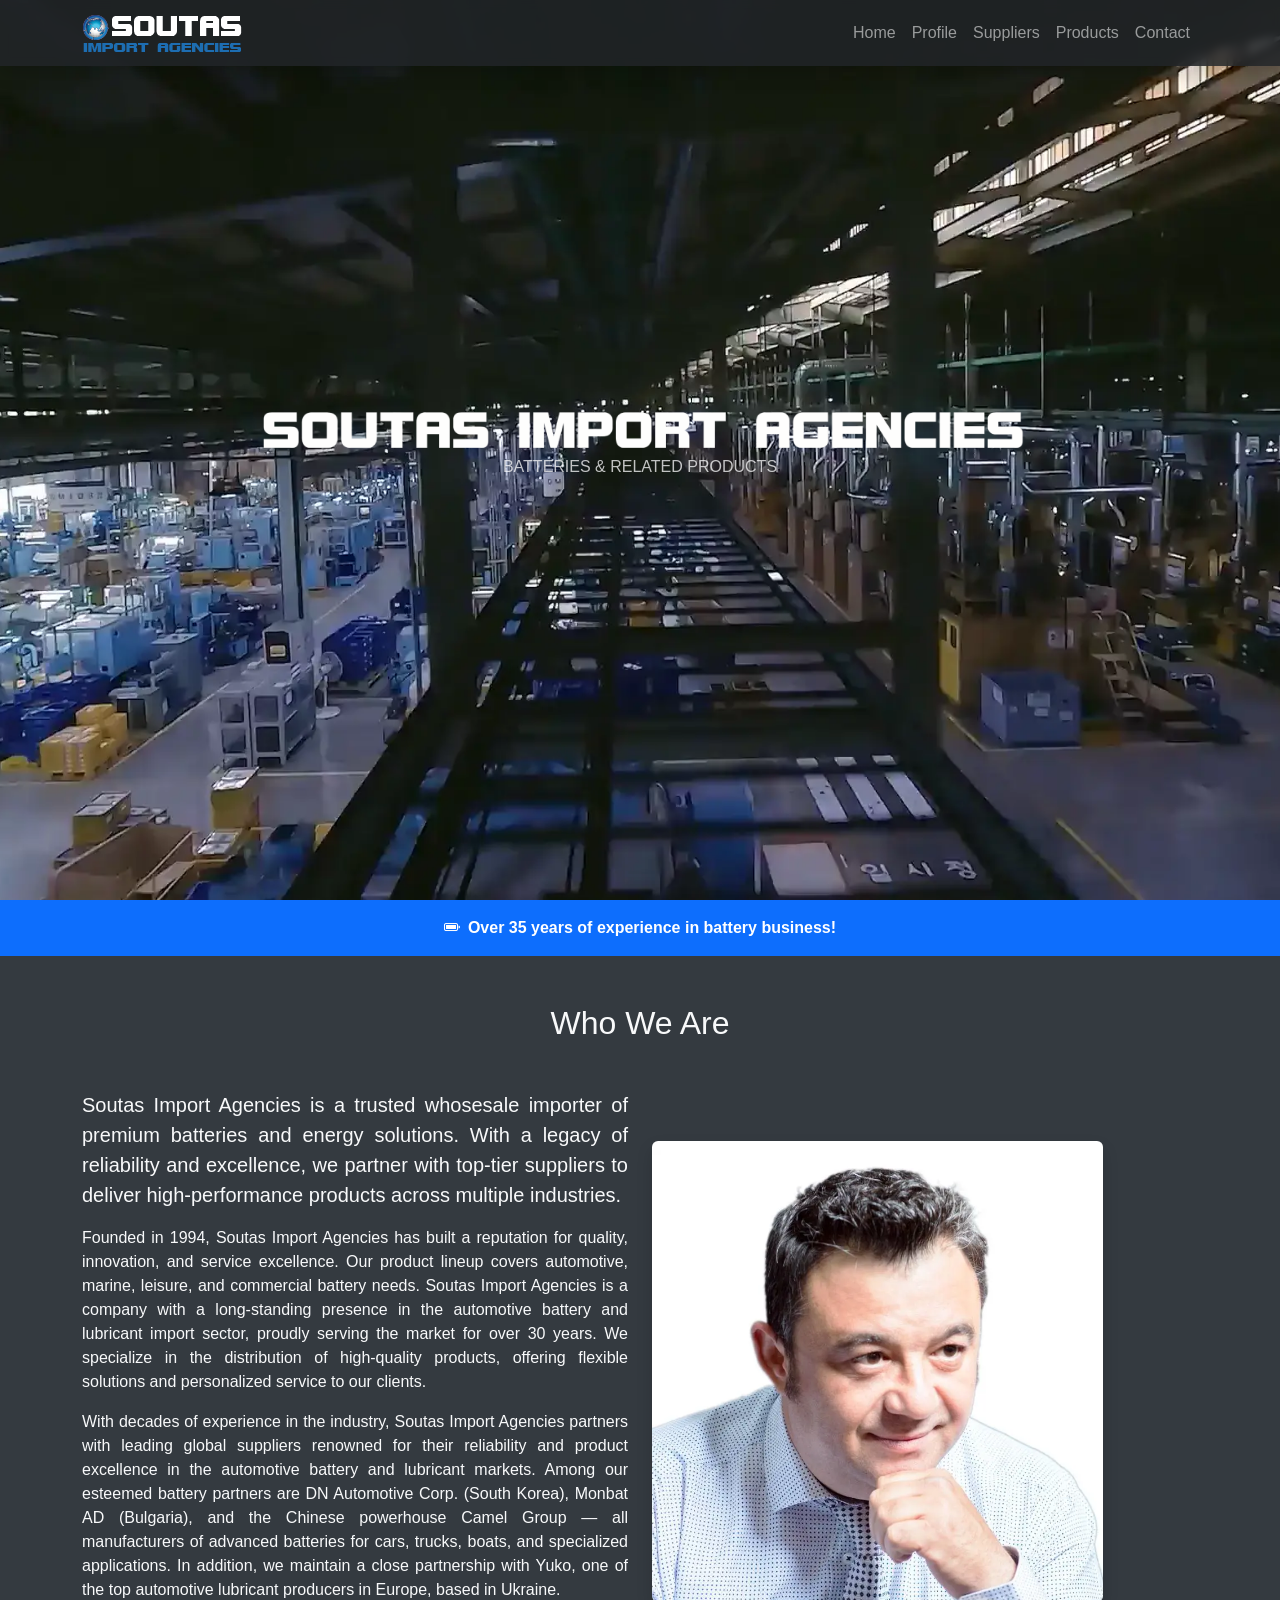
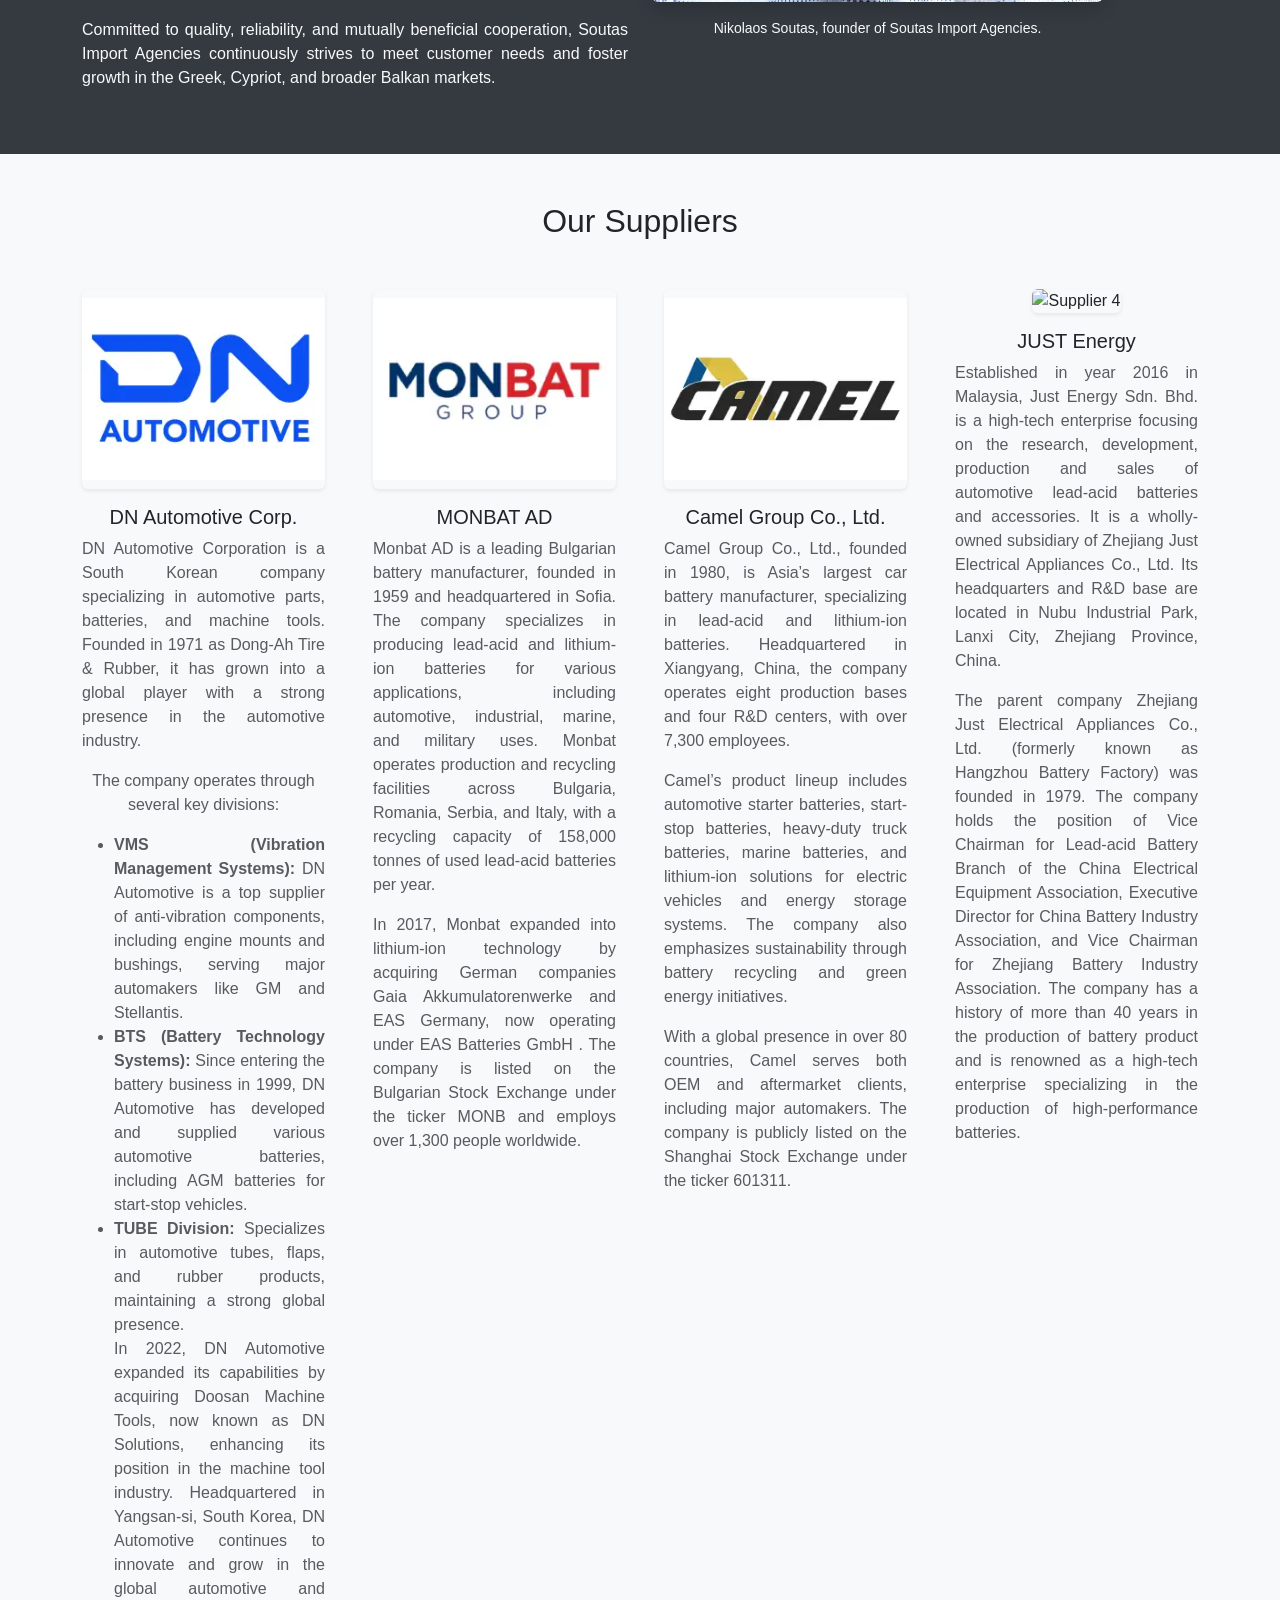
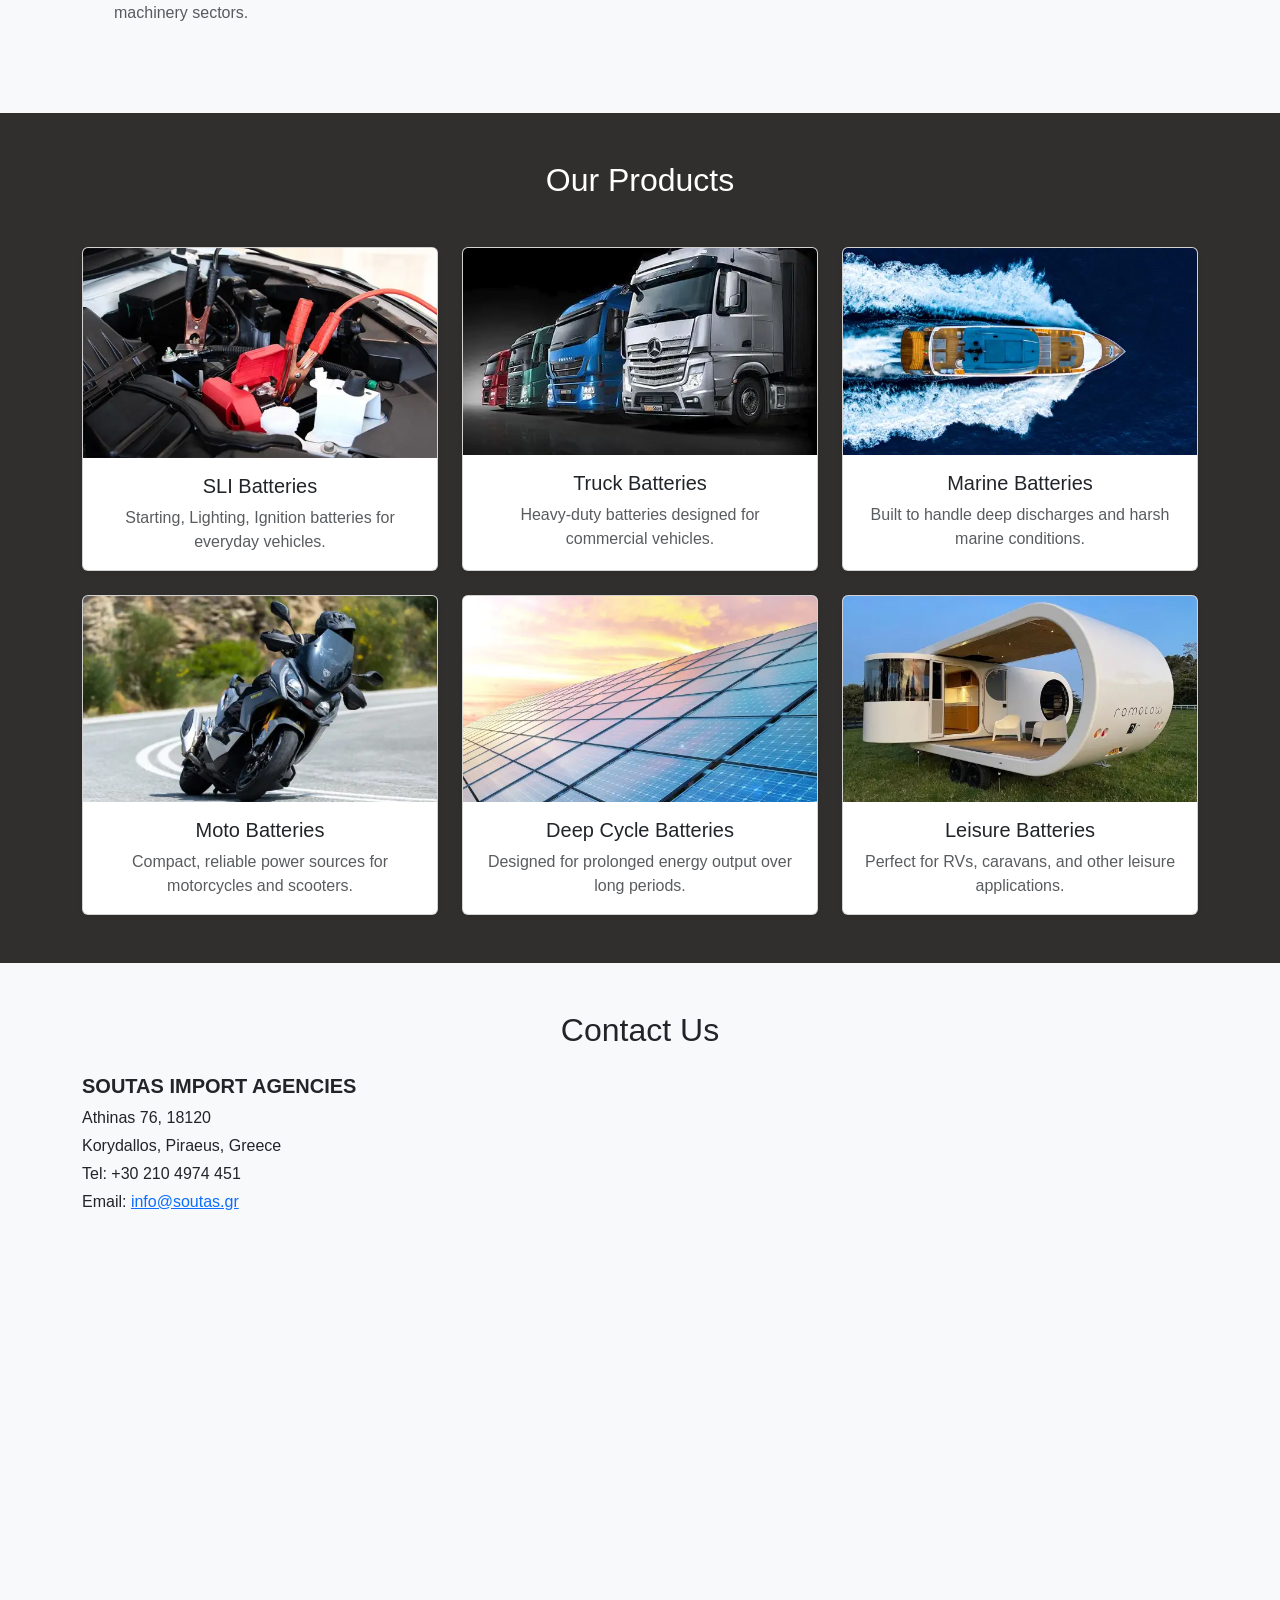
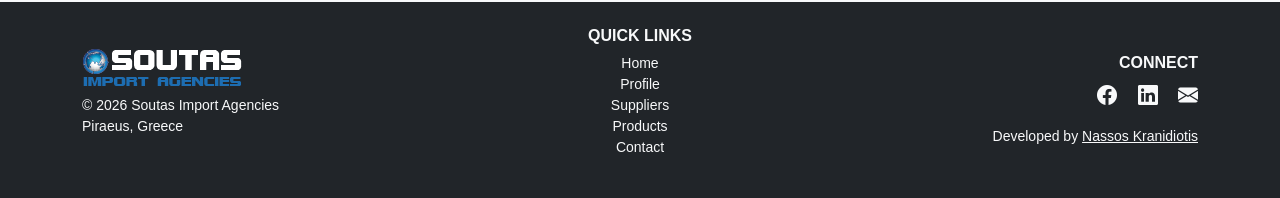
==== index.html @ 76783c4d "Just Energy added in suppliers" ====
<!DOCTYPE html>
<html lang="en">
<head>
  <meta charset="UTF-8" />
  <meta name="viewport" content="width=device-width, initial-scale=1.0" />
  <title>Soutas Import Agencies</title>
  <meta name="title" content="Soutas Import Agencies – Batteries & Lubricants Importer">
  <meta name="description" content="Soutas Import Agencies imports and distributes high-quality batteries and lubricants from leading global suppliers across Greece, Cyprus, and the Balkans.">

  <!-- Keywords (optional but not critical today) -->
  <meta name="keywords" content="batteries, lubricants, automotive, truck batteries, marine batteries, import, Greece, Cyprus, Balkans">

  <!-- Author -->
  <meta name="author" content="Soutas Import Agencies">

  <!-- Favicon -->
  <link rel="icon" href="assets/favicon.ico" type="image/x-icon">

  <!-- Bootstrap CSS -->
  <link
    href="https://cdn.jsdelivr.net/npm/bootstrap@5.3.3/dist/css/bootstrap.min.css"
    rel="stylesheet"
  />

  <!-- Custom CSS -->
  <link rel="stylesheet" href="style.css" />

  <!-- Font Awesome Icons -->
  <link rel="stylesheet" href="https://cdn.jsdelivr.net/npm/bootstrap-icons@1.10.5/font/bootstrap-icons.css">


  <!-- AOS (Animate On Scroll) CSS -->
  <link href="https://cdn.jsdelivr.net/npm/aos@2.3.4/dist/aos.css" rel="stylesheet">

</head>
<body>

  <!-- Video Background -->
  <video class="video-background" autoplay muted loop playsinline poster="assets/video-poster.webp" preload="auto">
    <source src="assets/vb1.mp4" type="video/mp4" />
    Your browser does not support HTML5 video.
  </video>

  <!-- Navbar -->
  <nav class="navbar navbar-expand-lg navbar-dark fixed-top shadow custom-navbar">
    <div class="container">
        <a class="navbar-brand d-flex align-items-center gap-2" href="#">
          <img src="assets/logo.png" alt="Soutas Logo" height="40">
        </a>      
        <button
        class="navbar-toggler"
        type="button"
        data-bs-toggle="collapse"
        data-bs-target="#navbarNav"
        aria-controls="navbarNav"
        aria-expanded="false"
        aria-label="Toggle navigation"
      >
        <span class="navbar-toggler-icon"></span>
      </button>

      <div class="collapse navbar-collapse justify-content-end" id="navbarNav">
        <ul class="navbar-nav">
          <li class="nav-item">
            <a class="nav-link" href="#home">Home</a>
          </li>
          <li class="nav-item">
            <a class="nav-link" href="#profile">Profile</a>
          </li>
          <li class="nav-item">
            <a class="nav-link" href="#suppliers">Suppliers</a>
          </li>
          <li class="nav-item">
            <a class="nav-link" href="#products">Products</a>
          </li>
          <li class="nav-item">
            <a class="nav-link" href="#contact">Contact</a>
          </li>
        </ul>
      </div>
    </div>
  </nav>


  <!-- SPA Sections -->
  <section id="home" class="min-vh-100 py-5 d-flex align-items-center justify-content-center text-white">
    <div class="text-center">
      <img src="assets/companyname.png" alt="Soutas Logo" class="img-fluid" style="max-height: 50px;">
      <p class="lead" style="color: #f8f9fac2; font-size: 16px;">BATTERIES & RELATED PRODUCTS</p>
    </div>
  </section>


  <div class="bg-primary text-white text-center py-3" data-aos="fade-up">
    <p class="mb-0 fw-semibold">
      <i class="bi bi-battery-full me-2"></i>Over 35 years of experience in battery business!
    </p>
  </div>


  <section id="profile" class="py-5" data-aos="fade-up">
    <div class="container">
      <h2 class="mb-5 text-center">Who We Are</h2>
      <div class="row align-items-center">
        
        <!-- Text Column -->
        <div class="col-md-6 text-justify">
          <p class="lead">
            Soutas Import Agencies is a trusted whosesale importer of premium batteries and energy solutions.
            With a legacy of reliability and excellence, we partner with top-tier suppliers to deliver high-performance products across multiple industries.
          </p>
          <p>
            Founded in 1994, Soutas Import Agencies has built a reputation for quality, innovation, and service excellence.
            Our product lineup covers automotive, marine, leisure, and commercial battery needs.

            Soutas Import Agencies is a company with a long-standing presence in the automotive battery and lubricant import sector, proudly serving the market for over 30 years. We specialize in the distribution of high-quality products, offering flexible solutions and personalized service to our clients.
           </p>
          <p>
            With decades of experience in the industry, Soutas Import Agencies partners with leading global suppliers renowned for their reliability and product excellence in the automotive battery and lubricant markets. Among our esteemed battery partners are DN Automotive Corp. (South Korea), Monbat AD (Bulgaria), and the Chinese powerhouse Camel Group — all manufacturers of advanced batteries for cars, trucks, boats, and specialized applications. In addition, we maintain a close partnership with Yuko, one of the top automotive lubricant producers in Europe, based in Ukraine.
          </p>
          <p>
            Committed to quality, reliability, and mutually beneficial cooperation, Soutas Import Agencies continuously strives to meet customer needs and foster growth in the Greek, Cypriot, and broader Balkan markets.            
          </p>
        </div>

        <!-- Image Column -->
        <div class="col-md-5 text-center">
          <img src="assets/founder.webp" alt="Company Building or Team" class="img-fluid rounded shadow">
          <p class="small mt-3">Nikolaos Soutas, founder of Soutas Import Agencies.</p>
        </div>

      </div>
    </div>
  </section>


  <section id="suppliers" class="py-5 bg-light">
    <div class="container">
      <h2 class="mb-5 text-center">Our Suppliers</h2>
      <div class="row gx-5 text-center justify-content-center">
        
        <!-- Supplier 1 -->
        <div class="col-md-3 mb-4" data-aos="zoom-in" data-aos-delay="100">
          <img src="assets/dn.webp" alt="Supplier 1" class="img-fluid rounded shadow-sm mb-3" style="height: 200px; object-fit: contain;">
          <h5>DN Automotive Corp.</h5>
          <p class="text-muted text-justify">DN Automotive Corporation is a South Korean company specializing in automotive parts, batteries, and machine tools. Founded in 1971 as Dong-Ah Tire & Rubber, it has grown into a global player with a strong presence in the automotive industry.</p>
          <p class="text-muted">The company operates through several key divisions:</p>
          <ul class="text-muted text-justify">
            <li><strong>VMS (Vibration Management Systems):</strong> DN Automotive is a top supplier of anti-vibration components, including engine mounts and bushings, serving major automakers like GM and Stellantis.</li>
            <li><strong>BTS (Battery Technology Systems):</strong> Since entering the battery business in 1999, DN Automotive has developed and supplied various automotive batteries, including AGM batteries for start-stop vehicles.</li>
            <li><strong>TUBE Division:</strong> Specializes in automotive tubes, flaps, and rubber products, maintaining a strong global presence.</li>
            <p class="text-muted text-justify">In 2022, DN Automotive expanded its capabilities by acquiring Doosan Machine Tools, now known as DN Solutions, enhancing its position in the machine tool industry. Headquartered in Yangsan-si, South Korea, DN Automotive continues to innovate and grow in the global automotive and machinery sectors.</p>

          </ul>
        </div>

        <!-- Supplier 2 -->
        <div class="col-md-3 mb-4" data-aos="zoom-in" data-aos-delay="100">
          <img src="assets/monbat.webp" alt="Supplier 2" class="img-fluid rounded shadow-sm mb-3" style="height: 200px; object-fit: contain;">
          <h5>MONBAT AD</h5>
          <p class="text-muted text-justify">Monbat AD is a leading Bulgarian battery manufacturer, founded in 1959 and headquartered in Sofia. The company specializes in producing lead-acid and lithium-ion batteries for various applications, including automotive, industrial, marine, and military uses. Monbat operates production and recycling facilities across Bulgaria, Romania, Serbia, and Italy, with a recycling capacity of 158,000 tonnes of used lead-acid batteries per year.</p>
          <p class="text-muted text-justify">In 2017, Monbat expanded into lithium-ion technology by acquiring German companies Gaia Akkumulatorenwerke and EAS Germany, now operating under EAS Batteries GmbH . The company is listed on the Bulgarian Stock Exchange under the ticker MONB and employs over 1,300 people worldwide.</p>
        </div>

        <!-- Supplier 3 -->
        <div class="col-md-3 mb-4" data-aos="zoom-in" data-aos-delay="100">
          <img src="assets/camel.webp" alt="Supplier 3" class="img-fluid rounded shadow-sm mb-3" style="height: 200px; object-fit: contain;">
          <h5>Camel Group Co., Ltd.</h5>
          <p class="text-muted text-justify">Camel Group Co., Ltd., founded in 1980, is Asia’s largest car battery manufacturer, specializing in lead-acid and lithium-ion batteries. Headquartered in Xiangyang, China, the company operates eight production bases and four R&D centers, with over 7,300 employees.</p>
          <p class="text-muted text-justify">Camel’s product lineup includes automotive starter batteries, start-stop batteries, heavy-duty truck batteries, marine batteries, and lithium-ion solutions for electric vehicles and energy storage systems. The company also emphasizes sustainability through battery recycling and green energy initiatives.</p>
          <p class="text-muted text-justify">With a global presence in over 80 countries, Camel serves both OEM and aftermarket clients, including major automakers. The company is publicly listed on the Shanghai Stock Exchange under the ticker 601311.</p>
        </div>

        <!-- Supplier 4 -->
        <div class="col-md-3 mb-4" data-aos="zoom-in" data-aos-delay="100">
          <img src="https://img.website.xin/contents/sitefiles3608/18042911/images/9744048.png" alt="Supplier 4" class="img-fluid rounded shadow-sm mb-3" style="height: 200px; object-fit: contain;">
          <h5>JUST Energy</h5>
          <p class="text-muted text-justify">Established in year 2016 in Malaysia, Just Energy Sdn. Bhd. is a high-tech enterprise focusing on the research, development, production and sales of automotive lead-acid batteries and accessories. It is a wholly-owned subsidiary of Zhejiang Just Electrical Appliances Co., Ltd. Its headquarters and R&D base are located in Nubu Industrial Park, Lanxi City, Zhejiang Province, China.</p>
          <p class="text-muted text-justify">The parent company Zhejiang Just Electrical Appliances Co., Ltd. (formerly known as Hangzhou Battery Factory) was founded in 1979. The company holds the position of Vice Chairman for Lead-acid Battery Branch of the China Electrical Equipment Association, Executive Director for China Battery Industry Association, and Vice Chairman for Zhejiang Battery Industry Association. The company has a history of more than 40 years in the production of battery product and is renowned as a high-tech enterprise specializing in the production of high-performance batteries.</p>
        </div>

      </div>
    </div>
  </section>


  <section id="products" class="py-5">
    <div class="container">
      <h2 class="mb-5 text-center text-white">Our Products</h2>
      <div class="row g-4">

        <!-- SLI Batteries -->
        <div class="col-sm-6 col-lg-4">
          <div class="card h-100 shadow-sm" data-aos="fade-up" data-aos-delay="100">
            <img src="assets/sli.webp" class="card-img-top" alt="SLI Batteries">
            <div class="card-body text-center">
              <h5 class="card-title">SLI Batteries</h5>
              <p class="card-text text-muted">Starting, Lighting, Ignition batteries for everyday vehicles.</p>
            </div>
          </div>
        </div>

        <!-- Truck Batteries -->
        <div class="col-sm-6 col-lg-4">
          <div class="card h-100 shadow-sm" data-aos="fade-up" data-aos-delay="100">
            <img src="assets/truck.webp" class="card-img-top" alt="Truck Batteries">
            <div class="card-body text-center">
              <h5 class="card-title">Truck Batteries</h5>
              <p class="card-text text-muted">Heavy-duty batteries designed for commercial vehicles.</p>
            </div>
          </div>
        </div>

        <!-- Marine Batteries -->
        <div class="col-sm-6 col-lg-4">
          <div class="card h-100 shadow-sm" data-aos="fade-up" data-aos-delay="100">
            <img src="assets/marine.webp" class="card-img-top" alt="Marine Batteries">
            <div class="card-body text-center">
              <h5 class="card-title">Marine Batteries</h5>
              <p class="card-text text-muted">Built to handle deep discharges and harsh marine conditions.</p>
            </div>
          </div>
        </div>

        <!-- Moto Batteries -->
        <div class="col-sm-6 col-lg-4">
          <div class="card h-100 shadow-sm" data-aos="fade-up" data-aos-delay="100">
            <img src="assets/moto.webp" class="card-img-top" alt="Moto Batteries">
            <div class="card-body text-center">
              <h5 class="card-title">Moto Batteries</h5>
              <p class="card-text text-muted">Compact, reliable power sources for motorcycles and scooters.</p>
            </div>
          </div>
        </div>

        <!-- Deep Cycle Batteries -->
        <div class="col-sm-6 col-lg-4">
          <div class="card h-100 shadow-sm" data-aos="fade-up" data-aos-delay="100">
            <img src="assets/deep-cycle.webp" class="card-img-top" alt="Deep Cycle Batteries">
            <div class="card-body text-center">
              <h5 class="card-title">Deep Cycle Batteries</h5>
              <p class="card-text text-muted">Designed for prolonged energy output over long periods.</p>
            </div>
          </div>
        </div>

        <!-- Leisure Batteries -->
        <div class="col-sm-6 col-lg-4">
          <div class="card h-100 shadow-sm" data-aos="fade-up" data-aos-delay="100">
            <img src="assets/leisure.webp" class="card-img-top" alt="Leisure Batteries">
            <div class="card-body text-center">
              <h5 class="card-title">Leisure Batteries</h5>
              <p class="card-text text-muted">Perfect for RVs, caravans, and other leisure applications.</p>
            </div>
          </div>
        </div>

      </div>
    </div>
  </section>


  <section id="contact" class="py-5 bg-light">
    <div class="container">
      <h2 class="mb-4 text-center">Contact Us</h2>
      <div class="row justify-content-center">
        
        <!-- Contact Info -->
        <div class="col-md-5 mb-4">
          <h5 class="fw-bold">SOUTAS IMPORT AGENCIES</h5>
          <p class="mb-1">Athinas 76, 18120</p>
          <p class="mb-1">Korydallos, Piraeus, Greece</p>
          <p class="mb-1">Tel: +30 210 4974 451</p>
          <p>Email: <a href="mailto:info@soutas.gr">info@soutas.gr</a></p>
        </div>

        <!-- Embedded Google Map -->
        <div class="col-md-7">
          <div class="ratio ratio-4x3">
            <iframe src="https://www.google.com/maps/embed?pb=!1m18!1m12!1m3!1d3145.0224067247746!2d23.64868987648002!3d37.976606400507094!2m3!1f0!2f0!3f0!3m2!1i1024!2i768!4f13.1!3m3!1m2!1s0x14a1bb716eb73775%3A0xb2956a443594f9bd!2sAthinas%2076%2C%20Koridallos%20181%2020!5e0!3m2!1sen!2sgr!4v1747737452513!5m2!1sen!2sgr" width="600" height="450" style="border:0;" allowfullscreen="" loading="lazy" referrerpolicy="no-referrer-when-downgrade">
            </iframe>          
          </div>
        </div>

      </div>
    </div>
  </section>


  <footer class="bg-dark text-light py-4">
    <div class="container text-center text-md-start">
      <div class="row align-items-center">

        <!-- Logo -->
        <div class="col-md-4 mb-3 mb-md-0 text-center text-md-start">
          <img src="assets/logo.png" alt="Soutas Logo" height="40" class="mb-2">
          <p class="small mb-0">&copy; 2026 Soutas Import Agencies</p>
          <p class="small">Piraeus, Greece</p>
        </div>

        <!-- Quick Links -->
        <div class="col-md-4 mb-3 mb-md-0 text-center">
          <h6 class="text-uppercase fw-bold">Quick Links</h6>
          <ul class="list-unstyled small">
            <li><a href="#home" class="text-light text-decoration-none">Home</a></li>
            <li><a href="#profile" class="text-light text-decoration-none">Profile</a></li>
            <li><a href="#suppliers" class="text-light text-decoration-none">Suppliers</a></li>
            <li><a href="#products" class="text-light text-decoration-none">Products</a></li>
            <li><a href="#contact" class="text-light text-decoration-none">Contact</a></li>
          </ul>
        </div>

        <!-- Social Media -->
        <div class="col-md-4 text-center text-md-end">
          <h6 class="text-uppercase fw-bold">Connect</h6>
          <a href="https://facebook.com" class="text-light me-3 fs-5" aria-label="Facebook"><i class="bi bi-facebook"></i></a>
          <a href="https://linkedin.com" class="text-light me-3 fs-5" aria-label="Linkedin"><i class="bi bi-linkedin"></i></a>
          <a href="mailto:info@soutas.gr" class="text-light fs-5"><i class="bi bi-envelope-fill"></i></a>
          <p class="small mt-3 mb-0">
                    Developed by <a href="https://nassoskranidiotis.com" class="text-light text-decoration-underline" target="_blank">Nassos Kranidiotis</a>
          </p>          
        </div>

      </div>
    </div>
  </footer>

  <button id="backToTop" class="btn btn-dark position-fixed" style="bottom: 20px; right: 20px; display: none; z-index: 999;">
  <i class="bi bi-arrow-up"></i>
  </button>


  <!-- Bootstrap JS (for navbar toggle) -->
  <script
    src="https://cdn.jsdelivr.net/npm/bootstrap@5.3.3/dist/js/bootstrap.bundle.min.js"
  ></script>

  <!-- AOS JS -->
  <script src="https://cdn.jsdelivr.net/npm/aos@2.3.4/dist/aos.js"></script>
  <script>
    AOS.init({
      duration: 800,
      once: true
    });
  </script>

  <!-- Custom JS -->
  <script src="script.js"></script>

</body>
</html>
---- style.css ----
html, body {
  height: 100%;
  font-family: sans-serif;
}

html {
  scroll-behavior: smooth;
}

.video-background {
  position: fixed;
  top: 0; left: 0;
  width: 100%; height: 100%;
  object-fit: cover;
  z-index: -1;
}

section {
  scroll-margin-top: 66px;
}

.text-justify {
  text-align: justify;
}

h1 {
  font-size: 3em;
}

.custom-navbar {
  background-color: rgba(33, 37, 41, 0.85); /* dark gray with 85% opacity */
  backdrop-filter: blur(5px); /* optional: adds a blur for glassy effect */
}

#profile {
  background-color: #343a40; /* Bootstrap dark gray */
  color: #f8f9fa; /* Light text */
}

#products {
  background: url('assets/products-bg.jpg') no-repeat center center;
  background-size: cover;
  background-attachment: fixed;
  padding: 5rem 0; /* optional: top & bottom padding */
  position: relative;
  z-index: 1;
}

#products::before {
  content: "";
  position: absolute;
  top: 0; left: 0;
  width: 100%;
  height: 100%;
  background: rgba(27, 24, 24, 0.9); /* dark overlay */
  z-index: 0;
}

#products > * {
  position: relative;
  z-index: 1;
}
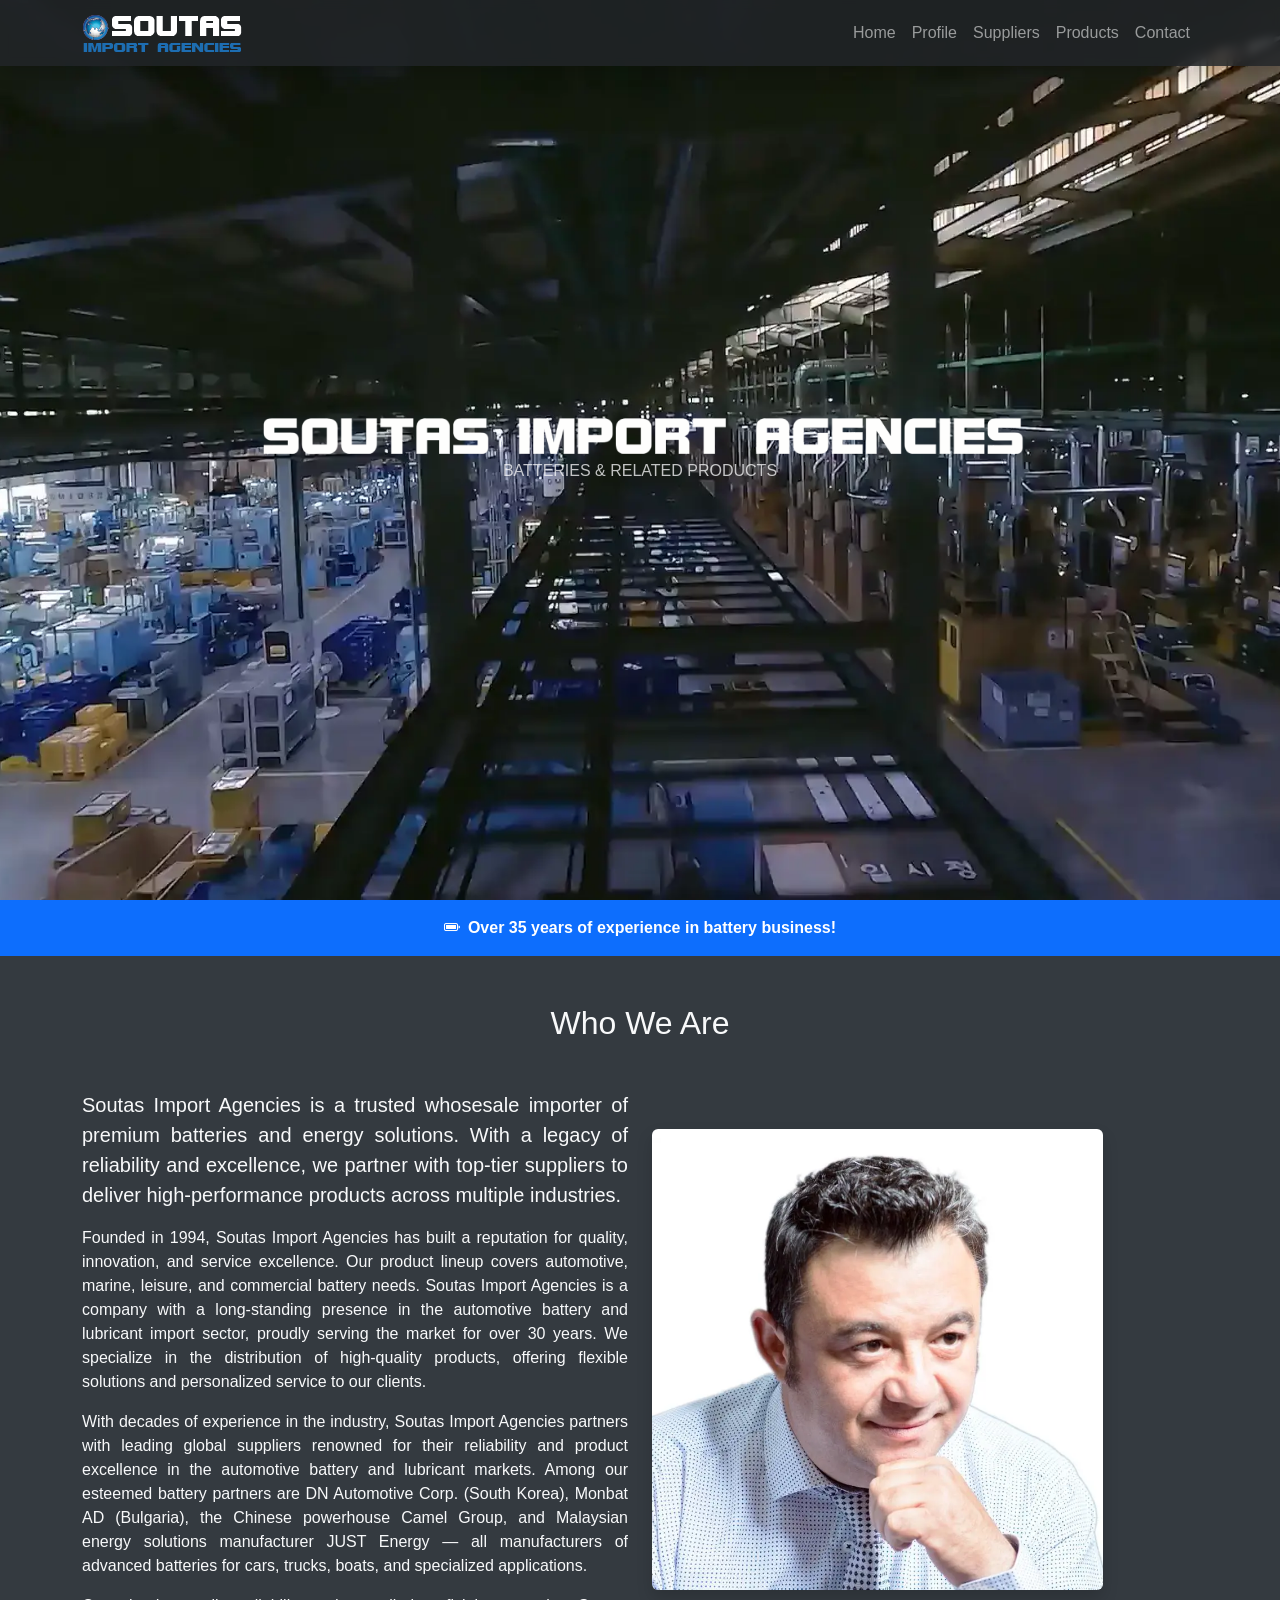
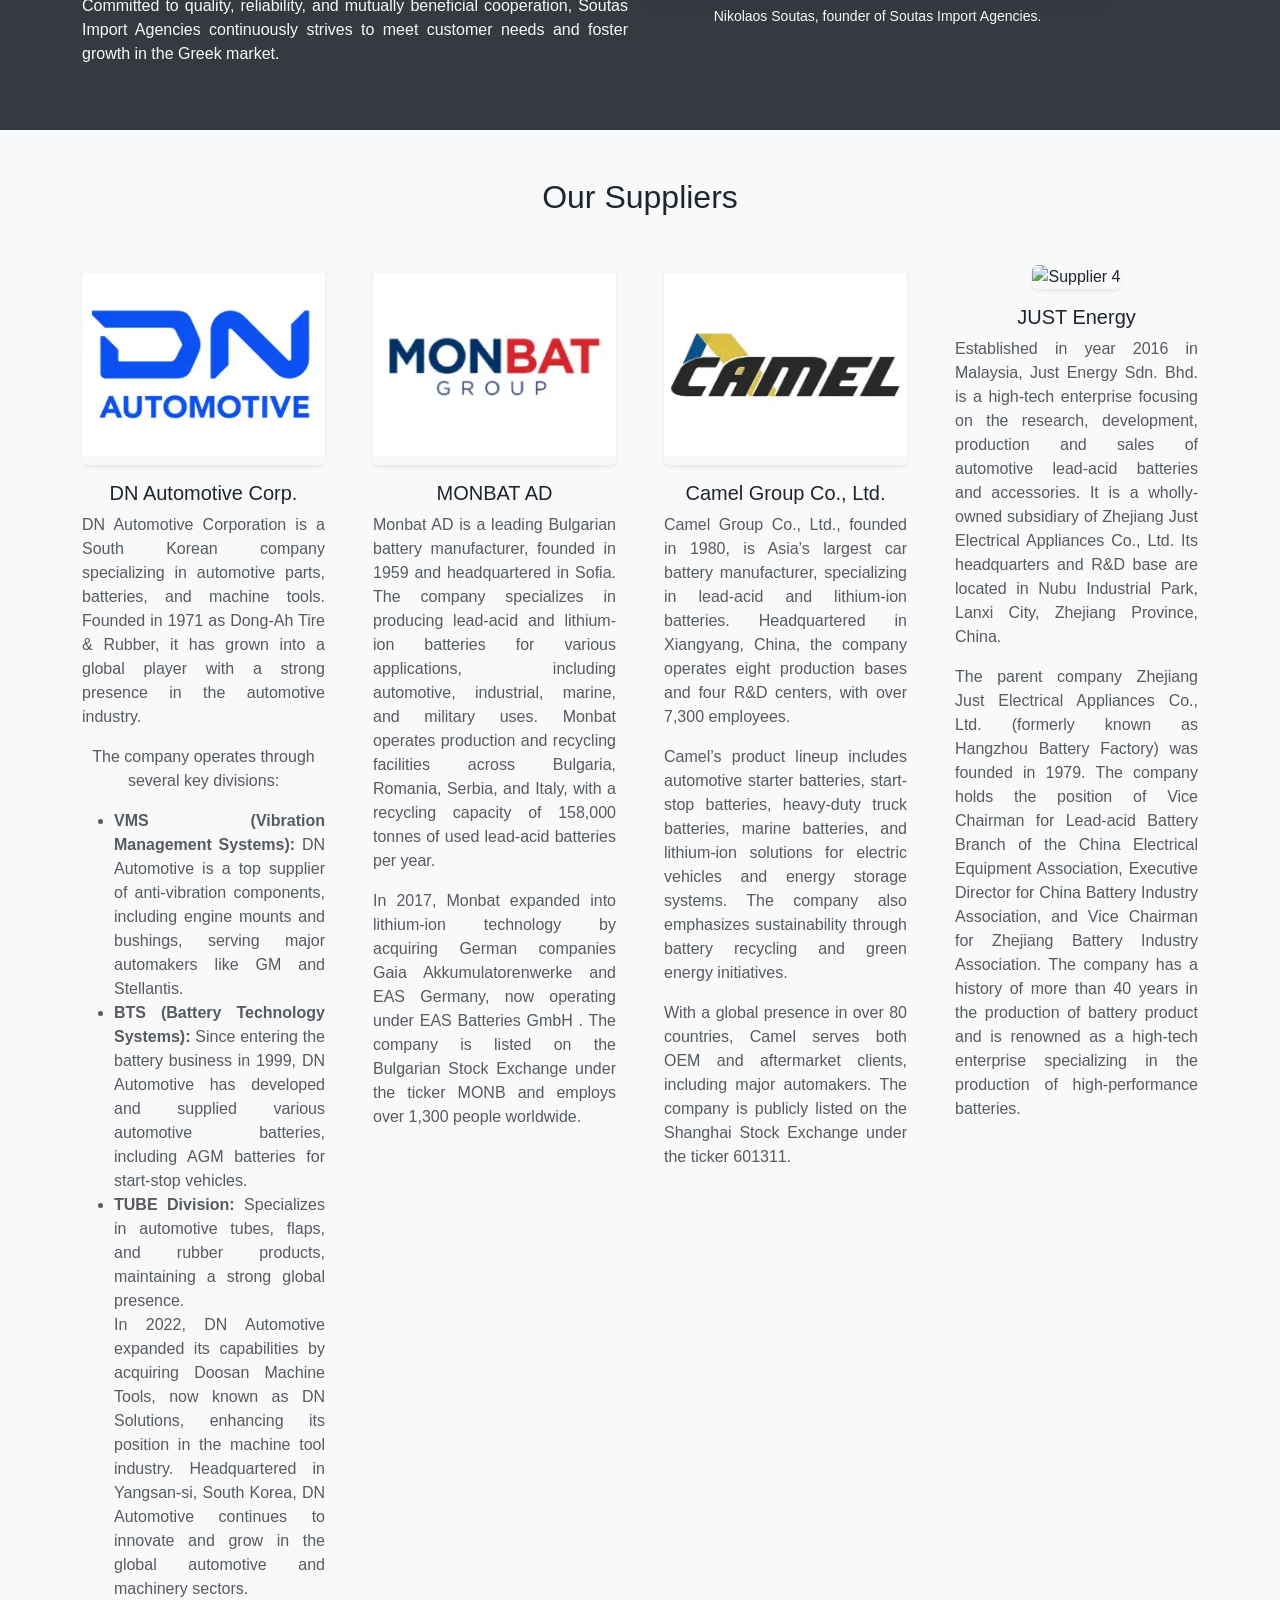
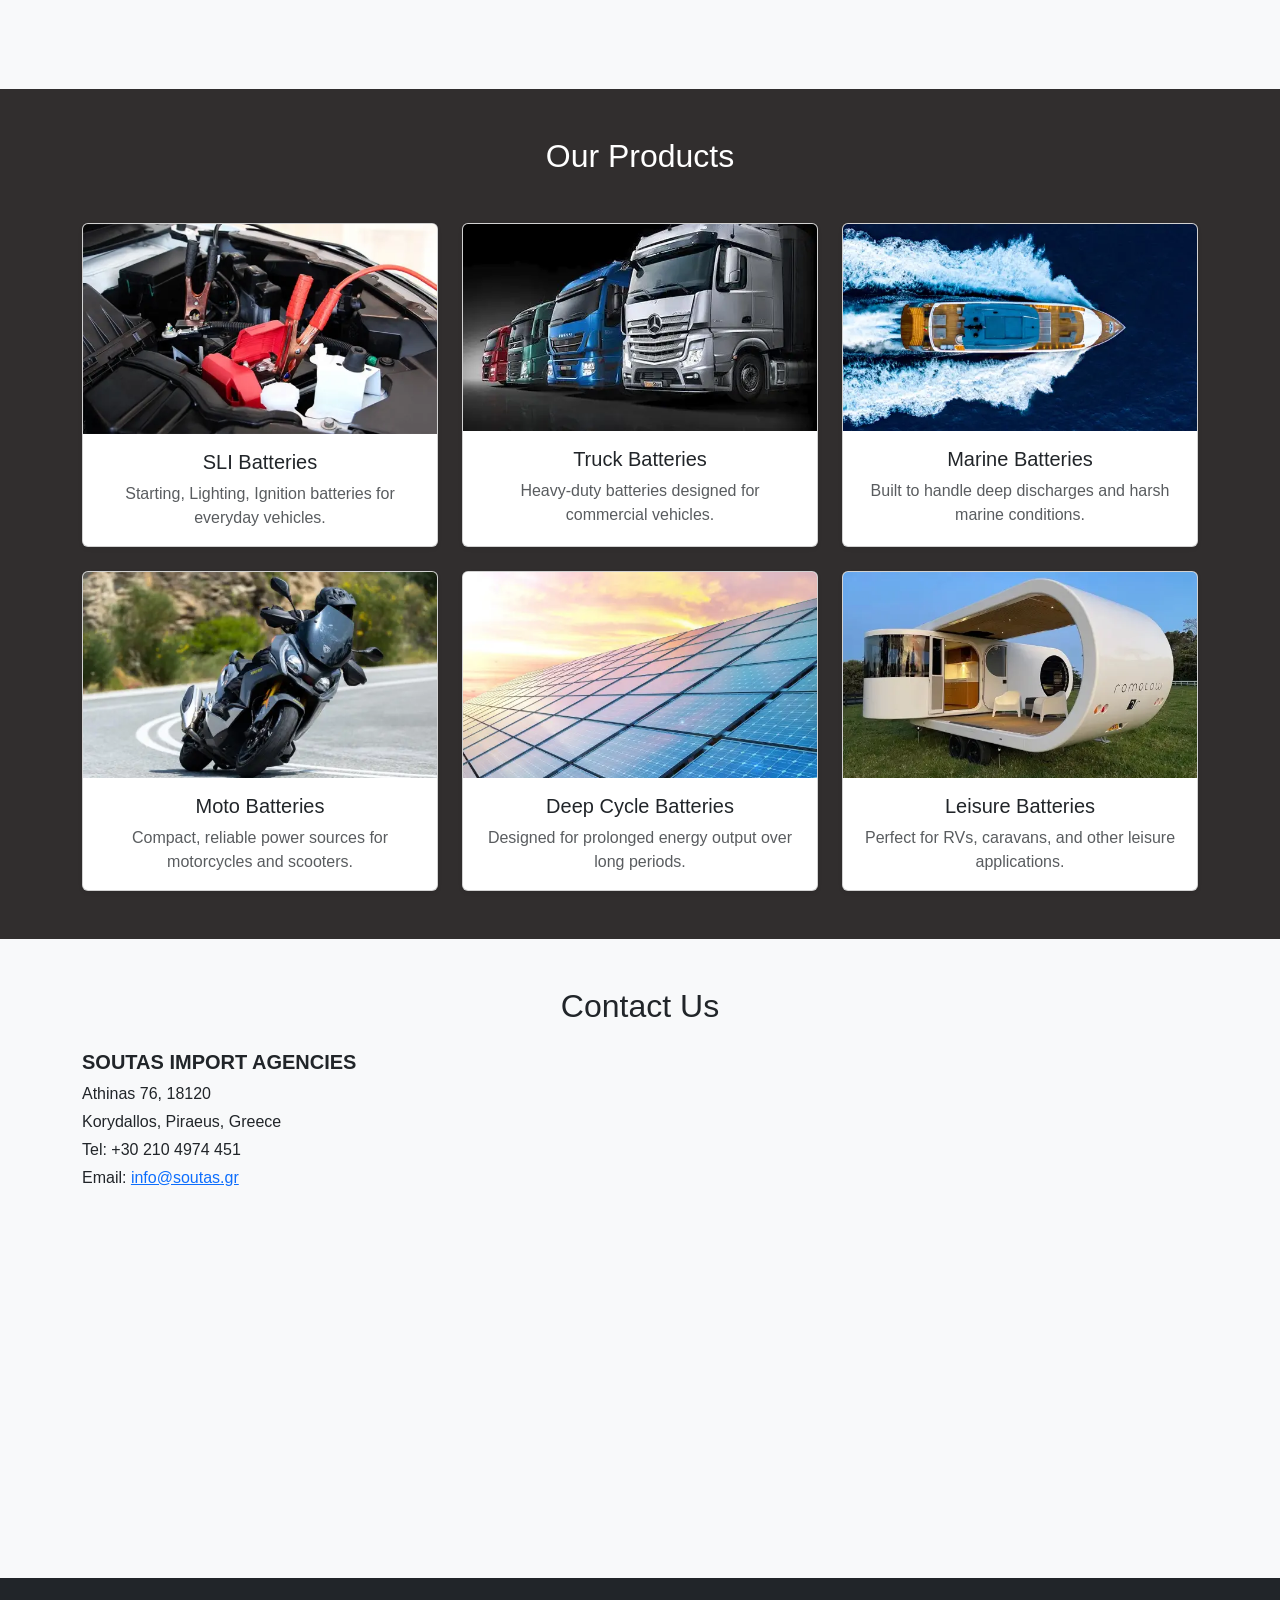
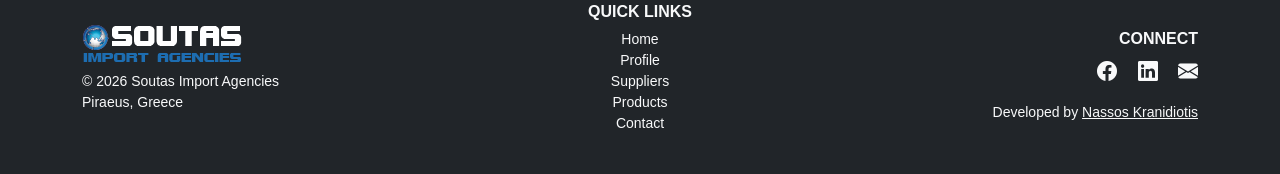
==== commit 76372a3b: "Enhancements applied" ====
--- a/index.html
+++ b/index.html
@@ -86,7 +86,7 @@
   <section id="home" class="min-vh-100 py-5 d-flex align-items-center justify-content-center text-white">
     <div class="text-center">
       <img src="assets/companyname.png" alt="Soutas Logo" class="img-fluid" style="max-height: 50px;">
-      <p class="lead" style="color: #f8f9fac2; font-size: 16px;">BATTERIES & RELATED PRODUCTS</p>
+      <h1 class="lead" style="color: #f8f9fac2; font-size: 16px;">BATTERIES & RELATED PRODUCTS</h1>
     </div>
   </section>
 
@@ -116,16 +116,16 @@
             Soutas Import Agencies is a company with a long-standing presence in the automotive battery and lubricant import sector, proudly serving the market for over 30 years. We specialize in the distribution of high-quality products, offering flexible solutions and personalized service to our clients.
            </p>
           <p>
-            With decades of experience in the industry, Soutas Import Agencies partners with leading global suppliers renowned for their reliability and product excellence in the automotive battery and lubricant markets. Among our esteemed battery partners are DN Automotive Corp. (South Korea), Monbat AD (Bulgaria), and the Chinese powerhouse Camel Group — all manufacturers of advanced batteries for cars, trucks, boats, and specialized applications. In addition, we maintain a close partnership with Yuko, one of the top automotive lubricant producers in Europe, based in Ukraine.
+            With decades of experience in the industry, Soutas Import Agencies partners with leading global suppliers renowned for their reliability and product excellence in the automotive battery and lubricant markets. Among our esteemed battery partners are DN Automotive Corp. (South Korea), Monbat AD (Bulgaria), the Chinese powerhouse Camel Group, and Malaysian energy solutions manufacturer JUST Energy — all manufacturers of advanced batteries for cars, trucks, boats, and specialized applications.
           </p>
           <p>
-            Committed to quality, reliability, and mutually beneficial cooperation, Soutas Import Agencies continuously strives to meet customer needs and foster growth in the Greek, Cypriot, and broader Balkan markets.            
+            Committed to quality, reliability, and mutually beneficial cooperation, Soutas Import Agencies continuously strives to meet customer needs and foster growth in the Greek market.            
           </p>
         </div>
 
         <!-- Image Column -->
         <div class="col-md-5 text-center">
-          <img src="assets/founder.webp" alt="Company Building or Team" class="img-fluid rounded shadow">
+          <img src="assets/founder.webp" alt="Nikolaos Soutas, founder of Soutas Import Agencies" class="img-fluid rounded shadow">
           <p class="small mt-3">Nikolaos Soutas, founder of Soutas Import Agencies.</p>
         </div>
 
@@ -225,7 +225,7 @@
         <!-- Moto Batteries -->
         <div class="col-sm-6 col-lg-4">
           <div class="card h-100 shadow-sm" data-aos="fade-up" data-aos-delay="100">
-            <img src="assets/moto.webp" class="card-img-top" alt="Moto Batteries">
+            <img src="assets/moto.webp" class="card-img-top" alt="Motorcycle Batteries">
             <div class="card-body text-center">
               <h5 class="card-title">Moto Batteries</h5>
               <p class="card-text text-muted">Compact, reliable power sources for motorcycles and scooters.</p>
@@ -313,8 +313,8 @@
         <!-- Social Media -->
         <div class="col-md-4 text-center text-md-end">
           <h6 class="text-uppercase fw-bold">Connect</h6>
-          <a href="https://facebook.com" class="text-light me-3 fs-5" aria-label="Facebook"><i class="bi bi-facebook"></i></a>
-          <a href="https://linkedin.com" class="text-light me-3 fs-5" aria-label="Linkedin"><i class="bi bi-linkedin"></i></a>
+          <a href="#" class="text-light me-3 fs-5" aria-label="Facebook"><i class="bi bi-facebook"></i></a>
+          <a href="#" class="text-light me-3 fs-5" aria-label="Linkedin"><i class="bi bi-linkedin"></i></a>
           <a href="mailto:info@soutas.gr" class="text-light fs-5"><i class="bi bi-envelope-fill"></i></a>
           <p class="small mt-3 mb-0">
                     Developed by <a href="https://nassoskranidiotis.com" class="text-light text-decoration-underline" target="_blank">Nassos Kranidiotis</a>
@@ -337,12 +337,6 @@
 
   <!-- AOS JS -->
   <script src="https://cdn.jsdelivr.net/npm/aos@2.3.4/dist/aos.js"></script>
-  <script>
-    AOS.init({
-      duration: 800,
-      once: true
-    });
-  </script>
 
   <!-- Custom JS -->
   <script src="script.js"></script>
--- a/style.css
+++ b/style.css
@@ -61,5 +61,14 @@
   z-index: 1;
 }
 
+#products .card {
+  transition: transform 0.3s ease, box-shadow 0.3s ease;
+}
+
+#products .card:hover {
+  transform: translateY(-10px);
+  box-shadow: 0 8px 15px rgba(0,0,0,0.1);
+}
 
 
+
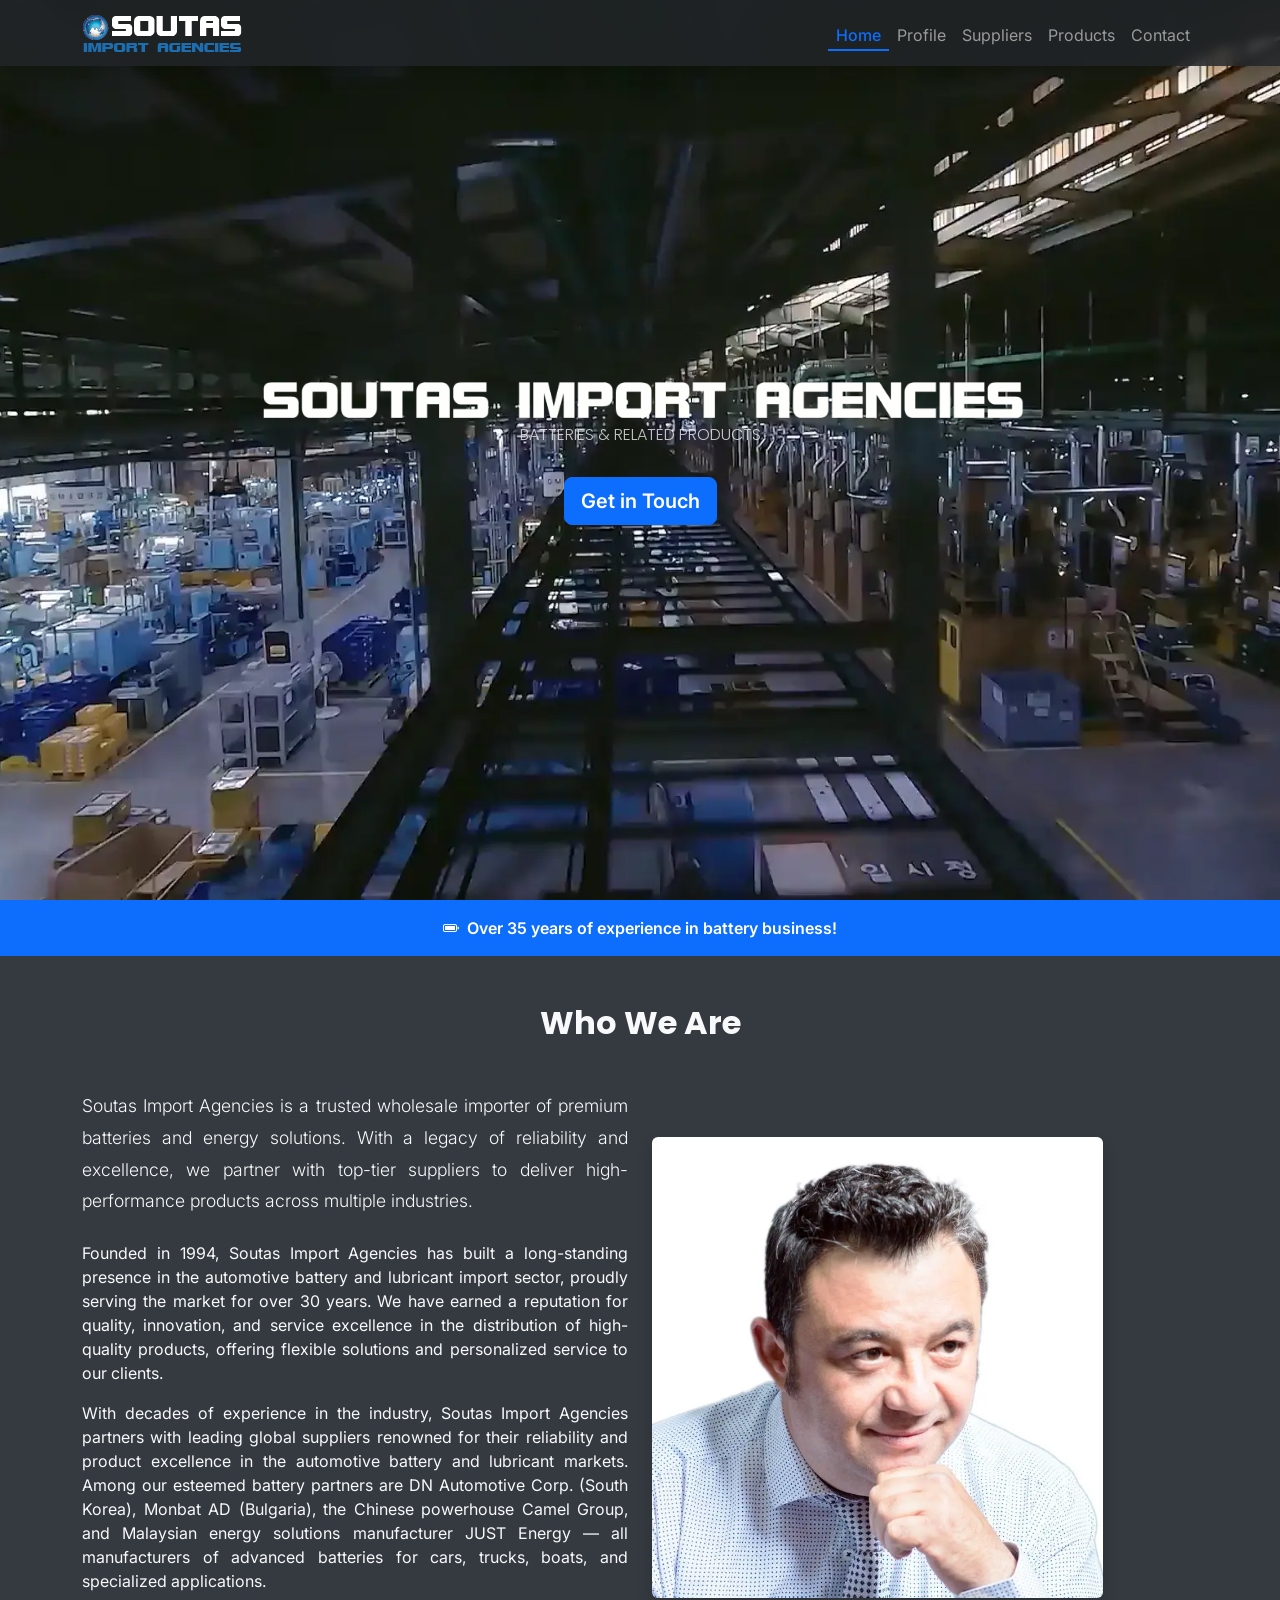
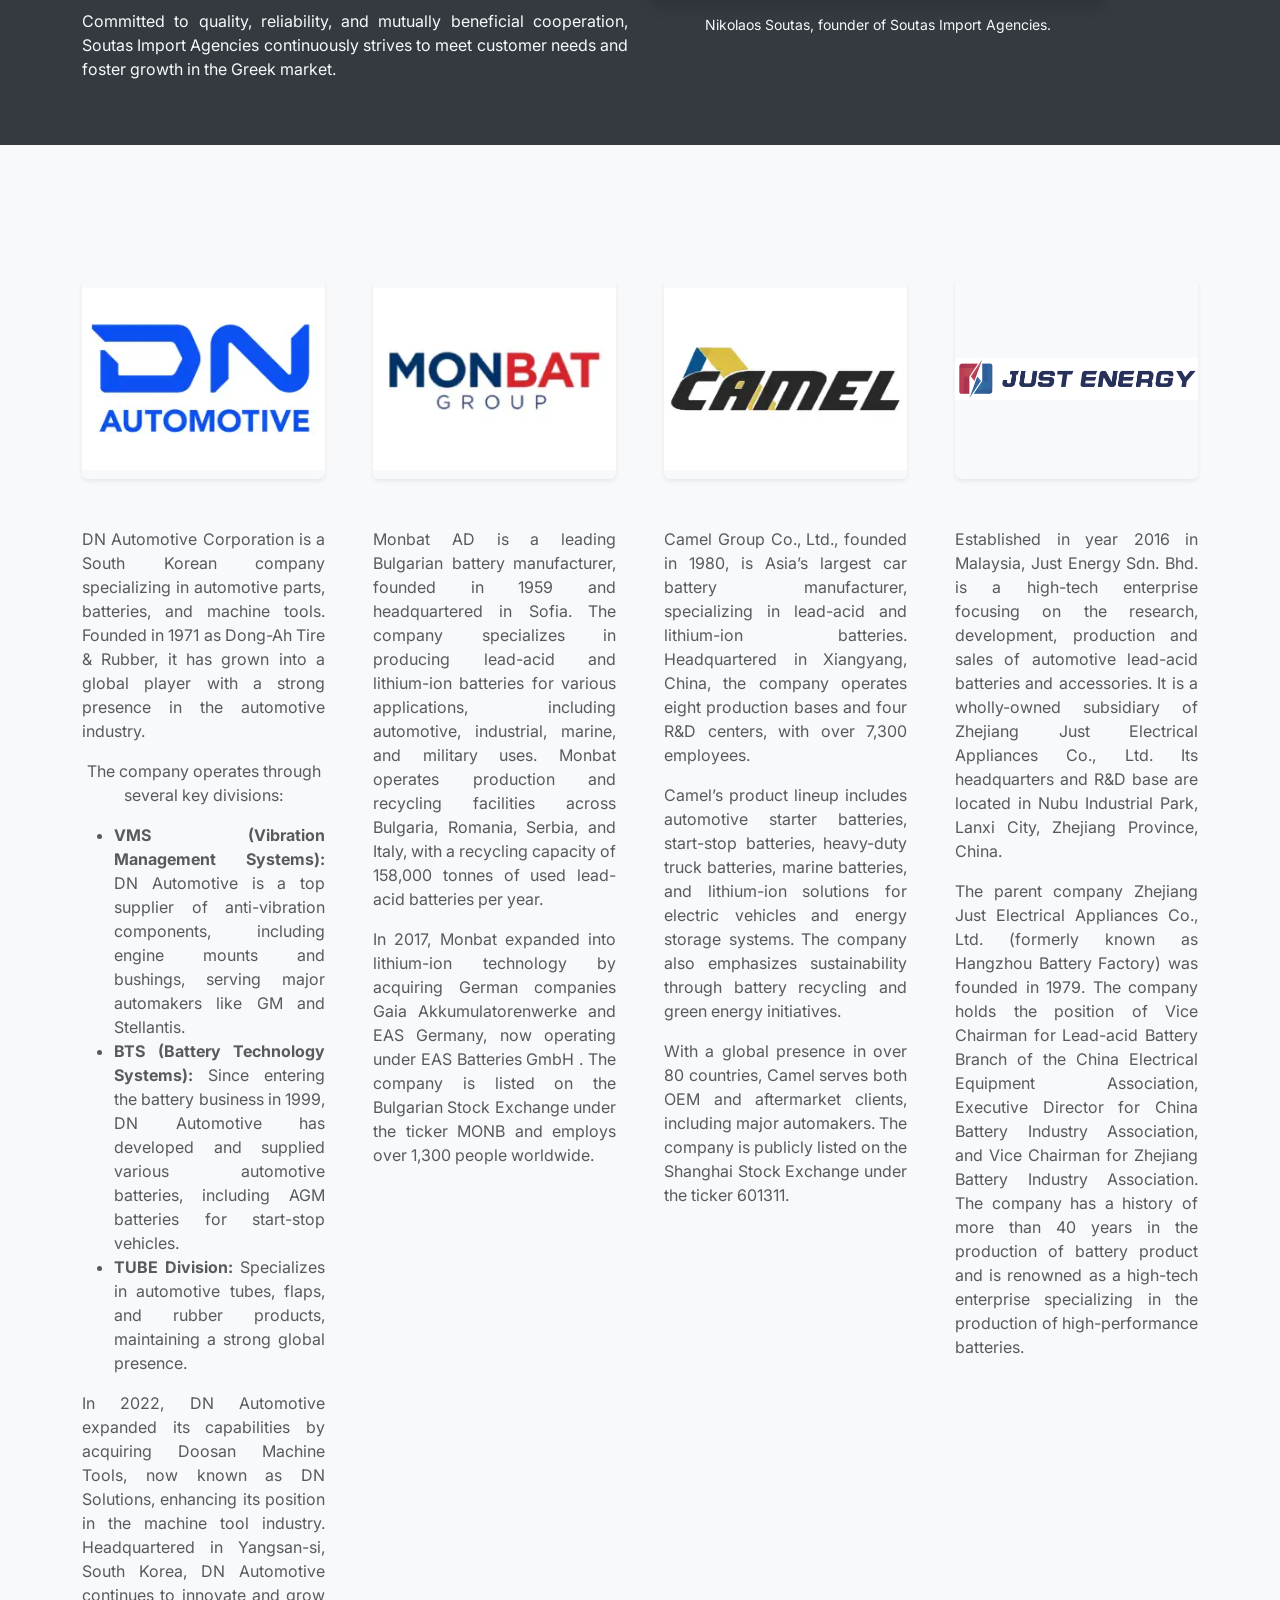
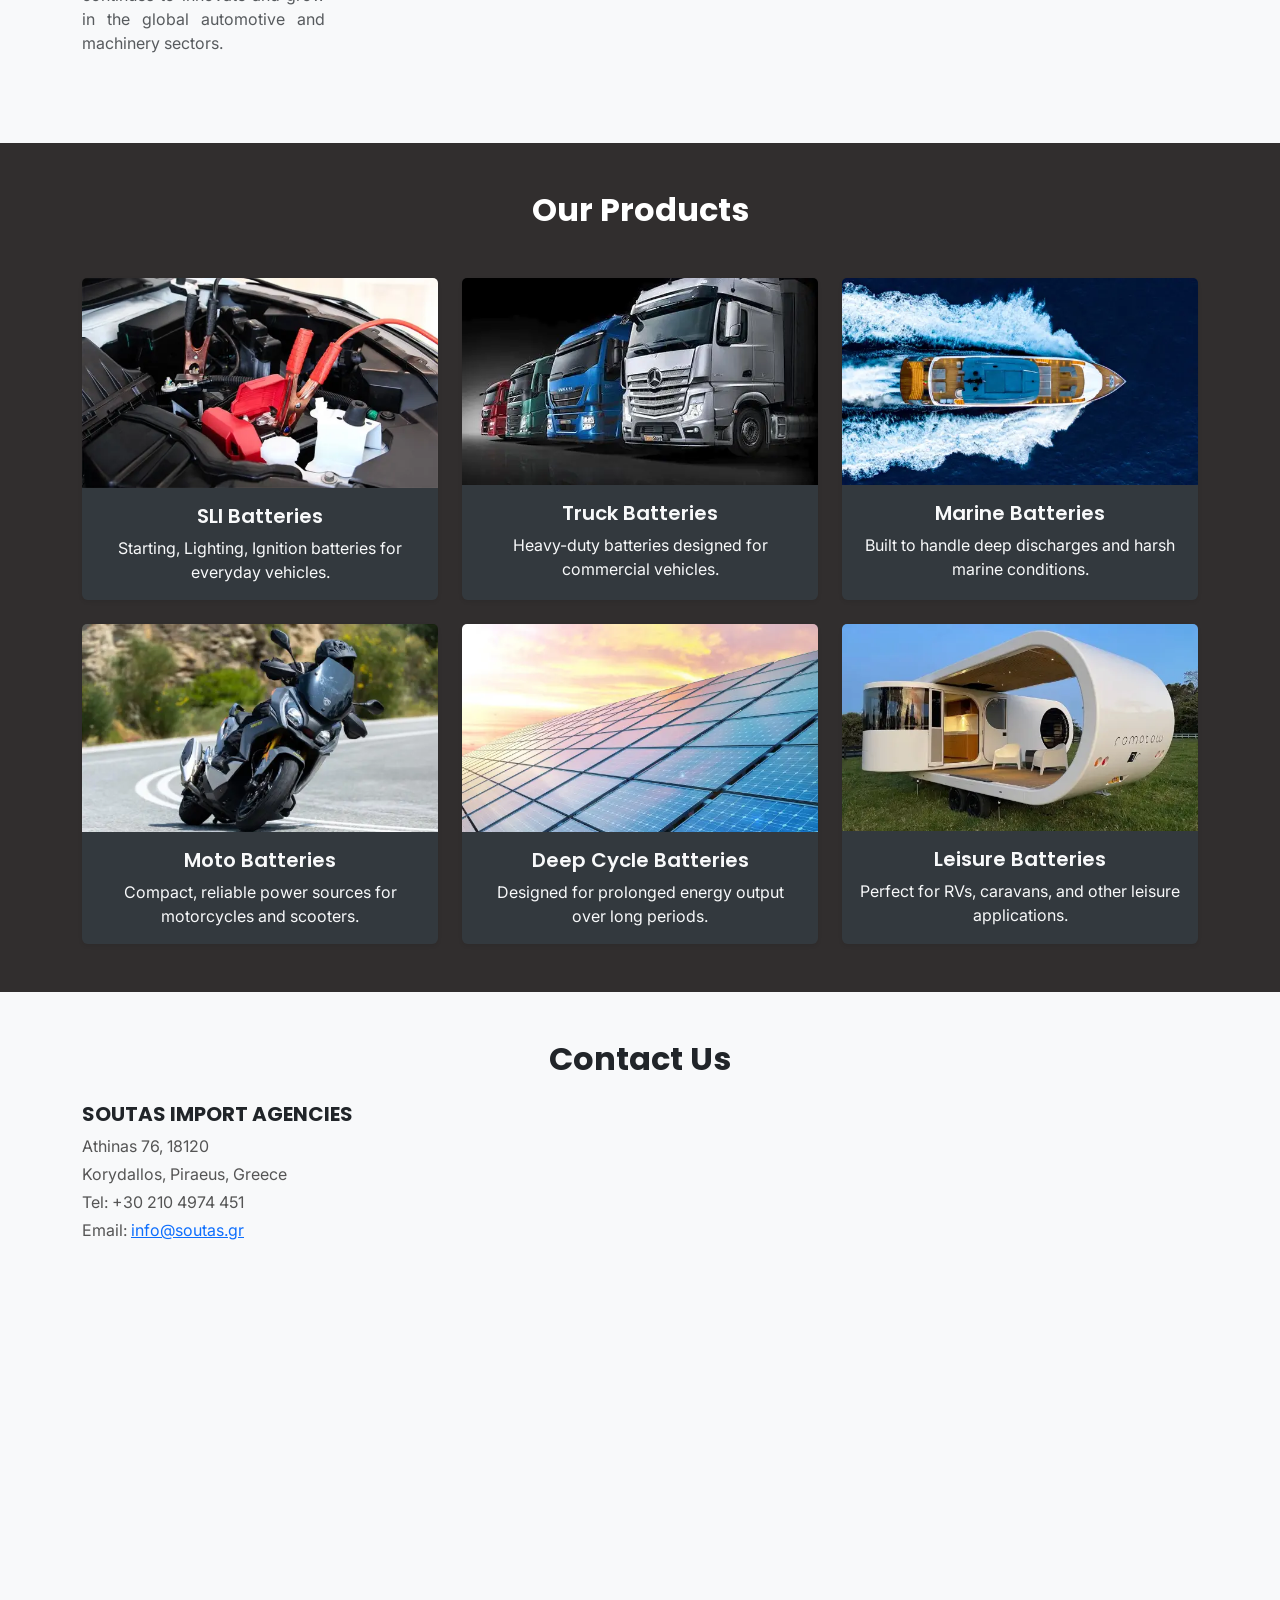
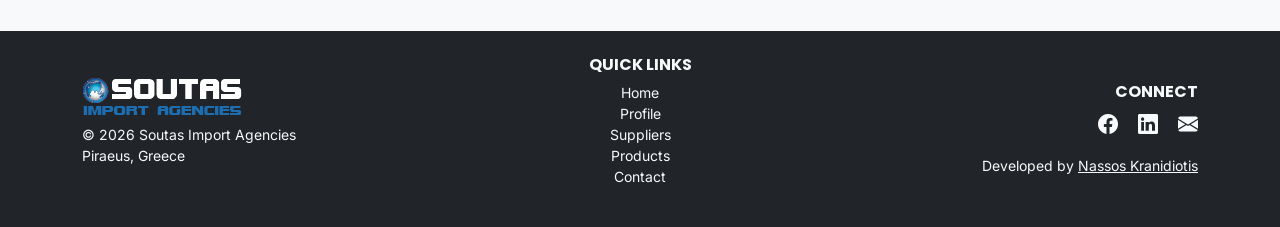
==== commit 3944f83b: "Add optimized video file vb1-optimized.webm to assets" ====
--- a/index.html
+++ b/index.html
@@ -13,6 +13,12 @@
   <!-- Author -->
   <meta name="author" content="Soutas Import Agencies">
 
+  <!-- Open Graph Meta Tags -->
+  <meta property="og:title" content="Soutas Import Agencies – Batteries & Lubricants Importer">
+  <meta property="og:description" content="Over 35 years of experience importing and distributing premium batteries and lubricants. Partners with DN, Monbat, Camel, and JUST Energy.">
+  <meta property="og:type" content="business.business">
+  <meta property="og:locale" content="en_US">
+
   <!-- Favicon -->
   <link rel="icon" href="assets/favicon.ico" type="image/x-icon">
 
@@ -22,6 +28,9 @@
     rel="stylesheet"
   />
 
+  <!-- Google Fonts -->
+  <link href="https://fonts.googleapis.com/css2?family=Inter:wght@400;500;600;700&family=Poppins:wght@600;700&display=swap" rel="stylesheet">
+
   <!-- Custom CSS -->
   <link rel="stylesheet" href="style.css" />
 
@@ -32,11 +41,40 @@
   <!-- AOS (Animate On Scroll) CSS -->
   <link href="https://cdn.jsdelivr.net/npm/aos@2.3.4/dist/aos.css" rel="stylesheet">
 
+  <!-- Structured Data (JSON-LD) -->
+  <script type="application/ld+json">
+  {
+    "@context": "https://schema.org",
+    "@type": "LocalBusiness",
+    "name": "Soutas Import Agencies",
+    "image": "https://soutas.gr/assets/logo.png",
+    "description": "Trusted importer and distributor of premium batteries and lubricants with over 35 years of experience.",
+    "address": {
+      "@type": "PostalAddress",
+      "streetAddress": "Athinas 76",
+      "addressLocality": "Korydallos, Piraeus",
+      "postalCode": "18120",
+      "addressCountry": "GR"
+    },
+    "telephone": "+30 210 4974 451",
+    "email": "info@soutas.gr",
+    "url": "https://soutas.gr",
+    "sameAs": [
+      "https://www.facebook.com/soutas.import",
+      "https://www.linkedin.com/company/soutas-import-agencies"
+    ],
+    "priceRange": "$$",
+    "areaServed": ["GR", "CY", "BG", "RS", "RO"],
+    "foundingDate": "1994"
+  }
+  </script>
+
 </head>
 <body>
 
   <!-- Video Background -->
-  <video class="video-background" autoplay muted loop playsinline poster="assets/video-poster.webp" preload="auto">
+  <video class="video-background" autoplay muted loop playsinline poster="assets/video-poster.webp" preload="auto" aria-label="Background video of battery products">
+    <source src="assets/vb1-optimized.webm" type="video/webm" />
     <source src="assets/vb1.mp4" type="video/mp4" />
     Your browser does not support HTML5 video.
   </video>
@@ -44,8 +82,8 @@
   <!-- Navbar -->
   <nav class="navbar navbar-expand-lg navbar-dark fixed-top shadow custom-navbar">
     <div class="container">
-        <a class="navbar-brand d-flex align-items-center gap-2" href="#">
-          <img src="assets/logo.png" alt="Soutas Logo" height="40">
+        <a class="navbar-brand d-flex align-items-center gap-2" href="#home">
+          <img src="assets/logo.png" alt="Soutas Logo" height="40" loading="lazy">
         </a>      
         <button
         class="navbar-toggler"
@@ -85,8 +123,9 @@
   <!-- SPA Sections -->
   <section id="home" class="min-vh-100 py-5 d-flex align-items-center justify-content-center text-white">
     <div class="text-center">
-      <img src="assets/companyname.png" alt="Soutas Logo" class="img-fluid" style="max-height: 50px;">
+      <img src="assets/companyname.png" alt="Soutas Import Agencies" class="img-fluid" style="max-height: 50px;" loading="lazy">
       <h1 class="lead" style="color: #f8f9fac2; font-size: 16px;">BATTERIES & RELATED PRODUCTS</h1>
+      <a href="#contact" class="btn btn-primary btn-lg mt-4">Get in Touch</a>
     </div>
   </section>
 
@@ -106,14 +145,11 @@
         <!-- Text Column -->
         <div class="col-md-6 text-justify">
           <p class="lead">
-            Soutas Import Agencies is a trusted whosesale importer of premium batteries and energy solutions.
+            Soutas Import Agencies is a trusted wholesale importer of premium batteries and energy solutions.
             With a legacy of reliability and excellence, we partner with top-tier suppliers to deliver high-performance products across multiple industries.
           </p>
           <p>
-            Founded in 1994, Soutas Import Agencies has built a reputation for quality, innovation, and service excellence.
-            Our product lineup covers automotive, marine, leisure, and commercial battery needs.
-
-            Soutas Import Agencies is a company with a long-standing presence in the automotive battery and lubricant import sector, proudly serving the market for over 30 years. We specialize in the distribution of high-quality products, offering flexible solutions and personalized service to our clients.
+            Founded in 1994, Soutas Import Agencies has built a long-standing presence in the automotive battery and lubricant import sector, proudly serving the market for over 30 years. We have earned a reputation for quality, innovation, and service excellence in the distribution of high-quality products, offering flexible solutions and personalized service to our clients.
            </p>
           <p>
             With decades of experience in the industry, Soutas Import Agencies partners with leading global suppliers renowned for their reliability and product excellence in the automotive battery and lubricant markets. Among our esteemed battery partners are DN Automotive Corp. (South Korea), Monbat AD (Bulgaria), the Chinese powerhouse Camel Group, and Malaysian energy solutions manufacturer JUST Energy — all manufacturers of advanced batteries for cars, trucks, boats, and specialized applications.
@@ -125,7 +161,7 @@
 
         <!-- Image Column -->
         <div class="col-md-5 text-center">
-          <img src="assets/founder.webp" alt="Nikolaos Soutas, founder of Soutas Import Agencies" class="img-fluid rounded shadow">
+          <img src="assets/founder.webp" alt="Nikolaos Soutas, founder of Soutas Import Agencies" class="img-fluid rounded shadow" loading="lazy">
           <p class="small mt-3">Nikolaos Soutas, founder of Soutas Import Agencies.</p>
         </div>
 
@@ -141,7 +177,7 @@
         
         <!-- Supplier 1 -->
         <div class="col-md-3 mb-4" data-aos="zoom-in" data-aos-delay="100">
-          <img src="assets/dn.webp" alt="Supplier 1" class="img-fluid rounded shadow-sm mb-3" style="height: 200px; object-fit: contain;">
+          <img src="assets/dn.webp" alt="DN Automotive Corp." class="img-fluid rounded shadow-sm mb-3" style="height: 200px; object-fit: contain;" loading="lazy">
           <h5>DN Automotive Corp.</h5>
           <p class="text-muted text-justify">DN Automotive Corporation is a South Korean company specializing in automotive parts, batteries, and machine tools. Founded in 1971 as Dong-Ah Tire & Rubber, it has grown into a global player with a strong presence in the automotive industry.</p>
           <p class="text-muted">The company operates through several key divisions:</p>
@@ -149,14 +185,13 @@
             <li><strong>VMS (Vibration Management Systems):</strong> DN Automotive is a top supplier of anti-vibration components, including engine mounts and bushings, serving major automakers like GM and Stellantis.</li>
             <li><strong>BTS (Battery Technology Systems):</strong> Since entering the battery business in 1999, DN Automotive has developed and supplied various automotive batteries, including AGM batteries for start-stop vehicles.</li>
             <li><strong>TUBE Division:</strong> Specializes in automotive tubes, flaps, and rubber products, maintaining a strong global presence.</li>
-            <p class="text-muted text-justify">In 2022, DN Automotive expanded its capabilities by acquiring Doosan Machine Tools, now known as DN Solutions, enhancing its position in the machine tool industry. Headquartered in Yangsan-si, South Korea, DN Automotive continues to innovate and grow in the global automotive and machinery sectors.</p>
-
           </ul>
+          <p class="text-muted text-justify">In 2022, DN Automotive expanded its capabilities by acquiring Doosan Machine Tools, now known as DN Solutions, enhancing its position in the machine tool industry. Headquartered in Yangsan-si, South Korea, DN Automotive continues to innovate and grow in the global automotive and machinery sectors.</p>
         </div>
 
         <!-- Supplier 2 -->
         <div class="col-md-3 mb-4" data-aos="zoom-in" data-aos-delay="100">
-          <img src="assets/monbat.webp" alt="Supplier 2" class="img-fluid rounded shadow-sm mb-3" style="height: 200px; object-fit: contain;">
+          <img src="assets/monbat.webp" alt="MONBAT AD" class="img-fluid rounded shadow-sm mb-3" style="height: 200px; object-fit: contain;" loading="lazy">
           <h5>MONBAT AD</h5>
           <p class="text-muted text-justify">Monbat AD is a leading Bulgarian battery manufacturer, founded in 1959 and headquartered in Sofia. The company specializes in producing lead-acid and lithium-ion batteries for various applications, including automotive, industrial, marine, and military uses. Monbat operates production and recycling facilities across Bulgaria, Romania, Serbia, and Italy, with a recycling capacity of 158,000 tonnes of used lead-acid batteries per year.</p>
           <p class="text-muted text-justify">In 2017, Monbat expanded into lithium-ion technology by acquiring German companies Gaia Akkumulatorenwerke and EAS Germany, now operating under EAS Batteries GmbH . The company is listed on the Bulgarian Stock Exchange under the ticker MONB and employs over 1,300 people worldwide.</p>
@@ -164,7 +199,7 @@
 
         <!-- Supplier 3 -->
         <div class="col-md-3 mb-4" data-aos="zoom-in" data-aos-delay="100">
-          <img src="assets/camel.webp" alt="Supplier 3" class="img-fluid rounded shadow-sm mb-3" style="height: 200px; object-fit: contain;">
+          <img src="assets/camel.webp" alt="Camel Group Co., Ltd." class="img-fluid rounded shadow-sm mb-3" style="height: 200px; object-fit: contain;" loading="lazy">
           <h5>Camel Group Co., Ltd.</h5>
           <p class="text-muted text-justify">Camel Group Co., Ltd., founded in 1980, is Asia’s largest car battery manufacturer, specializing in lead-acid and lithium-ion batteries. Headquartered in Xiangyang, China, the company operates eight production bases and four R&D centers, with over 7,300 employees.</p>
           <p class="text-muted text-justify">Camel’s product lineup includes automotive starter batteries, start-stop batteries, heavy-duty truck batteries, marine batteries, and lithium-ion solutions for electric vehicles and energy storage systems. The company also emphasizes sustainability through battery recycling and green energy initiatives.</p>
@@ -173,7 +208,7 @@
 
         <!-- Supplier 4 -->
         <div class="col-md-3 mb-4" data-aos="zoom-in" data-aos-delay="100">
-          <img src="https://img.website.xin/contents/sitefiles3608/18042911/images/9744048.png" alt="Supplier 4" class="img-fluid rounded shadow-sm mb-3" style="height: 200px; object-fit: contain;">
+          <img src="assets/just-energy.png" alt="JUST Energy" class="img-fluid rounded shadow-sm mb-3" style="height: 200px; object-fit: contain;" loading="lazy">
           <h5>JUST Energy</h5>
           <p class="text-muted text-justify">Established in year 2016 in Malaysia, Just Energy Sdn. Bhd. is a high-tech enterprise focusing on the research, development, production and sales of automotive lead-acid batteries and accessories. It is a wholly-owned subsidiary of Zhejiang Just Electrical Appliances Co., Ltd. Its headquarters and R&D base are located in Nubu Industrial Park, Lanxi City, Zhejiang Province, China.</p>
           <p class="text-muted text-justify">The parent company Zhejiang Just Electrical Appliances Co., Ltd. (formerly known as Hangzhou Battery Factory) was founded in 1979. The company holds the position of Vice Chairman for Lead-acid Battery Branch of the China Electrical Equipment Association, Executive Director for China Battery Industry Association, and Vice Chairman for Zhejiang Battery Industry Association. The company has a history of more than 40 years in the production of battery product and is renowned as a high-tech enterprise specializing in the production of high-performance batteries.</p>
@@ -192,7 +227,7 @@
         <!-- SLI Batteries -->
         <div class="col-sm-6 col-lg-4">
           <div class="card h-100 shadow-sm" data-aos="fade-up" data-aos-delay="100">
-            <img src="assets/sli.webp" class="card-img-top" alt="SLI Batteries">
+            <img src="assets/sli.webp" class="card-img-top" alt="SLI Batteries" loading="lazy">
             <div class="card-body text-center">
               <h5 class="card-title">SLI Batteries</h5>
               <p class="card-text text-muted">Starting, Lighting, Ignition batteries for everyday vehicles.</p>
@@ -203,7 +238,7 @@
         <!-- Truck Batteries -->
         <div class="col-sm-6 col-lg-4">
           <div class="card h-100 shadow-sm" data-aos="fade-up" data-aos-delay="100">
-            <img src="assets/truck.webp" class="card-img-top" alt="Truck Batteries">
+            <img src="assets/truck.webp" class="card-img-top" alt="Truck Batteries" loading="lazy">
             <div class="card-body text-center">
               <h5 class="card-title">Truck Batteries</h5>
               <p class="card-text text-muted">Heavy-duty batteries designed for commercial vehicles.</p>
@@ -214,7 +249,7 @@
         <!-- Marine Batteries -->
         <div class="col-sm-6 col-lg-4">
           <div class="card h-100 shadow-sm" data-aos="fade-up" data-aos-delay="100">
-            <img src="assets/marine.webp" class="card-img-top" alt="Marine Batteries">
+            <img src="assets/marine.webp" class="card-img-top" alt="Marine Batteries" loading="lazy">
             <div class="card-body text-center">
               <h5 class="card-title">Marine Batteries</h5>
               <p class="card-text text-muted">Built to handle deep discharges and harsh marine conditions.</p>
@@ -225,7 +260,7 @@
         <!-- Moto Batteries -->
         <div class="col-sm-6 col-lg-4">
           <div class="card h-100 shadow-sm" data-aos="fade-up" data-aos-delay="100">
-            <img src="assets/moto.webp" class="card-img-top" alt="Motorcycle Batteries">
+            <img src="assets/moto.webp" class="card-img-top" alt="Motorcycle Batteries" loading="lazy">
             <div class="card-body text-center">
               <h5 class="card-title">Moto Batteries</h5>
               <p class="card-text text-muted">Compact, reliable power sources for motorcycles and scooters.</p>
@@ -236,7 +271,7 @@
         <!-- Deep Cycle Batteries -->
         <div class="col-sm-6 col-lg-4">
           <div class="card h-100 shadow-sm" data-aos="fade-up" data-aos-delay="100">
-            <img src="assets/deep-cycle.webp" class="card-img-top" alt="Deep Cycle Batteries">
+            <img src="assets/deep-cycle.webp" class="card-img-top" alt="Deep Cycle Batteries" loading="lazy">
             <div class="card-body text-center">
               <h5 class="card-title">Deep Cycle Batteries</h5>
               <p class="card-text text-muted">Designed for prolonged energy output over long periods.</p>
@@ -247,7 +282,7 @@
         <!-- Leisure Batteries -->
         <div class="col-sm-6 col-lg-4">
           <div class="card h-100 shadow-sm" data-aos="fade-up" data-aos-delay="100">
-            <img src="assets/leisure.webp" class="card-img-top" alt="Leisure Batteries">
+            <img src="assets/leisure.webp" class="card-img-top" alt="Leisure Batteries" loading="lazy">
             <div class="card-body text-center">
               <h5 class="card-title">Leisure Batteries</h5>
               <p class="card-text text-muted">Perfect for RVs, caravans, and other leisure applications.</p>
@@ -293,8 +328,8 @@
 
         <!-- Logo -->
         <div class="col-md-4 mb-3 mb-md-0 text-center text-md-start">
-          <img src="assets/logo.png" alt="Soutas Logo" height="40" class="mb-2">
-          <p class="small mb-0">&copy; 2026 Soutas Import Agencies</p>
+          <img src="assets/logo.png" alt="Soutas Logo" height="40" class="mb-2" loading="lazy">
+          <p class="small mb-0">&copy; <span id="year"></span> Soutas Import Agencies</p>
           <p class="small">Piraeus, Greece</p>
         </div>
 
@@ -313,9 +348,9 @@
         <!-- Social Media -->
         <div class="col-md-4 text-center text-md-end">
           <h6 class="text-uppercase fw-bold">Connect</h6>
-          <a href="#" class="text-light me-3 fs-5" aria-label="Facebook"><i class="bi bi-facebook"></i></a>
-          <a href="#" class="text-light me-3 fs-5" aria-label="Linkedin"><i class="bi bi-linkedin"></i></a>
-          <a href="mailto:info@soutas.gr" class="text-light fs-5"><i class="bi bi-envelope-fill"></i></a>
+          <a href="https://www.facebook.com/soutas.import" class="text-light me-3 fs-5" aria-label="Facebook" target="_blank" rel="noopener noreferrer"><i class="bi bi-facebook"></i></a>
+          <a href="https://www.linkedin.com/company/soutas-import-agencies" class="text-light me-3 fs-5" aria-label="Linkedin" target="_blank" rel="noopener noreferrer"><i class="bi bi-linkedin"></i></a>
+          <a href="mailto:info@soutas.gr" class="text-light fs-5" aria-label="Email"><i class="bi bi-envelope-fill"></i></a>
           <p class="small mt-3 mb-0">
                     Developed by <a href="https://nassoskranidiotis.com" class="text-light text-decoration-underline" target="_blank">Nassos Kranidiotis</a>
           </p>          
@@ -325,8 +360,9 @@
     </div>
   </footer>
 
-  <button id="backToTop" class="btn btn-dark position-fixed" style="bottom: 20px; right: 20px; display: none; z-index: 999;">
-  <i class="bi bi-arrow-up"></i>
+  <!-- Back to Top Button -->
+  <button id="backToTop" class="btn btn-primary position-fixed" style="bottom: 20px; right: 20px; display: none; z-index: 999;">
+    <i class="bi bi-arrow-up"></i>
   </button>
 
 
--- a/style.css
+++ b/style.css
@@ -1,6 +1,15 @@
+:root {
+  --primary-color: #0d6efd;
+  --dark-bg: #343a40;
+  --light-text: #f8f9fa;
+  --transition-speed: 0.3s ease;
+  --overlay-dark: rgba(27, 24, 24, 0.9);
+}
+
 html, body {
   height: 100%;
-  font-family: sans-serif;
+  font-family: 'Inter', -apple-system, BlinkMacSystemFont, 'Segoe UI', sans-serif;
+  color: var(--light-text);
 }
 
 html {
@@ -23,18 +32,86 @@
   text-align: justify;
 }
 
+h1, h2, h5, h6 {
+  font-family: 'Poppins', sans-serif;
+  font-weight: 700;
+}
+
 h1 {
   font-size: 3em;
 }
 
 .custom-navbar {
-  background-color: rgba(33, 37, 41, 0.85); /* dark gray with 85% opacity */
-  backdrop-filter: blur(5px); /* optional: adds a blur for glassy effect */
+  background-color: rgba(33, 37, 41, 0.85);
+  backdrop-filter: blur(5px);
+  transition: box-shadow var(--transition-speed);
+}
+
+.custom-navbar:hover {
+  box-shadow: 0 4px 12px rgba(0, 0, 0, 0.3);
+}
+
+.navbar-brand img {
+  transition: transform var(--transition-speed);
+}
+
+.navbar-brand:hover img {
+  transform: scale(1.05);
+}
+
+.nav-link {
+  transition: color var(--transition-speed);
+  position: relative;
+  padding-bottom: 4px;
+}
+
+.nav-link:focus {
+  outline: none;
+  box-shadow: none;
+}
+
+.nav-link::after {
+  content: '';
+  position: absolute;
+  bottom: 0;
+  left: 0;
+  width: 0;
+  height: 2px;
+  background-color: var(--primary-color);
+  transition: width var(--transition-speed);
+}
+
+.nav-link:hover::after {
+  width: 100%;
+}
+
+.nav-link.active {
+  color: var(--primary-color) !important;
+  font-weight: 500;
+}
+
+.nav-link.active::after {
+  width: 100%;
 }
 
 #profile {
-  background-color: #343a40; /* Bootstrap dark gray */
-  color: #f8f9fa; /* Light text */
+  background-color: var(--dark-bg);
+  color: var(--light-text);
+}
+
+#profile .lead {
+  font-size: 1.1rem;
+  line-height: 1.8;
+  margin-bottom: 1.5rem;
+}
+
+#profile img {
+  transition: transform var(--transition-speed), box-shadow var(--transition-speed);
+}
+
+#profile img:hover {
+  transform: scale(1.02);
+  box-shadow: 0 10px 30px rgba(0, 0, 0, 0.3);
 }
 
 #products {
@@ -62,13 +139,102 @@
 }
 
 #products .card {
-  transition: transform 0.3s ease, box-shadow 0.3s ease;
+  transition: transform var(--transition-speed), box-shadow var(--transition-speed);
+  background-color: rgba(52, 58, 64, 0.95);
+  border: none;
+  color: var(--light-text);
+}
+
+#products .text-muted {
+  color: var(--light-text) !important;
 }
 
 #products .card:hover {
   transform: translateY(-10px);
-  box-shadow: 0 8px 15px rgba(0,0,0,0.1);
-}
-
-
-
+  box-shadow: 0 12px 25px rgba(13, 110, 253, 0.3);
+}
+
+#products .card-title {
+  color: var(--light-text);
+  font-weight: 600;
+}
+
+#products .card-text {
+  color: var(--light-text);
+}
+
+.btn-primary {
+  background-color: var(--primary-color);
+  border-color: var(--primary-color);
+  font-weight: 600;
+  transition: all var(--transition-speed);
+}
+
+.btn-primary:hover {
+  background-color: #0b5ed7;
+  border-color: #0b5ed7;
+  transform: translateY(-2px);
+  box-shadow: 0 8px 15px rgba(13, 110, 253, 0.4);
+}
+
+#backToTop {
+  transition: all var(--transition-speed);
+  background-color: var(--primary-color) !important;
+  border: none;
+}
+
+#backToTop:hover {
+  background-color: #0b5ed7 !important;
+  transform: translateY(-3px);
+  box-shadow: 0 8px 15px rgba(13, 110, 253, 0.4);
+}
+
+#contact {
+  color: #333;
+}
+
+#contact h2 {
+  color: #212529;
+}
+
+#contact h5 {
+  color: #212529;
+}
+
+#contact p {
+  color: #555;
+}
+
+#contact a {
+  color: var(--primary-color);
+}
+
+#contact a:hover {
+  color: #0b5ed7;
+}
+
+/* Accessibility improvements */
+@media (prefers-reduced-motion: reduce) {
+  * {
+    animation-duration: 0.01ms !important;
+    animation-iteration-count: 1 !important;
+    transition-duration: 0.01ms !important;
+  }
+}
+
+/* Better contrast for focus states */
+a:focus,
+button:focus {
+  outline: 2px solid var(--primary-color);
+  outline-offset: 2px;
+}
+
+/* Dark mode support */
+@media (prefers-color-scheme: dark) {
+  .card {
+    background-color: rgba(52, 58, 64, 0.95);
+  }
+}
+
+
+
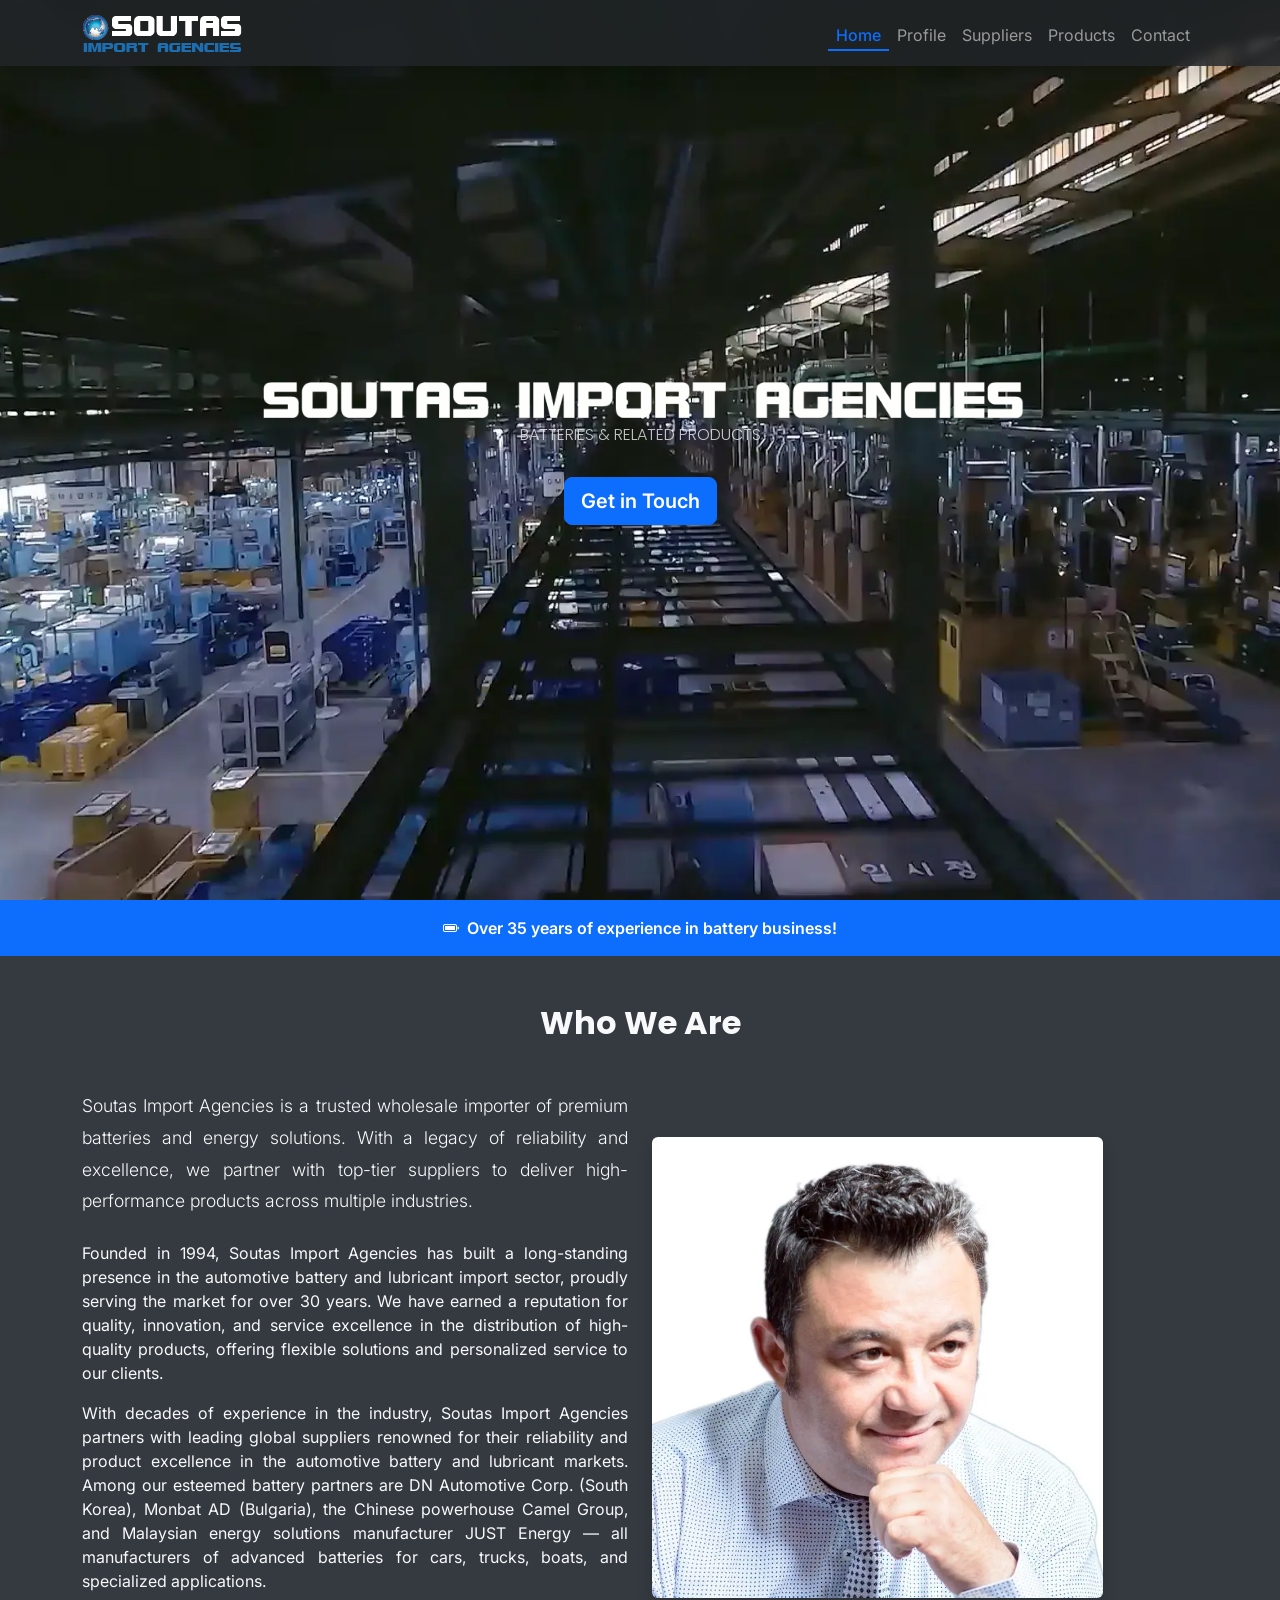
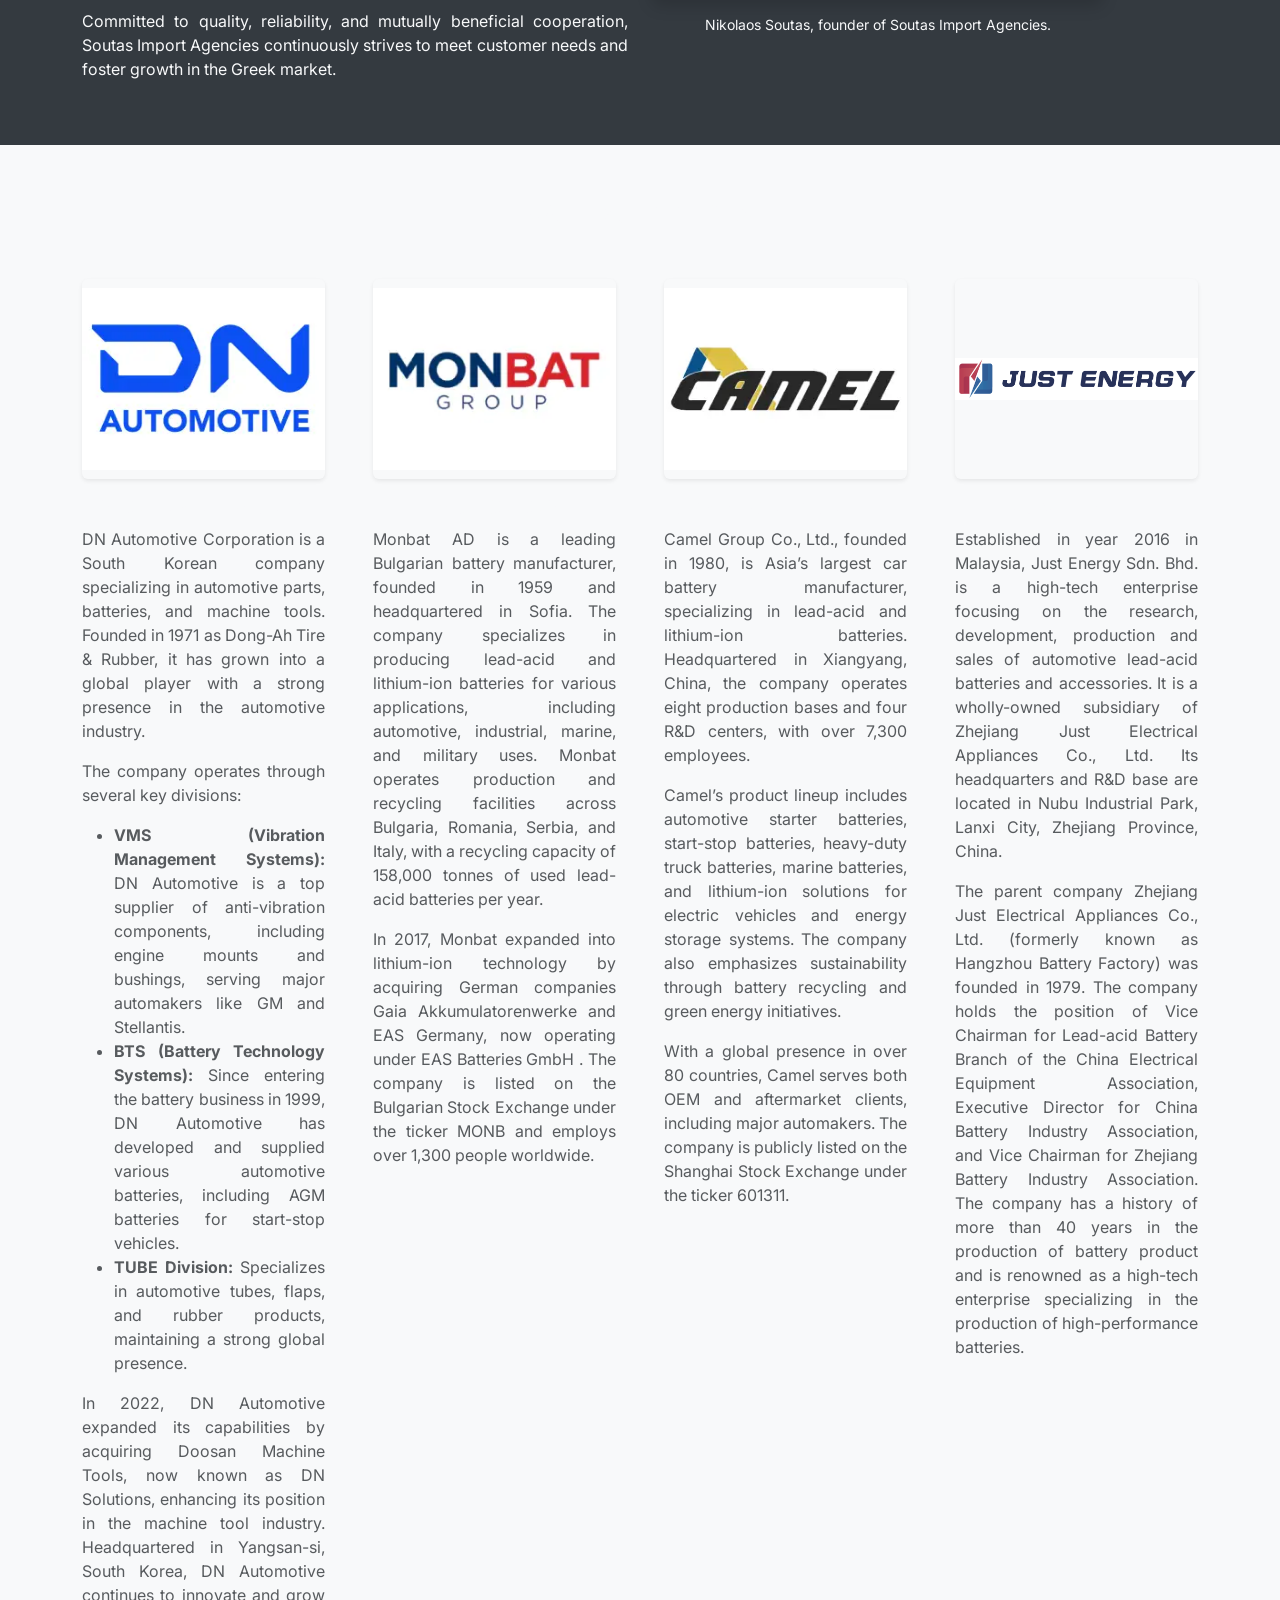
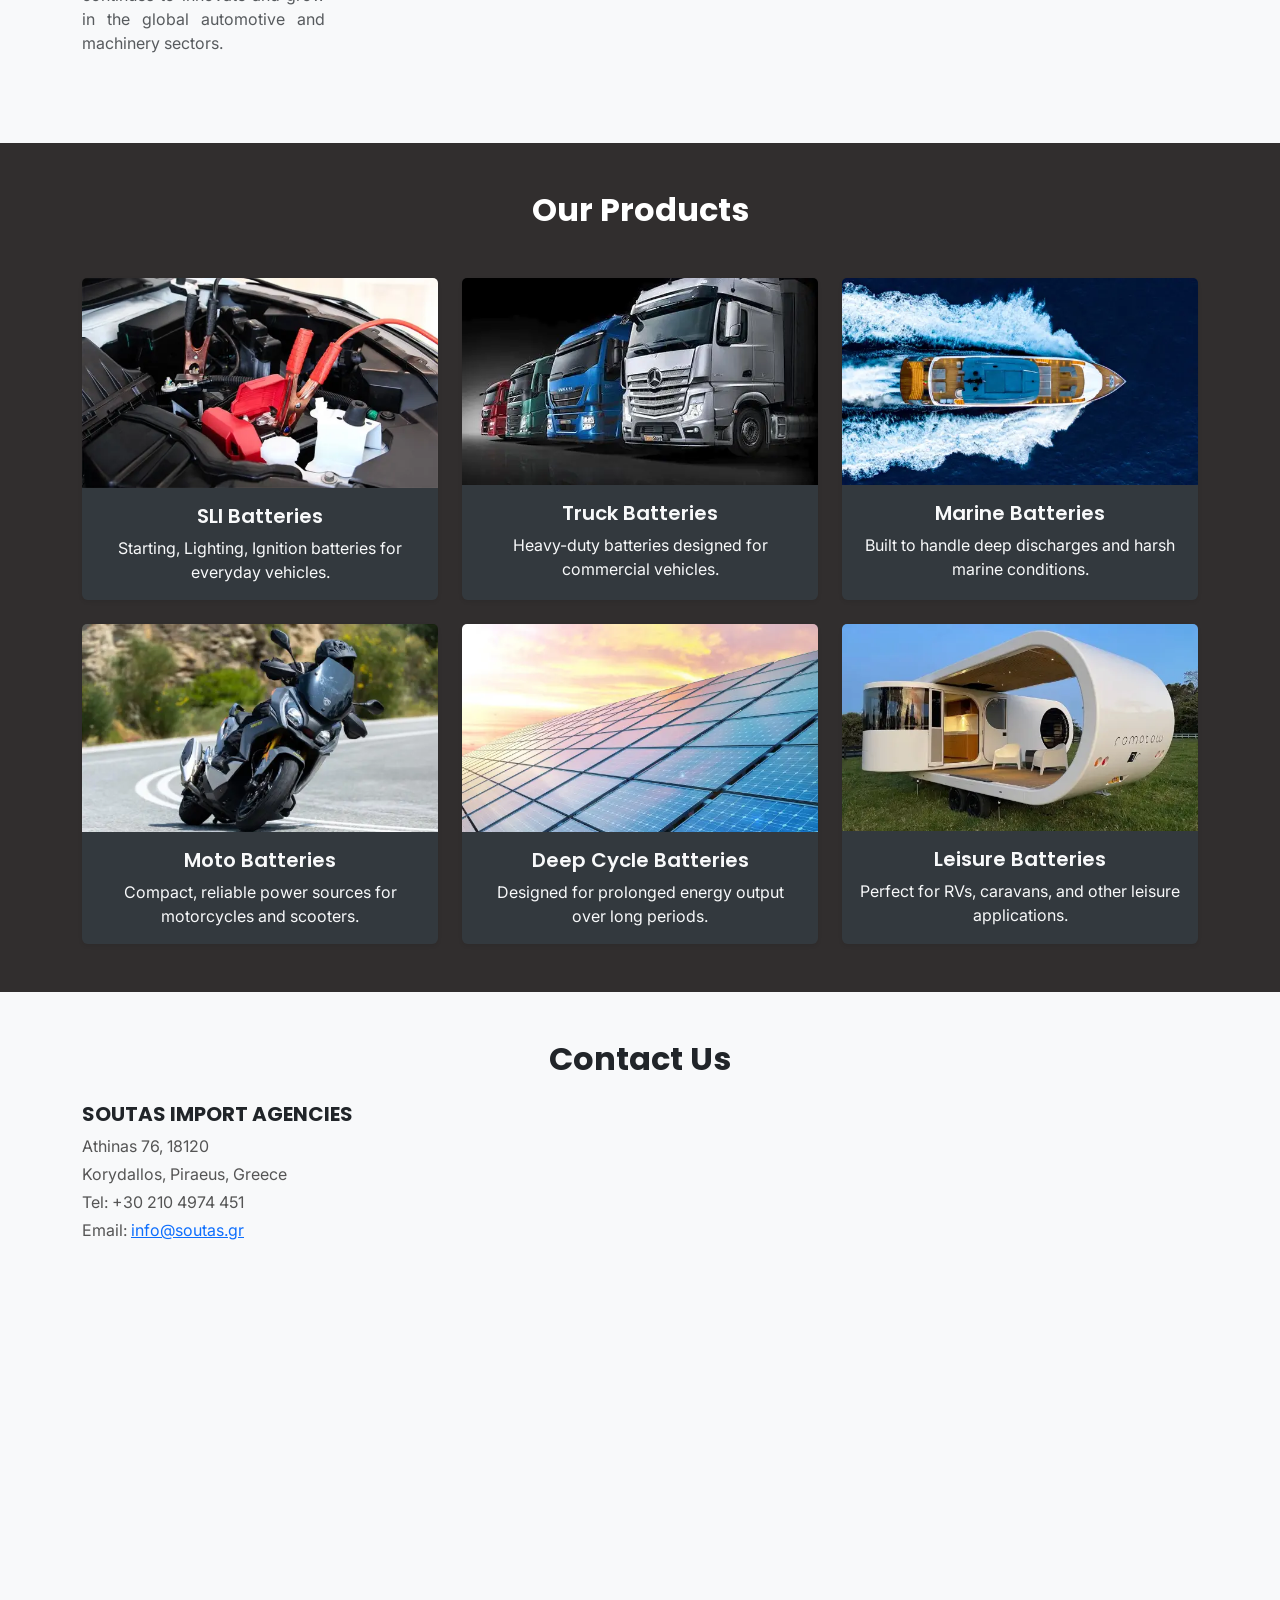
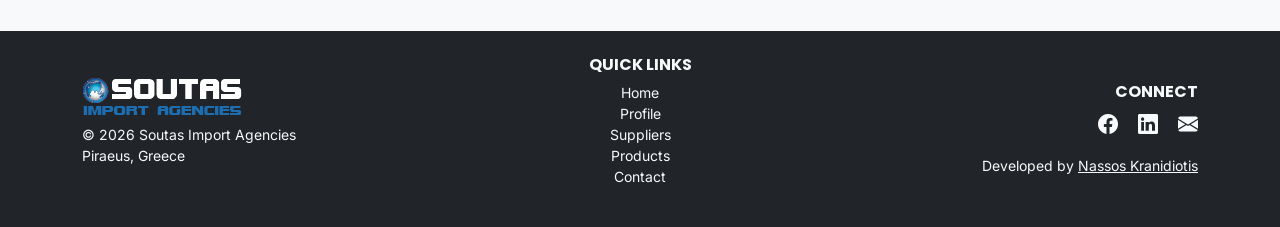
==== commit d3f2a0cc: "Update weight display in QR app to include tolerance" ====
--- a/index.html
+++ b/index.html
@@ -180,7 +180,7 @@
           <img src="assets/dn.webp" alt="DN Automotive Corp." class="img-fluid rounded shadow-sm mb-3" style="height: 200px; object-fit: contain;" loading="lazy">
           <h5>DN Automotive Corp.</h5>
           <p class="text-muted text-justify">DN Automotive Corporation is a South Korean company specializing in automotive parts, batteries, and machine tools. Founded in 1971 as Dong-Ah Tire & Rubber, it has grown into a global player with a strong presence in the automotive industry.</p>
-          <p class="text-muted">The company operates through several key divisions:</p>
+          <p class="text-muted text-justify">The company operates through several key divisions:</p>
           <ul class="text-muted text-justify">
             <li><strong>VMS (Vibration Management Systems):</strong> DN Automotive is a top supplier of anti-vibration components, including engine mounts and bushings, serving major automakers like GM and Stellantis.</li>
             <li><strong>BTS (Battery Technology Systems):</strong> Since entering the battery business in 1999, DN Automotive has developed and supplied various automotive batteries, including AGM batteries for start-stop vehicles.</li>
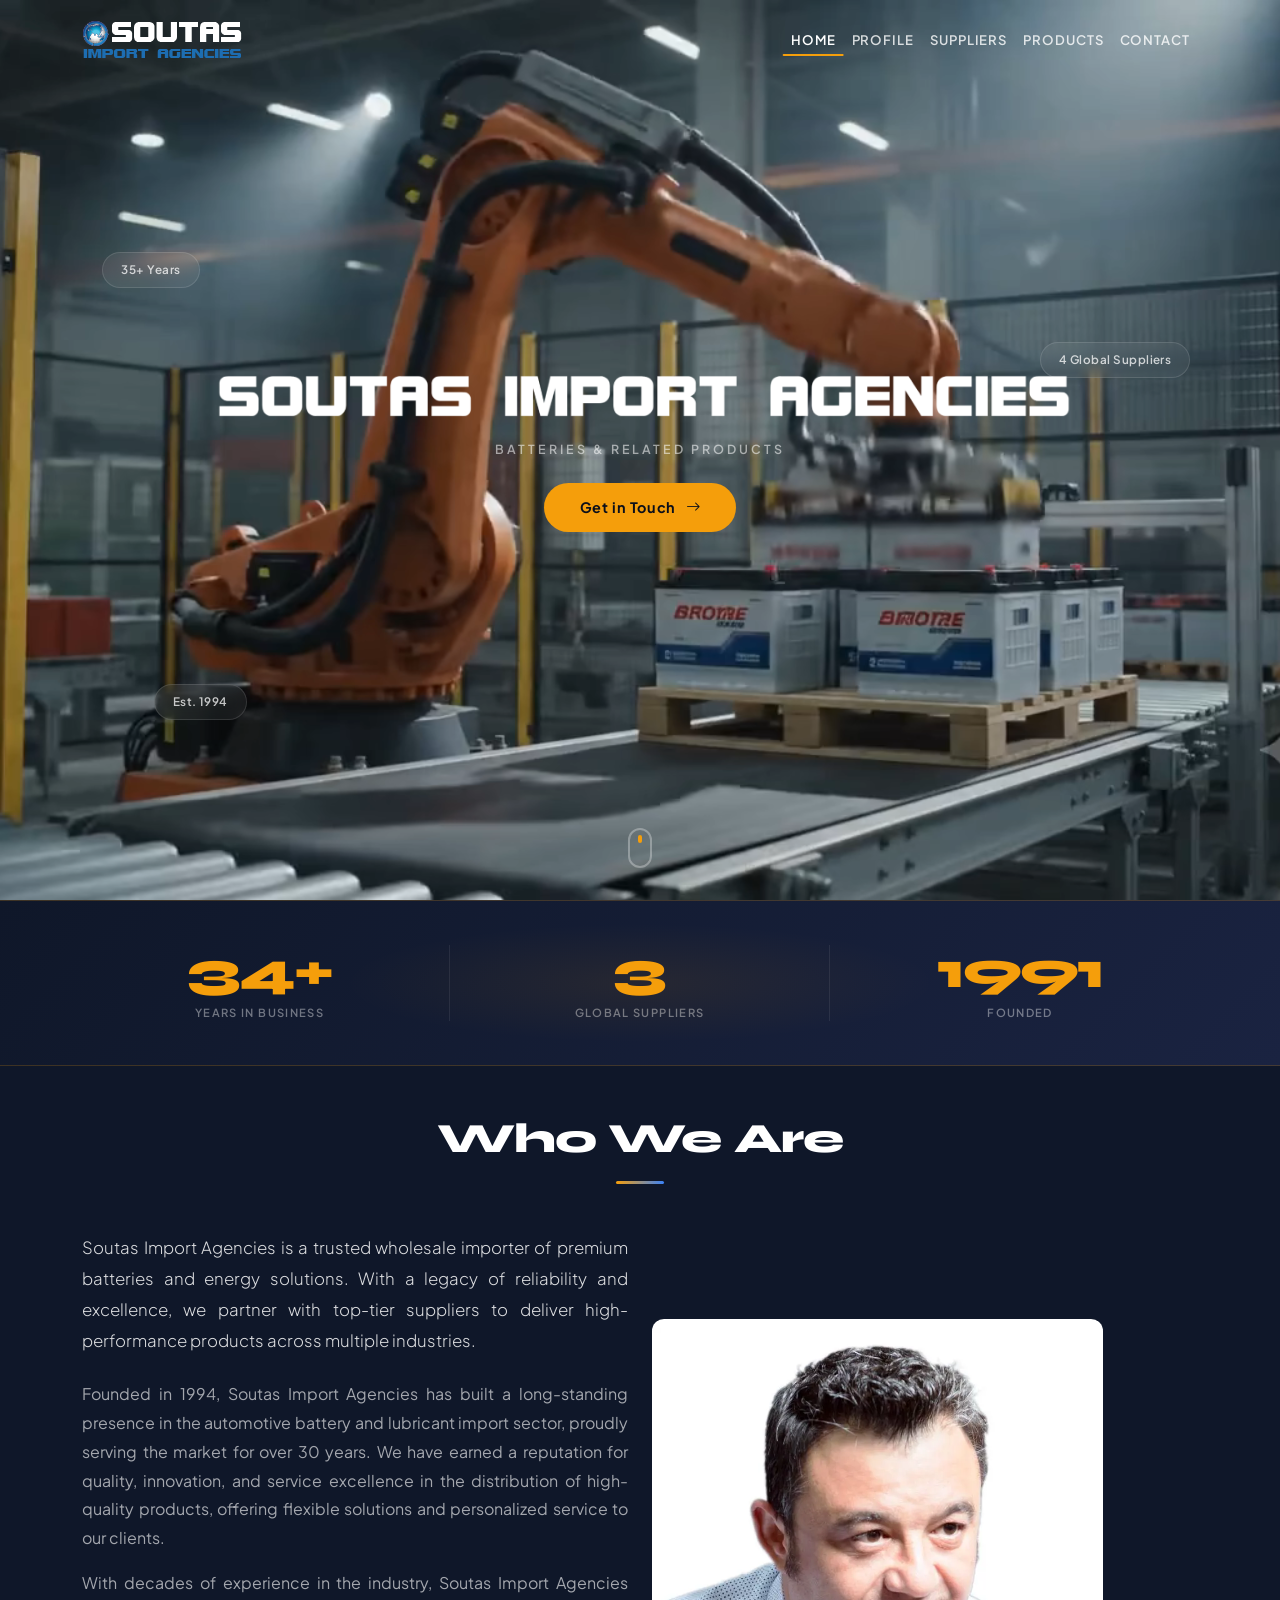
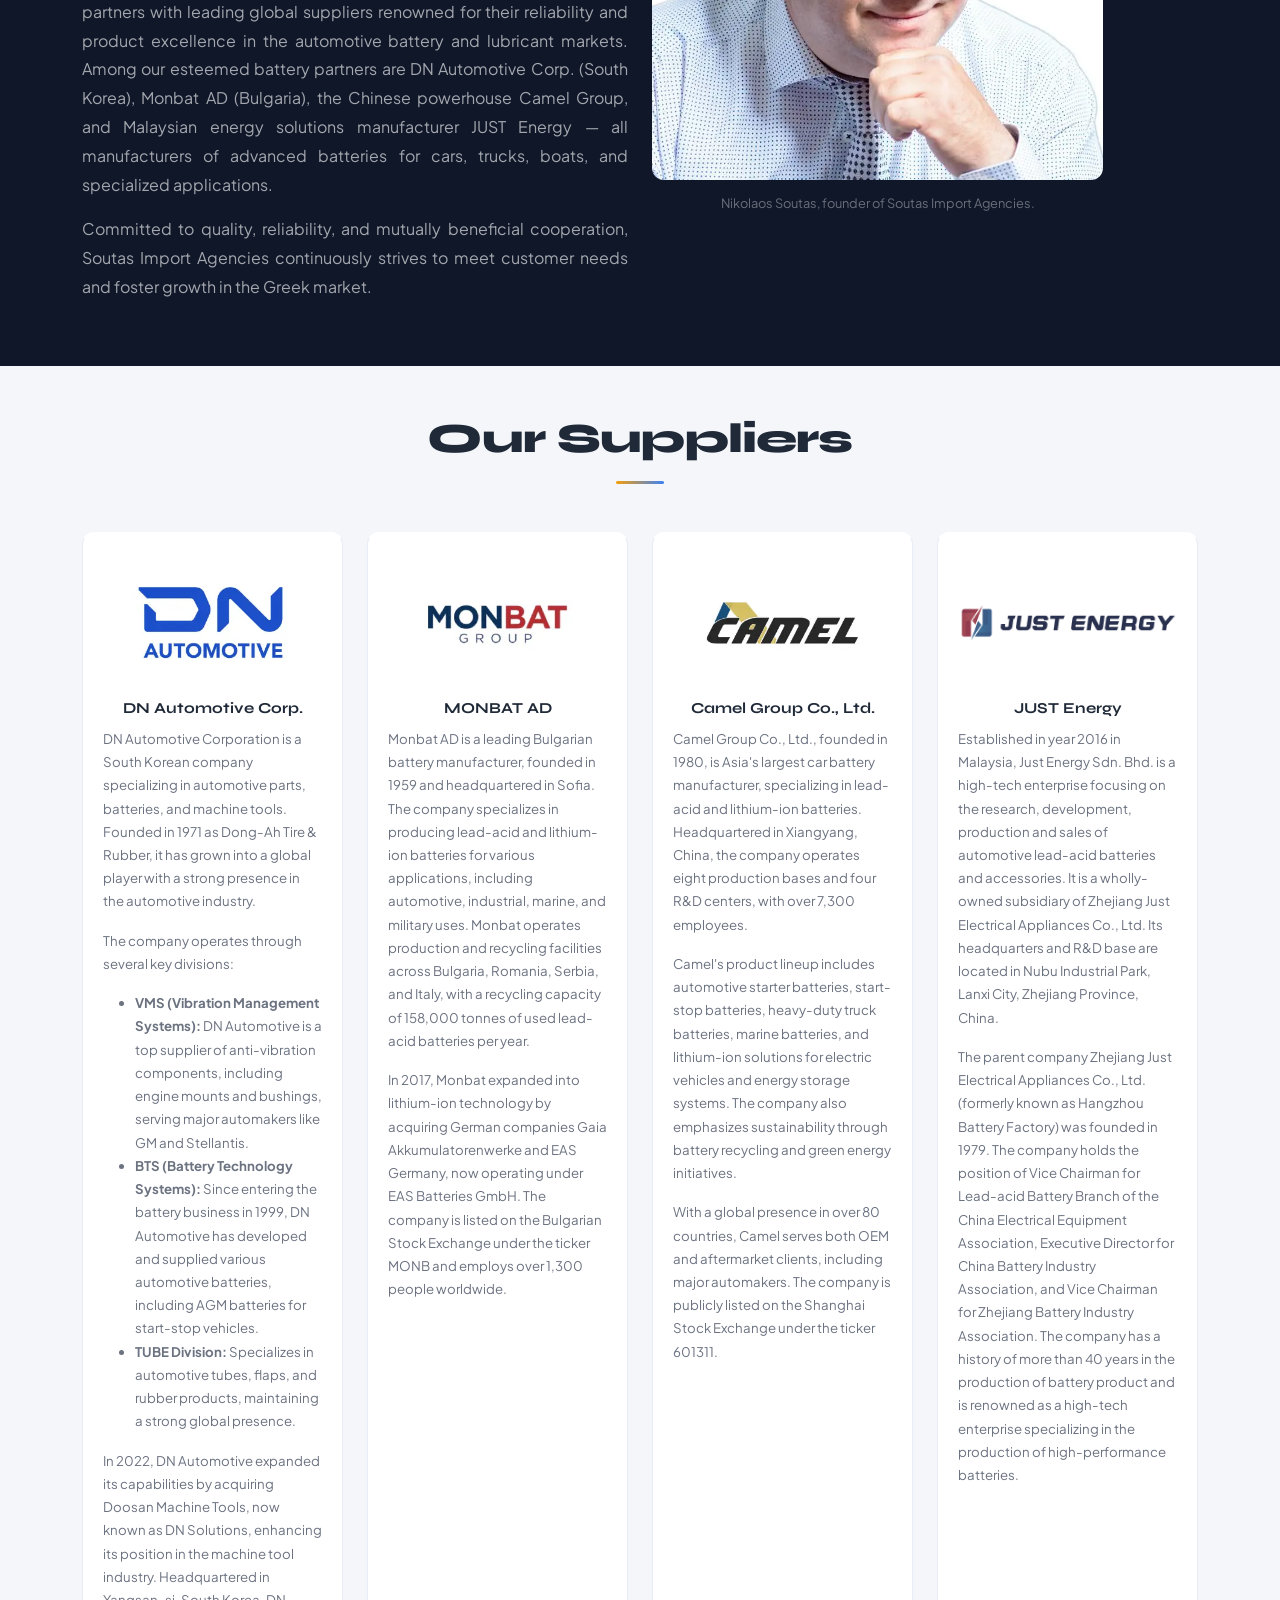
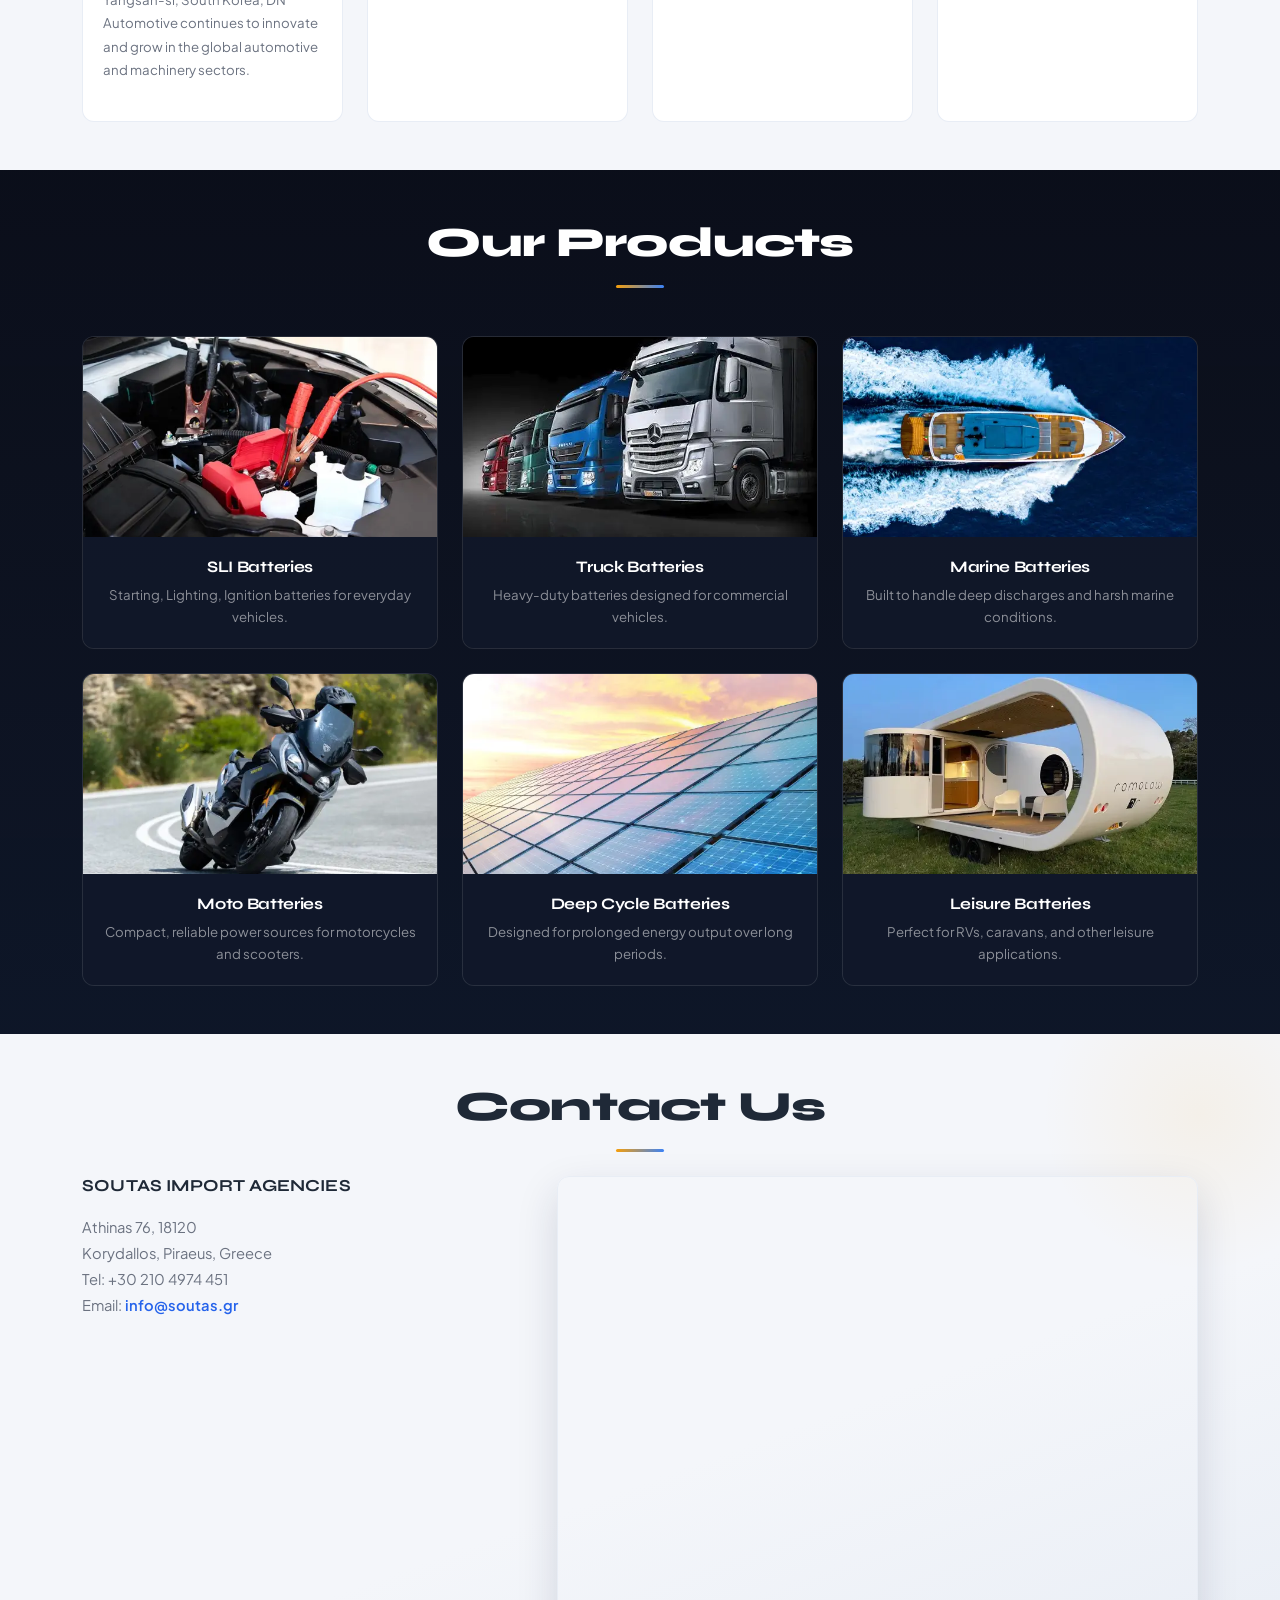
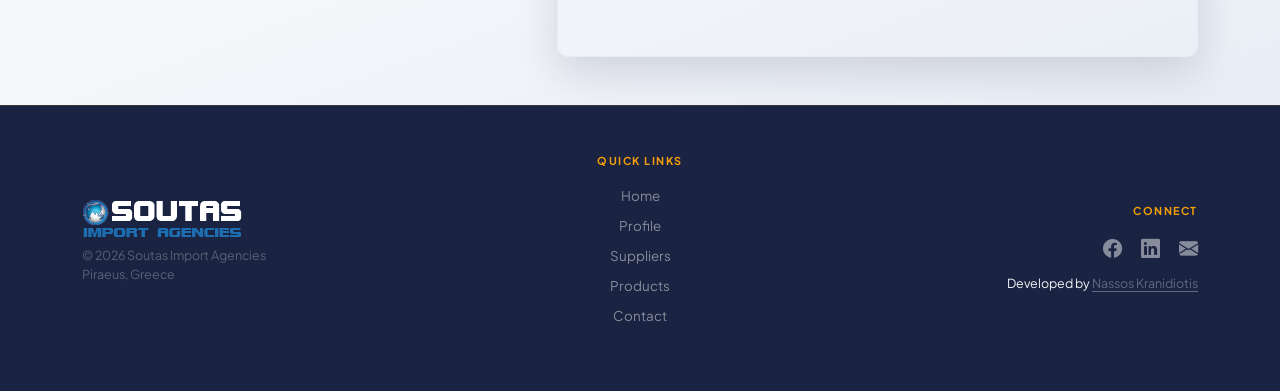
==== commit 9afff7ad: "feat: Enhance website interactivity and aesthetics - Updated back-to-top button display style for im" ====
--- a/index.html
+++ b/index.html
@@ -7,10 +7,7 @@
   <meta name="title" content="Soutas Import Agencies – Batteries & Lubricants Importer">
   <meta name="description" content="Soutas Import Agencies imports and distributes high-quality batteries and lubricants from leading global suppliers across Greece, Cyprus, and the Balkans.">
 
-  <!-- Keywords (optional but not critical today) -->
   <meta name="keywords" content="batteries, lubricants, automotive, truck batteries, marine batteries, import, Greece, Cyprus, Balkans">
-
-  <!-- Author -->
   <meta name="author" content="Soutas Import Agencies">
 
   <!-- Open Graph Meta Tags -->
@@ -29,14 +26,15 @@
   />
 
   <!-- Google Fonts -->
-  <link href="https://fonts.googleapis.com/css2?family=Inter:wght@400;500;600;700&family=Poppins:wght@600;700&display=swap" rel="stylesheet">
+  <link rel="preconnect" href="https://fonts.googleapis.com">
+  <link rel="preconnect" href="https://fonts.gstatic.com" crossorigin>
+  <link href="https://fonts.googleapis.com/css2?family=Syne:wght@600;700;800&family=Plus+Jakarta+Sans:wght@400;500;600;700&display=swap" rel="stylesheet">
 
   <!-- Custom CSS -->
   <link rel="stylesheet" href="style.css" />
 
-  <!-- Font Awesome Icons -->
+  <!-- Bootstrap Icons -->
   <link rel="stylesheet" href="https://cdn.jsdelivr.net/npm/bootstrap-icons@1.10.5/font/bootstrap-icons.css">
-
 
   <!-- AOS (Animate On Scroll) CSS -->
   <link href="https://cdn.jsdelivr.net/npm/aos@2.3.4/dist/aos.css" rel="stylesheet">
@@ -72,20 +70,23 @@
 </head>
 <body>
 
+  <!-- Scroll Progress Bar -->
+  <div id="scroll-progress"></div>
+
   <!-- Video Background -->
   <video class="video-background" autoplay muted loop playsinline poster="assets/video-poster.webp" preload="auto" aria-label="Background video of battery products">
-    <source src="assets/vb1-optimized.webm" type="video/webm" />
-    <source src="assets/vb1.mp4" type="video/mp4" />
+    <source src="assets/hero.webm" type="video/webm" />
+    <source src="assets/hero.mp4" type="video/mp4" />
     Your browser does not support HTML5 video.
   </video>
 
   <!-- Navbar -->
-  <nav class="navbar navbar-expand-lg navbar-dark fixed-top shadow custom-navbar">
-    <div class="container">
-        <a class="navbar-brand d-flex align-items-center gap-2" href="#home">
-          <img src="assets/logo.png" alt="Soutas Logo" height="40" loading="lazy">
-        </a>      
-        <button
+  <nav class="navbar navbar-expand-lg navbar-dark fixed-top custom-navbar">
+    <div class="container">
+      <a class="navbar-brand d-flex align-items-center gap-2" href="#home">
+        <img src="assets/logo.png" alt="Soutas Logo" height="40" loading="lazy">
+      </a>
+      <button
         class="navbar-toggler"
         type="button"
         data-bs-toggle="collapse"
@@ -120,28 +121,53 @@
   </nav>
 
 
-  <!-- SPA Sections -->
-  <section id="home" class="min-vh-100 py-5 d-flex align-items-center justify-content-center text-white">
-    <div class="text-center">
-      <img src="assets/companyname.png" alt="Soutas Import Agencies" class="img-fluid" style="max-height: 50px;" loading="lazy">
-      <h1 class="lead" style="color: #f8f9fac2; font-size: 16px;">BATTERIES & RELATED PRODUCTS</h1>
-      <a href="#contact" class="btn btn-primary btn-lg mt-4">Get in Touch</a>
+  <!-- Hero Section -->
+  <section id="home" class="hero-section min-vh-100 d-flex align-items-center justify-content-center text-white">
+    <div class="hero-content text-center">
+      <img src="assets/companyname.png" alt="Soutas Import Agencies" class="hero-logo img-fluid" loading="lazy">
+      <p class="hero-tagline">BATTERIES &amp; RELATED PRODUCTS</p>
+      <a href="#contact" class="btn btn-hero mt-4">Get in Touch <i class="bi bi-arrow-right ms-1"></i></a>
+    </div>
+    <!-- Floating stat chips -->
+    <div class="hero-chips" aria-hidden="true">
+      <div class="hero-chip">35+ Years</div>
+      <div class="hero-chip">4 Global Suppliers</div>
+      <div class="hero-chip">Est. 1994</div>
+    </div>
+    <!-- Scroll indicator -->
+    <div class="scroll-indicator" aria-hidden="true">
+      <span></span>
     </div>
   </section>
 
 
-  <div class="bg-primary text-white text-center py-3" data-aos="fade-up">
-    <p class="mb-0 fw-semibold">
-      <i class="bi bi-battery-full me-2"></i>Over 35 years of experience in battery business!
-    </p>
+  <!-- Stats Bar -->
+  <div class="stats-bar" data-aos="fade-up">
+    <div class="container">
+      <div class="row text-center">
+        <div class="stat-item col-4">
+          <span class="stat-number" data-target="35" data-suffix="+">0</span>
+          <span class="stat-label">Years in Business</span>
+        </div>
+        <div class="stat-item col-4">
+          <span class="stat-number" data-target="4">0</span>
+          <span class="stat-label">Global Suppliers</span>
+        </div>
+        <div class="stat-item col-4">
+          <span class="stat-number" data-target="1994">0</span>
+          <span class="stat-label">Founded</span>
+        </div>
+      </div>
+    </div>
   </div>
 
 
-  <section id="profile" class="py-5" data-aos="fade-up">
-    <div class="container">
-      <h2 class="mb-5 text-center">Who We Are</h2>
+  <!-- Profile Section -->
+  <section id="profile" class="profile-section py-5" data-aos="fade-up">
+    <div class="container">
+      <h2 class="section-heading mb-5 text-center">Who We Are</h2>
       <div class="row align-items-center">
-        
+
         <!-- Text Column -->
         <div class="col-md-6 text-justify">
           <p class="lead">
@@ -150,19 +176,21 @@
           </p>
           <p>
             Founded in 1994, Soutas Import Agencies has built a long-standing presence in the automotive battery and lubricant import sector, proudly serving the market for over 30 years. We have earned a reputation for quality, innovation, and service excellence in the distribution of high-quality products, offering flexible solutions and personalized service to our clients.
-           </p>
+          </p>
           <p>
             With decades of experience in the industry, Soutas Import Agencies partners with leading global suppliers renowned for their reliability and product excellence in the automotive battery and lubricant markets. Among our esteemed battery partners are DN Automotive Corp. (South Korea), Monbat AD (Bulgaria), the Chinese powerhouse Camel Group, and Malaysian energy solutions manufacturer JUST Energy — all manufacturers of advanced batteries for cars, trucks, boats, and specialized applications.
           </p>
           <p>
-            Committed to quality, reliability, and mutually beneficial cooperation, Soutas Import Agencies continuously strives to meet customer needs and foster growth in the Greek market.            
+            Committed to quality, reliability, and mutually beneficial cooperation, Soutas Import Agencies continuously strives to meet customer needs and foster growth in the Greek market.
           </p>
         </div>
 
         <!-- Image Column -->
         <div class="col-md-5 text-center">
-          <img src="assets/founder.webp" alt="Nikolaos Soutas, founder of Soutas Import Agencies" class="img-fluid rounded shadow" loading="lazy">
-          <p class="small mt-3">Nikolaos Soutas, founder of Soutas Import Agencies.</p>
+          <div class="founder-img-wrap">
+            <img src="assets/founder.webp" alt="Nikolaos Soutas, founder of Soutas Import Agencies" class="img-fluid" loading="lazy">
+            <p class="founder-caption">Nikolaos Soutas, founder of Soutas Import Agencies.</p>
+          </div>
         </div>
 
       </div>
@@ -170,48 +198,57 @@
   </section>
 
 
-  <section id="suppliers" class="py-5 bg-light">
-    <div class="container">
-      <h2 class="mb-5 text-center">Our Suppliers</h2>
-      <div class="row gx-5 text-center justify-content-center">
-        
+  <!-- Suppliers Section -->
+  <section id="suppliers" class="py-5">
+    <div class="container">
+      <h2 class="section-heading mb-5 text-center">Our Suppliers</h2>
+      <div class="row gx-4 gy-4 text-center justify-content-center">
+
         <!-- Supplier 1 -->
-        <div class="col-md-3 mb-4" data-aos="zoom-in" data-aos-delay="100">
-          <img src="assets/dn.webp" alt="DN Automotive Corp." class="img-fluid rounded shadow-sm mb-3" style="height: 200px; object-fit: contain;" loading="lazy">
-          <h5>DN Automotive Corp.</h5>
-          <p class="text-muted text-justify">DN Automotive Corporation is a South Korean company specializing in automotive parts, batteries, and machine tools. Founded in 1971 as Dong-Ah Tire & Rubber, it has grown into a global player with a strong presence in the automotive industry.</p>
-          <p class="text-muted text-justify">The company operates through several key divisions:</p>
-          <ul class="text-muted text-justify">
-            <li><strong>VMS (Vibration Management Systems):</strong> DN Automotive is a top supplier of anti-vibration components, including engine mounts and bushings, serving major automakers like GM and Stellantis.</li>
-            <li><strong>BTS (Battery Technology Systems):</strong> Since entering the battery business in 1999, DN Automotive has developed and supplied various automotive batteries, including AGM batteries for start-stop vehicles.</li>
-            <li><strong>TUBE Division:</strong> Specializes in automotive tubes, flaps, and rubber products, maintaining a strong global presence.</li>
-          </ul>
-          <p class="text-muted text-justify">In 2022, DN Automotive expanded its capabilities by acquiring Doosan Machine Tools, now known as DN Solutions, enhancing its position in the machine tool industry. Headquartered in Yangsan-si, South Korea, DN Automotive continues to innovate and grow in the global automotive and machinery sectors.</p>
+        <div class="col-md-3 supplier-card" data-aos="fade-up" data-aos-delay="0">
+          <div class="card">
+            <img src="assets/dn.webp" alt="DN Automotive Corp." class="img-fluid mb-3" loading="lazy">
+            <h5>DN Automotive Corp.</h5>
+            <p class="text-justify">DN Automotive Corporation is a South Korean company specializing in automotive parts, batteries, and machine tools. Founded in 1971 as Dong-Ah Tire &amp; Rubber, it has grown into a global player with a strong presence in the automotive industry.</p>
+            <p class="text-justify">The company operates through several key divisions:</p>
+            <ul class="text-justify">
+              <li><strong>VMS (Vibration Management Systems):</strong> DN Automotive is a top supplier of anti-vibration components, including engine mounts and bushings, serving major automakers like GM and Stellantis.</li>
+              <li><strong>BTS (Battery Technology Systems):</strong> Since entering the battery business in 1999, DN Automotive has developed and supplied various automotive batteries, including AGM batteries for start-stop vehicles.</li>
+              <li><strong>TUBE Division:</strong> Specializes in automotive tubes, flaps, and rubber products, maintaining a strong global presence.</li>
+            </ul>
+            <p class="text-justify">In 2022, DN Automotive expanded its capabilities by acquiring Doosan Machine Tools, now known as DN Solutions, enhancing its position in the machine tool industry. Headquartered in Yangsan-si, South Korea, DN Automotive continues to innovate and grow in the global automotive and machinery sectors.</p>
+          </div>
         </div>
 
         <!-- Supplier 2 -->
-        <div class="col-md-3 mb-4" data-aos="zoom-in" data-aos-delay="100">
-          <img src="assets/monbat.webp" alt="MONBAT AD" class="img-fluid rounded shadow-sm mb-3" style="height: 200px; object-fit: contain;" loading="lazy">
-          <h5>MONBAT AD</h5>
-          <p class="text-muted text-justify">Monbat AD is a leading Bulgarian battery manufacturer, founded in 1959 and headquartered in Sofia. The company specializes in producing lead-acid and lithium-ion batteries for various applications, including automotive, industrial, marine, and military uses. Monbat operates production and recycling facilities across Bulgaria, Romania, Serbia, and Italy, with a recycling capacity of 158,000 tonnes of used lead-acid batteries per year.</p>
-          <p class="text-muted text-justify">In 2017, Monbat expanded into lithium-ion technology by acquiring German companies Gaia Akkumulatorenwerke and EAS Germany, now operating under EAS Batteries GmbH . The company is listed on the Bulgarian Stock Exchange under the ticker MONB and employs over 1,300 people worldwide.</p>
+        <div class="col-md-3 supplier-card" data-aos="fade-up" data-aos-delay="100">
+          <div class="card">
+            <img src="assets/monbat.webp" alt="MONBAT AD" class="img-fluid mb-3" loading="lazy">
+            <h5>MONBAT AD</h5>
+            <p class="text-justify">Monbat AD is a leading Bulgarian battery manufacturer, founded in 1959 and headquartered in Sofia. The company specializes in producing lead-acid and lithium-ion batteries for various applications, including automotive, industrial, marine, and military uses. Monbat operates production and recycling facilities across Bulgaria, Romania, Serbia, and Italy, with a recycling capacity of 158,000 tonnes of used lead-acid batteries per year.</p>
+            <p class="text-justify">In 2017, Monbat expanded into lithium-ion technology by acquiring German companies Gaia Akkumulatorenwerke and EAS Germany, now operating under EAS Batteries GmbH. The company is listed on the Bulgarian Stock Exchange under the ticker MONB and employs over 1,300 people worldwide.</p>
+          </div>
         </div>
 
         <!-- Supplier 3 -->
-        <div class="col-md-3 mb-4" data-aos="zoom-in" data-aos-delay="100">
-          <img src="assets/camel.webp" alt="Camel Group Co., Ltd." class="img-fluid rounded shadow-sm mb-3" style="height: 200px; object-fit: contain;" loading="lazy">
-          <h5>Camel Group Co., Ltd.</h5>
-          <p class="text-muted text-justify">Camel Group Co., Ltd., founded in 1980, is Asia’s largest car battery manufacturer, specializing in lead-acid and lithium-ion batteries. Headquartered in Xiangyang, China, the company operates eight production bases and four R&D centers, with over 7,300 employees.</p>
-          <p class="text-muted text-justify">Camel’s product lineup includes automotive starter batteries, start-stop batteries, heavy-duty truck batteries, marine batteries, and lithium-ion solutions for electric vehicles and energy storage systems. The company also emphasizes sustainability through battery recycling and green energy initiatives.</p>
-          <p class="text-muted text-justify">With a global presence in over 80 countries, Camel serves both OEM and aftermarket clients, including major automakers. The company is publicly listed on the Shanghai Stock Exchange under the ticker 601311.</p>
+        <div class="col-md-3 supplier-card" data-aos="fade-up" data-aos-delay="200">
+          <div class="card">
+            <img src="assets/camel.webp" alt="Camel Group Co., Ltd." class="img-fluid mb-3" loading="lazy">
+            <h5>Camel Group Co., Ltd.</h5>
+            <p class="text-justify">Camel Group Co., Ltd., founded in 1980, is Asia's largest car battery manufacturer, specializing in lead-acid and lithium-ion batteries. Headquartered in Xiangyang, China, the company operates eight production bases and four R&amp;D centers, with over 7,300 employees.</p>
+            <p class="text-justify">Camel's product lineup includes automotive starter batteries, start-stop batteries, heavy-duty truck batteries, marine batteries, and lithium-ion solutions for electric vehicles and energy storage systems. The company also emphasizes sustainability through battery recycling and green energy initiatives.</p>
+            <p class="text-justify">With a global presence in over 80 countries, Camel serves both OEM and aftermarket clients, including major automakers. The company is publicly listed on the Shanghai Stock Exchange under the ticker 601311.</p>
+          </div>
         </div>
 
         <!-- Supplier 4 -->
-        <div class="col-md-3 mb-4" data-aos="zoom-in" data-aos-delay="100">
-          <img src="assets/just-energy.png" alt="JUST Energy" class="img-fluid rounded shadow-sm mb-3" style="height: 200px; object-fit: contain;" loading="lazy">
-          <h5>JUST Energy</h5>
-          <p class="text-muted text-justify">Established in year 2016 in Malaysia, Just Energy Sdn. Bhd. is a high-tech enterprise focusing on the research, development, production and sales of automotive lead-acid batteries and accessories. It is a wholly-owned subsidiary of Zhejiang Just Electrical Appliances Co., Ltd. Its headquarters and R&D base are located in Nubu Industrial Park, Lanxi City, Zhejiang Province, China.</p>
-          <p class="text-muted text-justify">The parent company Zhejiang Just Electrical Appliances Co., Ltd. (formerly known as Hangzhou Battery Factory) was founded in 1979. The company holds the position of Vice Chairman for Lead-acid Battery Branch of the China Electrical Equipment Association, Executive Director for China Battery Industry Association, and Vice Chairman for Zhejiang Battery Industry Association. The company has a history of more than 40 years in the production of battery product and is renowned as a high-tech enterprise specializing in the production of high-performance batteries.</p>
+        <div class="col-md-3 supplier-card" data-aos="fade-up" data-aos-delay="300">
+          <div class="card">
+            <img src="assets/just-energy.png" alt="JUST Energy" class="img-fluid mb-3" loading="lazy">
+            <h5>JUST Energy</h5>
+            <p class="text-justify">Established in year 2016 in Malaysia, Just Energy Sdn. Bhd. is a high-tech enterprise focusing on the research, development, production and sales of automotive lead-acid batteries and accessories. It is a wholly-owned subsidiary of Zhejiang Just Electrical Appliances Co., Ltd. Its headquarters and R&amp;D base are located in Nubu Industrial Park, Lanxi City, Zhejiang Province, China.</p>
+            <p class="text-justify">The parent company Zhejiang Just Electrical Appliances Co., Ltd. (formerly known as Hangzhou Battery Factory) was founded in 1979. The company holds the position of Vice Chairman for Lead-acid Battery Branch of the China Electrical Equipment Association, Executive Director for China Battery Industry Association, and Vice Chairman for Zhejiang Battery Industry Association. The company has a history of more than 40 years in the production of battery product and is renowned as a high-tech enterprise specializing in the production of high-performance batteries.</p>
+          </div>
         </div>
 
       </div>
@@ -219,73 +256,74 @@
   </section>
 
 
+  <!-- Products Section -->
   <section id="products" class="py-5">
     <div class="container">
-      <h2 class="mb-5 text-center text-white">Our Products</h2>
+      <h2 class="section-heading section-heading--light mb-5 text-center">Our Products</h2>
       <div class="row g-4">
 
         <!-- SLI Batteries -->
         <div class="col-sm-6 col-lg-4">
-          <div class="card h-100 shadow-sm" data-aos="fade-up" data-aos-delay="100">
+          <div class="card product-card h-100" data-aos="fade-up" data-aos-delay="0">
             <img src="assets/sli.webp" class="card-img-top" alt="SLI Batteries" loading="lazy">
             <div class="card-body text-center">
               <h5 class="card-title">SLI Batteries</h5>
-              <p class="card-text text-muted">Starting, Lighting, Ignition batteries for everyday vehicles.</p>
+              <p class="card-text">Starting, Lighting, Ignition batteries for everyday vehicles.</p>
             </div>
           </div>
         </div>
 
         <!-- Truck Batteries -->
         <div class="col-sm-6 col-lg-4">
-          <div class="card h-100 shadow-sm" data-aos="fade-up" data-aos-delay="100">
+          <div class="card product-card h-100" data-aos="fade-up" data-aos-delay="100">
             <img src="assets/truck.webp" class="card-img-top" alt="Truck Batteries" loading="lazy">
             <div class="card-body text-center">
               <h5 class="card-title">Truck Batteries</h5>
-              <p class="card-text text-muted">Heavy-duty batteries designed for commercial vehicles.</p>
+              <p class="card-text">Heavy-duty batteries designed for commercial vehicles.</p>
             </div>
           </div>
         </div>
 
         <!-- Marine Batteries -->
         <div class="col-sm-6 col-lg-4">
-          <div class="card h-100 shadow-sm" data-aos="fade-up" data-aos-delay="100">
+          <div class="card product-card h-100" data-aos="fade-up" data-aos-delay="200">
             <img src="assets/marine.webp" class="card-img-top" alt="Marine Batteries" loading="lazy">
             <div class="card-body text-center">
               <h5 class="card-title">Marine Batteries</h5>
-              <p class="card-text text-muted">Built to handle deep discharges and harsh marine conditions.</p>
+              <p class="card-text">Built to handle deep discharges and harsh marine conditions.</p>
             </div>
           </div>
         </div>
 
         <!-- Moto Batteries -->
         <div class="col-sm-6 col-lg-4">
-          <div class="card h-100 shadow-sm" data-aos="fade-up" data-aos-delay="100">
+          <div class="card product-card h-100" data-aos="fade-up" data-aos-delay="300">
             <img src="assets/moto.webp" class="card-img-top" alt="Motorcycle Batteries" loading="lazy">
             <div class="card-body text-center">
               <h5 class="card-title">Moto Batteries</h5>
-              <p class="card-text text-muted">Compact, reliable power sources for motorcycles and scooters.</p>
+              <p class="card-text">Compact, reliable power sources for motorcycles and scooters.</p>
             </div>
           </div>
         </div>
 
         <!-- Deep Cycle Batteries -->
         <div class="col-sm-6 col-lg-4">
-          <div class="card h-100 shadow-sm" data-aos="fade-up" data-aos-delay="100">
+          <div class="card product-card h-100" data-aos="fade-up" data-aos-delay="400">
             <img src="assets/deep-cycle.webp" class="card-img-top" alt="Deep Cycle Batteries" loading="lazy">
             <div class="card-body text-center">
               <h5 class="card-title">Deep Cycle Batteries</h5>
-              <p class="card-text text-muted">Designed for prolonged energy output over long periods.</p>
+              <p class="card-text">Designed for prolonged energy output over long periods.</p>
             </div>
           </div>
         </div>
 
         <!-- Leisure Batteries -->
         <div class="col-sm-6 col-lg-4">
-          <div class="card h-100 shadow-sm" data-aos="fade-up" data-aos-delay="100">
+          <div class="card product-card h-100" data-aos="fade-up" data-aos-delay="500">
             <img src="assets/leisure.webp" class="card-img-top" alt="Leisure Batteries" loading="lazy">
             <div class="card-body text-center">
               <h5 class="card-title">Leisure Batteries</h5>
-              <p class="card-text text-muted">Perfect for RVs, caravans, and other leisure applications.</p>
+              <p class="card-text">Perfect for RVs, caravans, and other leisure applications.</p>
             </div>
           </div>
         </div>
@@ -295,13 +333,14 @@
   </section>
 
 
-  <section id="contact" class="py-5 bg-light">
-    <div class="container">
-      <h2 class="mb-4 text-center">Contact Us</h2>
-      <div class="row justify-content-center">
-        
+  <!-- Contact Section -->
+  <section id="contact" class="contact-section py-5">
+    <div class="container">
+      <h2 class="section-heading mb-4 text-center">Contact Us</h2>
+      <div class="row justify-content-center" data-aos="fade-up">
+
         <!-- Contact Info -->
-        <div class="col-md-5 mb-4">
+        <div class="col-md-5 mb-4 contact-info-block">
           <h5 class="fw-bold">SOUTAS IMPORT AGENCIES</h5>
           <p class="mb-1">Athinas 76, 18120</p>
           <p class="mb-1">Korydallos, Piraeus, Greece</p>
@@ -313,7 +352,7 @@
         <div class="col-md-7">
           <div class="ratio ratio-4x3">
             <iframe src="https://www.google.com/maps/embed?pb=!1m18!1m12!1m3!1d3145.0224067247746!2d23.64868987648002!3d37.976606400507094!2m3!1f0!2f0!3f0!3m2!1i1024!2i768!4f13.1!3m3!1m2!1s0x14a1bb716eb73775%3A0xb2956a443594f9bd!2sAthinas%2076%2C%20Koridallos%20181%2020!5e0!3m2!1sen!2sgr!4v1747737452513!5m2!1sen!2sgr" width="600" height="450" style="border:0;" allowfullscreen="" loading="lazy" referrerpolicy="no-referrer-when-downgrade">
-            </iframe>          
+            </iframe>
           </div>
         </div>
 
@@ -322,38 +361,38 @@
   </section>
 
 
-  <footer class="bg-dark text-light py-4">
+  <footer class="site-footer text-light py-5">
     <div class="container text-center text-md-start">
       <div class="row align-items-center">
 
         <!-- Logo -->
         <div class="col-md-4 mb-3 mb-md-0 text-center text-md-start">
           <img src="assets/logo.png" alt="Soutas Logo" height="40" class="mb-2" loading="lazy">
-          <p class="small mb-0">&copy; <span id="year"></span> Soutas Import Agencies</p>
-          <p class="small">Piraeus, Greece</p>
+          <p class="copyright mb-0">&copy; <span id="year"></span> Soutas Import Agencies</p>
+          <p class="copyright">Piraeus, Greece</p>
         </div>
 
         <!-- Quick Links -->
         <div class="col-md-4 mb-3 mb-md-0 text-center">
-          <h6 class="text-uppercase fw-bold">Quick Links</h6>
-          <ul class="list-unstyled small">
-            <li><a href="#home" class="text-light text-decoration-none">Home</a></li>
-            <li><a href="#profile" class="text-light text-decoration-none">Profile</a></li>
-            <li><a href="#suppliers" class="text-light text-decoration-none">Suppliers</a></li>
-            <li><a href="#products" class="text-light text-decoration-none">Products</a></li>
-            <li><a href="#contact" class="text-light text-decoration-none">Contact</a></li>
+          <h6>Quick Links</h6>
+          <ul class="list-unstyled">
+            <li><a href="#home">Home</a></li>
+            <li><a href="#profile">Profile</a></li>
+            <li><a href="#suppliers">Suppliers</a></li>
+            <li><a href="#products">Products</a></li>
+            <li><a href="#contact">Contact</a></li>
           </ul>
         </div>
 
         <!-- Social Media -->
         <div class="col-md-4 text-center text-md-end">
-          <h6 class="text-uppercase fw-bold">Connect</h6>
-          <a href="https://www.facebook.com/soutas.import" class="text-light me-3 fs-5" aria-label="Facebook" target="_blank" rel="noopener noreferrer"><i class="bi bi-facebook"></i></a>
-          <a href="https://www.linkedin.com/company/soutas-import-agencies" class="text-light me-3 fs-5" aria-label="Linkedin" target="_blank" rel="noopener noreferrer"><i class="bi bi-linkedin"></i></a>
-          <a href="mailto:info@soutas.gr" class="text-light fs-5" aria-label="Email"><i class="bi bi-envelope-fill"></i></a>
-          <p class="small mt-3 mb-0">
-                    Developed by <a href="https://nassoskranidiotis.com" class="text-light text-decoration-underline" target="_blank">Nassos Kranidiotis</a>
-          </p>          
+          <h6>Connect</h6>
+          <a href="https://www.facebook.com/soutas.import" class="social-link me-3" aria-label="Facebook" target="_blank" rel="noopener noreferrer"><i class="bi bi-facebook"></i></a>
+          <a href="https://www.linkedin.com/company/soutas-import-agencies" class="social-link me-3" aria-label="LinkedIn" target="_blank" rel="noopener noreferrer"><i class="bi bi-linkedin"></i></a>
+          <a href="mailto:info@soutas.gr" class="social-link" aria-label="Email"><i class="bi bi-envelope-fill"></i></a>
+          <p class="dev-credit">
+            Developed by <a href="https://nassoskranidiotis.com" target="_blank">Nassos Kranidiotis</a>
+          </p>
         </div>
 
       </div>
@@ -361,15 +400,13 @@
   </footer>
 
   <!-- Back to Top Button -->
-  <button id="backToTop" class="btn btn-primary position-fixed" style="bottom: 20px; right: 20px; display: none; z-index: 999;">
+  <button id="backToTop" class="btn btn-back-top position-fixed" style="display:none" aria-label="Back to top">
     <i class="bi bi-arrow-up"></i>
   </button>
 
 
-  <!-- Bootstrap JS (for navbar toggle) -->
-  <script
-    src="https://cdn.jsdelivr.net/npm/bootstrap@5.3.3/dist/js/bootstrap.bundle.min.js"
-  ></script>
+  <!-- Bootstrap JS -->
+  <script src="https://cdn.jsdelivr.net/npm/bootstrap@5.3.3/dist/js/bootstrap.bundle.min.js"></script>
 
   <!-- AOS JS -->
   <script src="https://cdn.jsdelivr.net/npm/aos@2.3.4/dist/aos.js"></script>
--- a/style.css
+++ b/style.css
@@ -1,68 +1,174 @@
+/* ============================================================
+   BLOCK 1 — ROOT VARIABLES + BASE RESET
+   ============================================================ */
 :root {
-  --primary-color: #0d6efd;
-  --dark-bg: #343a40;
-  --light-text: #f8f9fa;
-  --transition-speed: 0.3s ease;
-  --overlay-dark: rgba(27, 24, 24, 0.9);
+  /* Dark tones */
+  --color-void:           #0B0F1A;
+  --color-midnight:       #0F1729;
+  --color-navy:           #1A2341;
+  --color-navy-light:     #232E52;
+
+  /* Amber / Gold — primary accent */
+  --color-amber:          #F59E0B;
+  --color-gold:           #FBBF24;
+  --color-amber-dark:     #D97706;
+  --color-amber-tint:     #FEF3C7;
+
+  /* Electric Blue — secondary accent */
+  --color-electric:       #2563EB;
+  --color-electric-light: #3B82F6;
+
+  /* Neutrals */
+  --color-surface:        #F4F6FA;
+  --color-ice:            #E8EDF5;
+  --color-muted:          #6B7280;
+  --color-ink:            #1F2937;
+  --color-white:          #FFFFFF;
+
+  /* Typography */
+  --font-heading: 'Syne', sans-serif;
+  --font-body:    'Plus Jakarta Sans', sans-serif;
+
+  /* Motion */
+  --transition-base:   0.3s ease;
+  --transition-smooth: 0.5s cubic-bezier(0.4, 0, 0.2, 1);
+  --radius-card:       12px;
+  --radius-sm:         6px;
+
+  /* Bootstrap token overrides */
+  --bs-primary:        #F59E0B;
+  --bs-primary-rgb:    245, 158, 11;
+  --bs-dark:           #0F1729;
+  --bs-dark-rgb:       15, 23, 41;
+  --bs-light:          #F4F6FA;
+  --bs-light-rgb:      244, 246, 250;
+}
+
+*, *::before, *::after {
+  box-sizing: border-box;
+}
+
+html {
+  scroll-behavior: smooth;
+  font-size: 16px;
 }
 
 html, body {
   height: 100%;
-  font-family: 'Inter', -apple-system, BlinkMacSystemFont, 'Segoe UI', sans-serif;
-  color: var(--light-text);
-}
-
-html {
-  scroll-behavior: smooth;
-}
-
+}
+
+body {
+  font-family: var(--font-body);
+  color: var(--color-ink);
+  background-color: var(--color-void);
+  overflow-x: hidden;
+}
+
+h1, h2, h3, h4, h5, h6 {
+  font-family: var(--font-heading);
+  font-weight: 700;
+  letter-spacing: -0.02em;
+}
+
+section {
+  scroll-margin-top: 66px;
+}
+
+.text-justify {
+  text-align: justify;
+}
+
+
+/* ============================================================
+   BLOCK 2 — SCROLL PROGRESS BAR
+   ============================================================ */
+#scroll-progress {
+  position: fixed;
+  top: 0;
+  left: 0;
+  height: 3px;
+  width: 0%;
+  background: linear-gradient(90deg, var(--color-amber), var(--color-electric-light));
+  z-index: 9999;
+  transition: width 0.1s linear;
+}
+
+
+/* ============================================================
+   BLOCK 3 — VIDEO BACKGROUND
+   ============================================================ */
 .video-background {
   position: fixed;
-  top: 0; left: 0;
-  width: 100%; height: 100%;
+  top: 0;
+  left: 0;
+  width: 100%;
+  height: 100%;
   object-fit: cover;
   z-index: -1;
 }
 
-section {
-  scroll-margin-top: 66px;
-}
-
-.text-justify {
-  text-align: justify;
-}
-
-h1, h2, h5, h6 {
-  font-family: 'Poppins', sans-serif;
-  font-weight: 700;
-}
-
-h1 {
-  font-size: 3em;
-}
-
+
+/* ============================================================
+   BLOCK 4 — NAVBAR
+   ============================================================ */
 .custom-navbar {
-  background-color: rgba(33, 37, 41, 0.85);
-  backdrop-filter: blur(5px);
-  transition: box-shadow var(--transition-speed);
-}
-
-.custom-navbar:hover {
-  box-shadow: 0 4px 12px rgba(0, 0, 0, 0.3);
+  background-color: transparent;
+  backdrop-filter: none;
+  border-bottom: 1px solid transparent;
+  transition: background-color 0.4s ease, border-color 0.4s ease, backdrop-filter 0.4s ease;
+  padding-top: 14px;
+  padding-bottom: 14px;
+}
+
+.custom-navbar.scrolled {
+  background-color: rgba(15, 23, 41, 0.92);
+  backdrop-filter: blur(12px);
+  -webkit-backdrop-filter: blur(12px);
+  border-bottom-color: rgba(245, 158, 11, 0.15);
+  box-shadow: 0 4px 24px rgba(0, 0, 0, 0.3);
 }
 
 .navbar-brand img {
-  transition: transform var(--transition-speed);
+  transition: transform var(--transition-base);
 }
 
 .navbar-brand:hover img {
-  transform: scale(1.05);
+  transform: scale(1.04);
 }
 
 .nav-link {
-  transition: color var(--transition-speed);
-  position: relative;
-  padding-bottom: 4px;
+  font-family: var(--font-body);
+  font-weight: 600;
+  font-size: 0.82rem;
+  letter-spacing: 0.07em;
+  text-transform: uppercase;
+  color: rgba(255, 255, 255, 0.8) !important;
+  position: relative;
+  padding-bottom: 6px;
+  transition: color var(--transition-base);
+}
+
+.nav-link::after {
+  content: '';
+  position: absolute;
+  bottom: 0;
+  left: 50%;
+  transform: translateX(-50%);
+  width: 0;
+  height: 2px;
+  background: var(--color-amber);
+  border-radius: 2px;
+  transition: width var(--transition-smooth);
+}
+
+.nav-link:hover,
+.nav-link.active {
+  color: var(--color-white) !important;
+}
+
+.nav-link:hover::after,
+.nav-link.active::after {
+  width: 100%;
 }
 
 .nav-link:focus {
@@ -70,66 +176,410 @@
   box-shadow: none;
 }
 
-.nav-link::after {
+
+/* ============================================================
+   BLOCK 5 — SECTION HEADINGS
+   ============================================================ */
+.section-heading {
+  font-family: var(--font-heading);
+  font-weight: 800;
+  font-size: clamp(1.8rem, 4vw, 2.6rem);
+  color: var(--color-ink);
+  display: block;
+  position: relative;
+  padding-bottom: 20px;
+}
+
+.section-heading::after {
   content: '';
   position: absolute;
   bottom: 0;
-  left: 0;
-  width: 0;
-  height: 2px;
-  background-color: var(--primary-color);
-  transition: width var(--transition-speed);
-}
-
-.nav-link:hover::after {
+  left: 50%;
+  transform: translateX(-50%);
+  width: 48px;
+  height: 3px;
+  background: linear-gradient(90deg, var(--color-amber), var(--color-electric-light));
+  border-radius: 2px;
+}
+
+.section-heading--light {
+  color: var(--color-white);
+}
+
+
+/* ============================================================
+   BLOCK 6 — HERO SECTION
+   ============================================================ */
+.hero-section {
+  position: relative;
+  min-height: 100vh;
+  overflow: hidden;
+}
+
+.hero-content {
+  animation: heroReveal 1.2s cubic-bezier(0.16, 1, 0.3, 1) 0.3s both;
+  position: relative;
+  z-index: 2;
+}
+
+@keyframes heroReveal {
+  from {
+    opacity: 0;
+    clip-path: inset(0 0 100% 0);
+    transform: translateY(20px);
+  }
+  to {
+    opacity: 1;
+    clip-path: inset(0 0 0% 0);
+    transform: translateY(0);
+  }
+}
+
+.hero-logo {
+  max-height: 56px;
+  filter: brightness(1.1);
+  margin-bottom: 16px;
+}
+
+.hero-tagline {
+  font-family: var(--font-body);
+  font-weight: 600;
+  font-size: 0.78rem;
+  letter-spacing: 0.24em;
+  text-transform: uppercase;
+  color: rgba(255, 255, 255, 0.55);
+  margin-bottom: 0;
+}
+
+.btn-hero {
+  font-family: var(--font-body);
+  font-weight: 700;
+  font-size: 0.9rem;
+  letter-spacing: 0.04em;
+  color: var(--color-void);
+  background: var(--color-amber);
+  border: none;
+  padding: 14px 36px;
+  border-radius: 50px;
+  position: relative;
+  overflow: hidden;
+  display: inline-flex;
+  align-items: center;
+  gap: 6px;
+  transition: transform 0.3s ease, box-shadow 0.3s ease, color 0.3s ease;
+  animation: heroBtnPulse 3s ease-in-out 1.8s infinite;
+  text-decoration: none;
+}
+
+.btn-hero::before {
+  content: '';
+  position: absolute;
+  inset: 0;
+  background: linear-gradient(135deg, var(--color-gold), var(--color-amber-dark));
+  opacity: 0;
+  transition: opacity 0.3s ease;
+  border-radius: 50px;
+}
+
+.btn-hero:hover {
+  color: var(--color-void);
+  transform: translateY(-3px);
+  box-shadow: 0 20px 40px rgba(245, 158, 11, 0.45);
+  animation: none;
+}
+
+.btn-hero:hover::before {
+  opacity: 1;
+}
+
+.btn-hero i {
+  position: relative;
+  z-index: 1;
+}
+
+@keyframes heroBtnPulse {
+  0%, 100% { box-shadow: 0 0 0 0 rgba(245, 158, 11, 0.55); }
+  50%       { box-shadow: 0 0 0 18px rgba(245, 158, 11, 0); }
+}
+
+/* Floating hero chips */
+.hero-chips {
+  position: absolute;
+  inset: 0;
+  pointer-events: none;
+  z-index: 1;
+}
+
+.hero-chip {
+  position: absolute;
+  background: rgba(255, 255, 255, 0.06);
+  border: 1px solid rgba(255, 255, 255, 0.12);
+  backdrop-filter: blur(8px);
+  -webkit-backdrop-filter: blur(8px);
+  color: rgba(255, 255, 255, 0.75);
+  font-family: var(--font-body);
+  font-size: 0.73rem;
+  font-weight: 600;
+  letter-spacing: 0.04em;
+  padding: 8px 18px;
+  border-radius: 50px;
+  animation: chipFloat 6s ease-in-out infinite;
+}
+
+.hero-chip:nth-child(1) {
+  top: 28%;
+  left: 8%;
+  animation-delay: 0s;
+}
+
+.hero-chip:nth-child(2) {
+  top: 38%;
+  right: 7%;
+  animation-delay: 2s;
+}
+
+.hero-chip:nth-child(3) {
+  bottom: 20%;
+  left: 12%;
+  animation-delay: 4s;
+}
+
+@keyframes chipFloat {
+  0%, 100% { transform: translateY(0px); opacity: 0.7; }
+  50%       { transform: translateY(-10px); opacity: 1; }
+}
+
+/* Scroll indicator */
+.scroll-indicator {
+  position: absolute;
+  bottom: 32px;
+  left: 50%;
+  transform: translateX(-50%);
+  z-index: 2;
+}
+
+.scroll-indicator span {
+  display: block;
+  width: 24px;
+  height: 40px;
+  border: 2px solid rgba(255, 255, 255, 0.3);
+  border-radius: 20px;
+  position: relative;
+}
+
+.scroll-indicator span::before {
+  content: '';
+  position: absolute;
+  top: 5px;
+  left: 50%;
+  transform: translateX(-50%);
+  width: 4px;
+  height: 8px;
+  background: var(--color-amber);
+  border-radius: 4px;
+  animation: scrollBob 2.4s ease-in-out infinite;
+}
+
+@keyframes scrollBob {
+  0%, 100% { top: 5px; opacity: 1; }
+  80%       { top: 20px; opacity: 0; }
+}
+
+
+/* ============================================================
+   BLOCK 7 — STATS BAR
+   ============================================================ */
+.stats-bar {
+  background: linear-gradient(135deg, var(--color-midnight) 0%, var(--color-navy) 100%);
+  border-top: 1px solid rgba(245, 158, 11, 0.2);
+  border-bottom: 1px solid rgba(245, 158, 11, 0.2);
+  padding: 44px 0;
+  position: relative;
+  overflow: hidden;
+}
+
+.stats-bar::before {
+  content: '';
+  position: absolute;
+  top: 50%;
+  left: 50%;
+  transform: translate(-50%, -50%);
+  width: 600px;
+  height: 120px;
+  background: radial-gradient(ellipse, rgba(245, 158, 11, 0.08) 0%, transparent 70%);
+  pointer-events: none;
+}
+
+.stat-item {
+  border-right: 1px solid rgba(255, 255, 255, 0.08);
+  padding: 0 16px;
+}
+
+.stat-item:last-child {
+  border-right: none;
+}
+
+.stat-number {
+  display: block;
+  font-family: var(--font-heading);
+  font-weight: 800;
+  font-size: clamp(2.2rem, 5vw, 3.2rem);
+  color: var(--color-amber);
+  line-height: 1;
+  letter-spacing: -0.03em;
+}
+
+.stat-label {
+  display: block;
+  font-family: var(--font-body);
+  font-size: 0.7rem;
+  font-weight: 600;
+  letter-spacing: 0.12em;
+  text-transform: uppercase;
+  color: rgba(255, 255, 255, 0.4);
+  margin-top: 8px;
+}
+
+
+/* ============================================================
+   BLOCK 8 — PROFILE SECTION
+   ============================================================ */
+.profile-section {
+  background-color: var(--color-midnight);
+  color: var(--color-white);
+}
+
+.profile-section .section-heading {
+  color: var(--color-white);
+}
+
+.profile-section .lead {
+  font-size: 1.05rem;
+  line-height: 1.85;
+  color: rgba(255, 255, 255, 0.85);
+  margin-bottom: 1.5rem;
+}
+
+.profile-section p {
+  color: rgba(255, 255, 255, 0.62);
+  line-height: 1.8;
+}
+
+.founder-img-wrap {
+  position: relative;
+  display: inline-block;
+}
+
+.profile-section img {
+  border-radius: var(--radius-card);
+  transition: transform var(--transition-smooth), box-shadow var(--transition-smooth);
+  position: relative;
+  z-index: 1;
+}
+
+.profile-section img:hover {
+  transform: scale(1.02);
+  box-shadow: 0 24px 48px rgba(0, 0, 0, 0.5), 0 0 0 2px rgba(245, 158, 11, 0.4);
+}
+
+.profile-section .founder-caption {
+  color: rgba(255, 255, 255, 0.38);
+  font-size: 0.8rem;
+  margin-top: 12px;
+}
+
+
+/* ============================================================
+   BLOCK 9 — SUPPLIERS SECTION
+   ============================================================ */
+#suppliers {
+  background-color: var(--color-surface);
+  color: var(--color-ink);
+}
+
+#suppliers .section-heading {
+  color: var(--color-ink);
+}
+
+.supplier-card {
+  display: flex;
+}
+
+.supplier-card .card {
+  border: 1px solid var(--color-ice);
+  border-top: 3px solid transparent;
+  border-radius: var(--radius-card);
+  background: var(--color-white);
+  transition: border-color var(--transition-base), transform var(--transition-smooth), box-shadow var(--transition-smooth);
+  padding: 28px 20px 24px;
   width: 100%;
 }
 
-.nav-link.active {
-  color: var(--primary-color) !important;
-  font-weight: 500;
-}
-
-.nav-link.active::after {
-  width: 100%;
-}
-
-#profile {
-  background-color: var(--dark-bg);
-  color: var(--light-text);
-}
-
-#profile .lead {
-  font-size: 1.1rem;
-  line-height: 1.8;
-  margin-bottom: 1.5rem;
-}
-
-#profile img {
-  transition: transform var(--transition-speed), box-shadow var(--transition-speed);
-}
-
-#profile img:hover {
-  transform: scale(1.02);
-  box-shadow: 0 10px 30px rgba(0, 0, 0, 0.3);
-}
-
+.supplier-card .card:hover {
+  border-top-color: var(--color-amber);
+  transform: translateY(-6px);
+  box-shadow: 0 20px 40px rgba(26, 35, 65, 0.12);
+}
+
+.supplier-card img {
+  height: 120px;
+  object-fit: contain;
+  filter: grayscale(25%);
+  transition: filter var(--transition-base);
+  margin-bottom: 16px;
+}
+
+.supplier-card .card:hover img {
+  filter: grayscale(0%);
+}
+
+.supplier-card h5 {
+  font-family: var(--font-heading);
+  font-weight: 700;
+  color: var(--color-ink);
+  font-size: 0.95rem;
+  margin-bottom: 10px;
+  letter-spacing: 0;
+}
+
+.supplier-card p,
+.supplier-card ul {
+  font-size: 0.83rem;
+  color: var(--color-muted);
+  line-height: 1.75;
+  text-align: left;
+}
+
+.supplier-card li {
+  color: var(--color-muted);
+}
+
+#suppliers .text-muted {
+  color: var(--color-muted) !important;
+}
+
+
+/* ============================================================
+   BLOCK 10 — PRODUCTS SECTION
+   ============================================================ */
 #products {
   background: url('assets/products-bg.jpg') no-repeat center center;
   background-size: cover;
   background-attachment: fixed;
-  padding: 5rem 0; /* optional: top & bottom padding */
+  padding: 80px 0;
   position: relative;
   z-index: 1;
 }
 
 #products::before {
-  content: "";
-  position: absolute;
-  top: 0; left: 0;
-  width: 100%;
-  height: 100%;
-  background: rgba(27, 24, 24, 0.9); /* dark overlay */
+  content: '';
+  position: absolute;
+  inset: 0;
+  background: linear-gradient(
+    to bottom,
+    rgba(11, 15, 26, 0.88) 0%,
+    rgba(15, 23, 41, 0.92) 100%
+  );
   z-index: 0;
 }
 
@@ -138,103 +588,296 @@
   z-index: 1;
 }
 
-#products .card {
-  transition: transform var(--transition-speed), box-shadow var(--transition-speed);
-  background-color: rgba(52, 58, 64, 0.95);
+.product-card {
+  background: rgba(255, 255, 255, 0.04);
+  border: 1px solid rgba(255, 255, 255, 0.08) !important;
+  border-radius: var(--radius-card) !important;
+  overflow: hidden;
+  color: var(--color-white);
+  transition: transform var(--transition-smooth), box-shadow var(--transition-smooth);
+  position: relative;
+}
+
+.product-card::before {
+  content: '';
+  position: absolute;
+  inset: -1px;
+  border-radius: calc(var(--radius-card) + 1px);
+  background: linear-gradient(135deg, var(--color-amber), var(--color-electric-light));
+  opacity: 0;
+  transition: opacity var(--transition-smooth);
+  z-index: -1;
+}
+
+.product-card:hover {
+  transform: translateY(-8px);
+  box-shadow: 0 24px 48px rgba(0, 0, 0, 0.45);
+}
+
+.product-card:hover::before {
+  opacity: 1;
+}
+
+.product-card .card-img-top {
+  height: 200px;
+  object-fit: cover;
+  transition: transform 0.6s ease;
+}
+
+.product-card:hover .card-img-top {
+  transform: scale(1.05);
+}
+
+.product-card .card-body {
+  background: rgba(15, 23, 41, 0.82);
+  padding: 20px;
+}
+
+.product-card .card-title {
+  font-family: var(--font-heading);
+  font-weight: 700;
+  font-size: 1rem;
+  color: var(--color-white);
+  margin-bottom: 8px;
+}
+
+.product-card .card-text {
+  font-size: 0.83rem;
+  color: rgba(255, 255, 255, 0.52);
+  line-height: 1.65;
+}
+
+#products .text-muted {
+  color: rgba(255, 255, 255, 0.52) !important;
+}
+
+
+/* ============================================================
+   BLOCK 11 — CONTACT SECTION
+   ============================================================ */
+.contact-section {
+  background: linear-gradient(160deg, var(--color-surface) 60%, var(--color-ice) 100%);
+  color: var(--color-ink);
+  position: relative;
+  overflow: hidden;
+}
+
+.contact-section::before {
+  content: '';
+  position: absolute;
+  top: -80px;
+  right: -80px;
+  width: 320px;
+  height: 320px;
+  background: radial-gradient(circle, rgba(245, 158, 11, 0.07) 0%, transparent 70%);
+  pointer-events: none;
+}
+
+.contact-section .section-heading {
+  color: var(--color-ink);
+}
+
+.contact-info-block h5 {
+  font-family: var(--font-heading);
+  font-weight: 800;
+  font-size: 1.05rem;
+  color: var(--color-ink);
+  margin-bottom: 20px;
+  letter-spacing: 0.01em;
+}
+
+.contact-info-block p {
+  color: var(--color-muted);
+  font-size: 0.92rem;
+  margin-bottom: 6px;
+}
+
+.contact-info-block a {
+  color: var(--color-electric);
+  text-decoration: none;
+  font-weight: 600;
+  transition: color var(--transition-base);
+}
+
+.contact-info-block a:hover {
+  color: var(--color-amber);
+}
+
+.contact-section .ratio {
+  border-radius: var(--radius-card);
+  overflow: hidden;
+  box-shadow: 0 16px 40px rgba(26, 35, 65, 0.15);
+  border: 1px solid var(--color-ice);
+}
+
+
+/* ============================================================
+   BLOCK 12 — FOOTER
+   ============================================================ */
+.site-footer {
+  background: var(--color-navy);
+  border-top: 1px solid rgba(245, 158, 11, 0.15);
+}
+
+.site-footer h6 {
+  font-family: var(--font-body);
+  font-size: 0.68rem;
+  font-weight: 700;
+  letter-spacing: 0.14em;
+  text-transform: uppercase;
+  color: var(--color-amber);
+  margin-bottom: 16px;
+}
+
+.site-footer ul li {
+  margin-bottom: 6px;
+}
+
+.site-footer ul li a {
+  font-size: 0.84rem;
+  color: rgba(255, 255, 255, 0.48);
+  text-decoration: none;
+  transition: color var(--transition-base), padding-left var(--transition-base);
+  display: inline-block;
+}
+
+.site-footer ul li a:hover {
+  color: var(--color-white);
+  padding-left: 4px;
+}
+
+.social-link {
+  color: rgba(255, 255, 255, 0.48);
+  font-size: 1.2rem;
+  transition: color var(--transition-base), transform var(--transition-base);
+  display: inline-block;
+  text-decoration: none;
+}
+
+.social-link:hover {
+  color: var(--color-amber);
+  transform: translateY(-2px);
+}
+
+.site-footer .copyright {
+  font-size: 0.78rem;
+  color: rgba(255, 255, 255, 0.28);
+}
+
+.site-footer .dev-credit {
+  font-size: 0.78rem;
+  margin-top: 12px;
+  margin-bottom: 0;
+}
+
+.site-footer .dev-credit a {
+  color: rgba(255, 255, 255, 0.32);
+  text-decoration: underline;
+  text-underline-offset: 3px;
+  transition: color var(--transition-base);
+}
+
+.site-footer .dev-credit a:hover {
+  color: var(--color-amber);
+}
+
+
+/* ============================================================
+   BLOCK 13 — BUTTONS + BACK TO TOP
+   ============================================================ */
+.btn-primary {
+  background: var(--color-amber);
   border: none;
-  color: var(--light-text);
-}
-
-#products .text-muted {
-  color: var(--light-text) !important;
-}
-
-#products .card:hover {
-  transform: translateY(-10px);
-  box-shadow: 0 12px 25px rgba(13, 110, 253, 0.3);
-}
-
-#products .card-title {
-  color: var(--light-text);
-  font-weight: 600;
-}
-
-#products .card-text {
-  color: var(--light-text);
-}
-
-.btn-primary {
-  background-color: var(--primary-color);
-  border-color: var(--primary-color);
-  font-weight: 600;
-  transition: all var(--transition-speed);
-}
-
-.btn-primary:hover {
-  background-color: #0b5ed7;
-  border-color: #0b5ed7;
+  color: var(--color-void);
+  font-family: var(--font-body);
+  font-weight: 700;
+  border-radius: 50px;
+  padding: 10px 28px;
+  transition: transform var(--transition-base), box-shadow var(--transition-base), background var(--transition-base);
+}
+
+.btn-primary:hover,
+.btn-primary:focus {
+  background: var(--color-amber-dark);
+  border-color: transparent;
+  color: var(--color-void);
   transform: translateY(-2px);
-  box-shadow: 0 8px 15px rgba(13, 110, 253, 0.4);
-}
-
-#backToTop {
-  transition: all var(--transition-speed);
-  background-color: var(--primary-color) !important;
+  box-shadow: 0 12px 28px rgba(245, 158, 11, 0.38);
+}
+
+.btn-back-top {
+  bottom: 24px;
+  right: 24px;
+  z-index: 999;
+  width: 44px;
+  height: 44px;
+  padding: 0;
+  border-radius: 50% !important;
+  background: var(--color-amber) !important;
   border: none;
-}
-
-#backToTop:hover {
-  background-color: #0b5ed7 !important;
+  color: var(--color-void);
+  font-size: 1.1rem;
+  box-shadow: 0 8px 20px rgba(245, 158, 11, 0.35);
+  transition: transform var(--transition-base), box-shadow var(--transition-base);
+  display: flex;
+  align-items: center;
+  justify-content: center;
+}
+
+.btn-back-top:hover {
+  background: var(--color-amber-dark) !important;
+  color: var(--color-void);
   transform: translateY(-3px);
-  box-shadow: 0 8px 15px rgba(13, 110, 253, 0.4);
-}
-
-#contact {
-  color: #333;
-}
-
-#contact h2 {
-  color: #212529;
-}
-
-#contact h5 {
-  color: #212529;
-}
-
-#contact p {
-  color: #555;
-}
-
-#contact a {
-  color: var(--primary-color);
-}
-
-#contact a:hover {
-  color: #0b5ed7;
-}
-
-/* Accessibility improvements */
+  box-shadow: 0 14px 28px rgba(245, 158, 11, 0.5);
+}
+
+
+/* ============================================================
+   BLOCK 14 — ACCESSIBILITY + RESPONSIVE
+   ============================================================ */
+a:focus,
+button:focus {
+  outline: 2px solid var(--color-amber);
+  outline-offset: 3px;
+}
+
 @media (prefers-reduced-motion: reduce) {
-  * {
+  *, *::before, *::after {
     animation-duration: 0.01ms !important;
     animation-iteration-count: 1 !important;
     transition-duration: 0.01ms !important;
   }
 }
 
-/* Better contrast for focus states */
-a:focus,
-button:focus {
-  outline: 2px solid var(--primary-color);
-  outline-offset: 2px;
-}
-
-/* Dark mode support */
-@media (prefers-color-scheme: dark) {
-  .card {
-    background-color: rgba(52, 58, 64, 0.95);
-  }
-}
-
-
-
+@media (max-width: 768px) {
+  .hero-chips {
+    display: none;
+  }
+
+  .stat-item {
+    border-right: none;
+    border-bottom: 1px solid rgba(255, 255, 255, 0.08);
+    padding: 20px 0;
+  }
+
+  .stat-item:last-child {
+    border-bottom: none;
+  }
+
+  .stats-bar .row {
+    flex-direction: column;
+    gap: 0;
+  }
+
+  .stats-bar .col-4 {
+    width: 100%;
+  }
+
+  .hero-logo {
+    max-height: 40px;
+  }
+
+  .supplier-card .card {
+    padding: 20px 16px;
+  }
+}
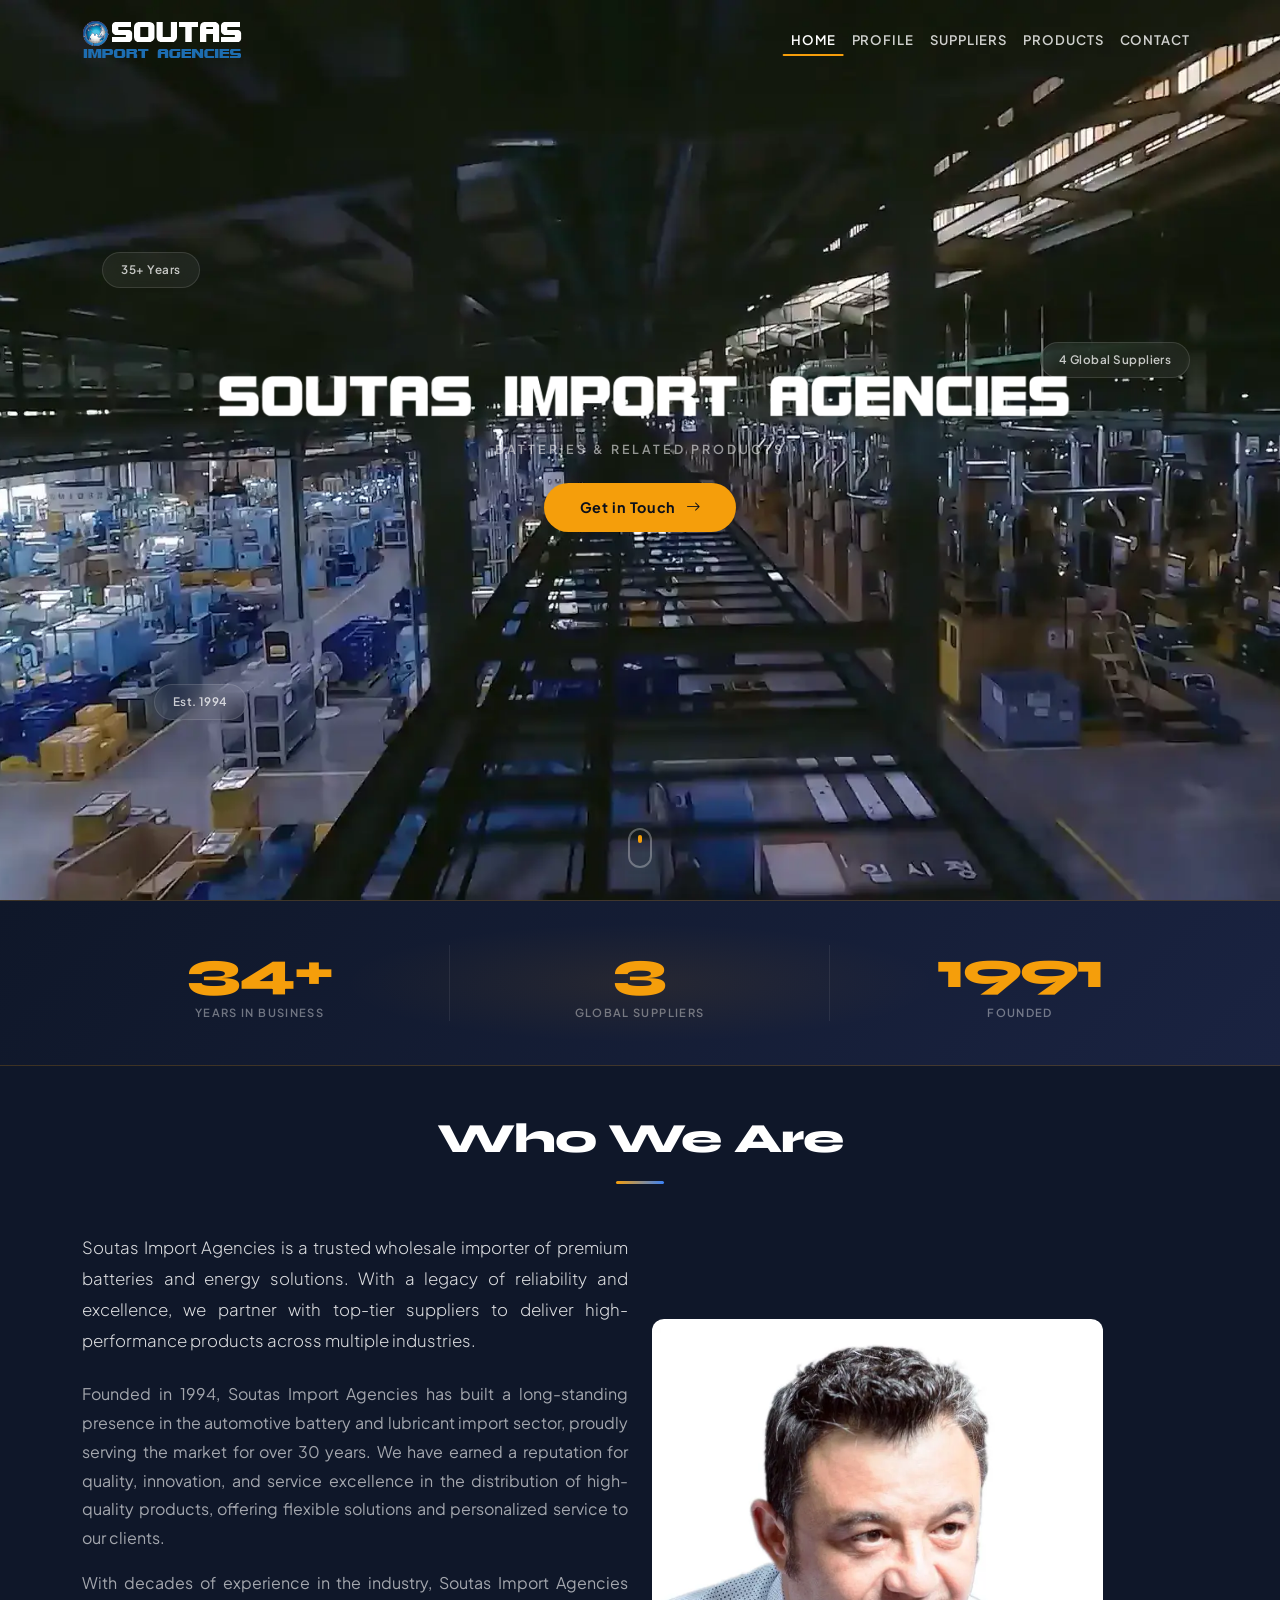
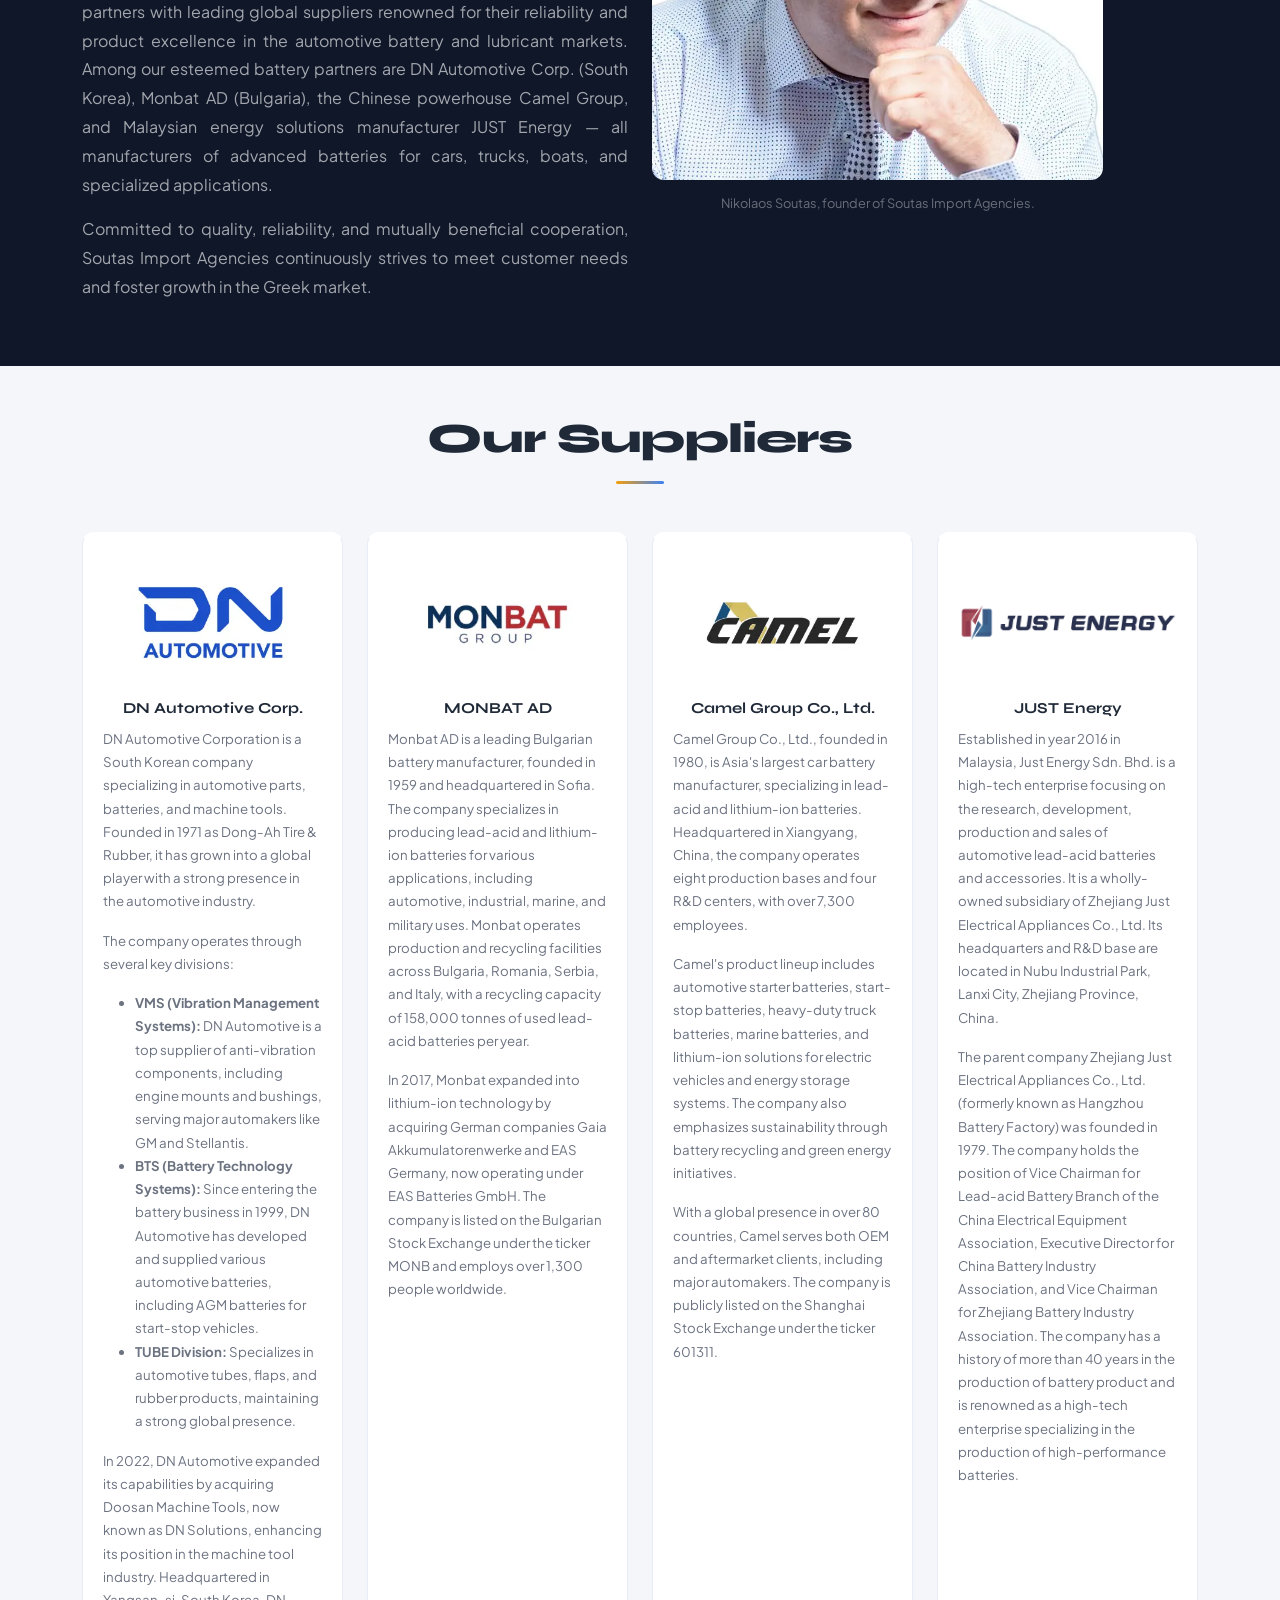
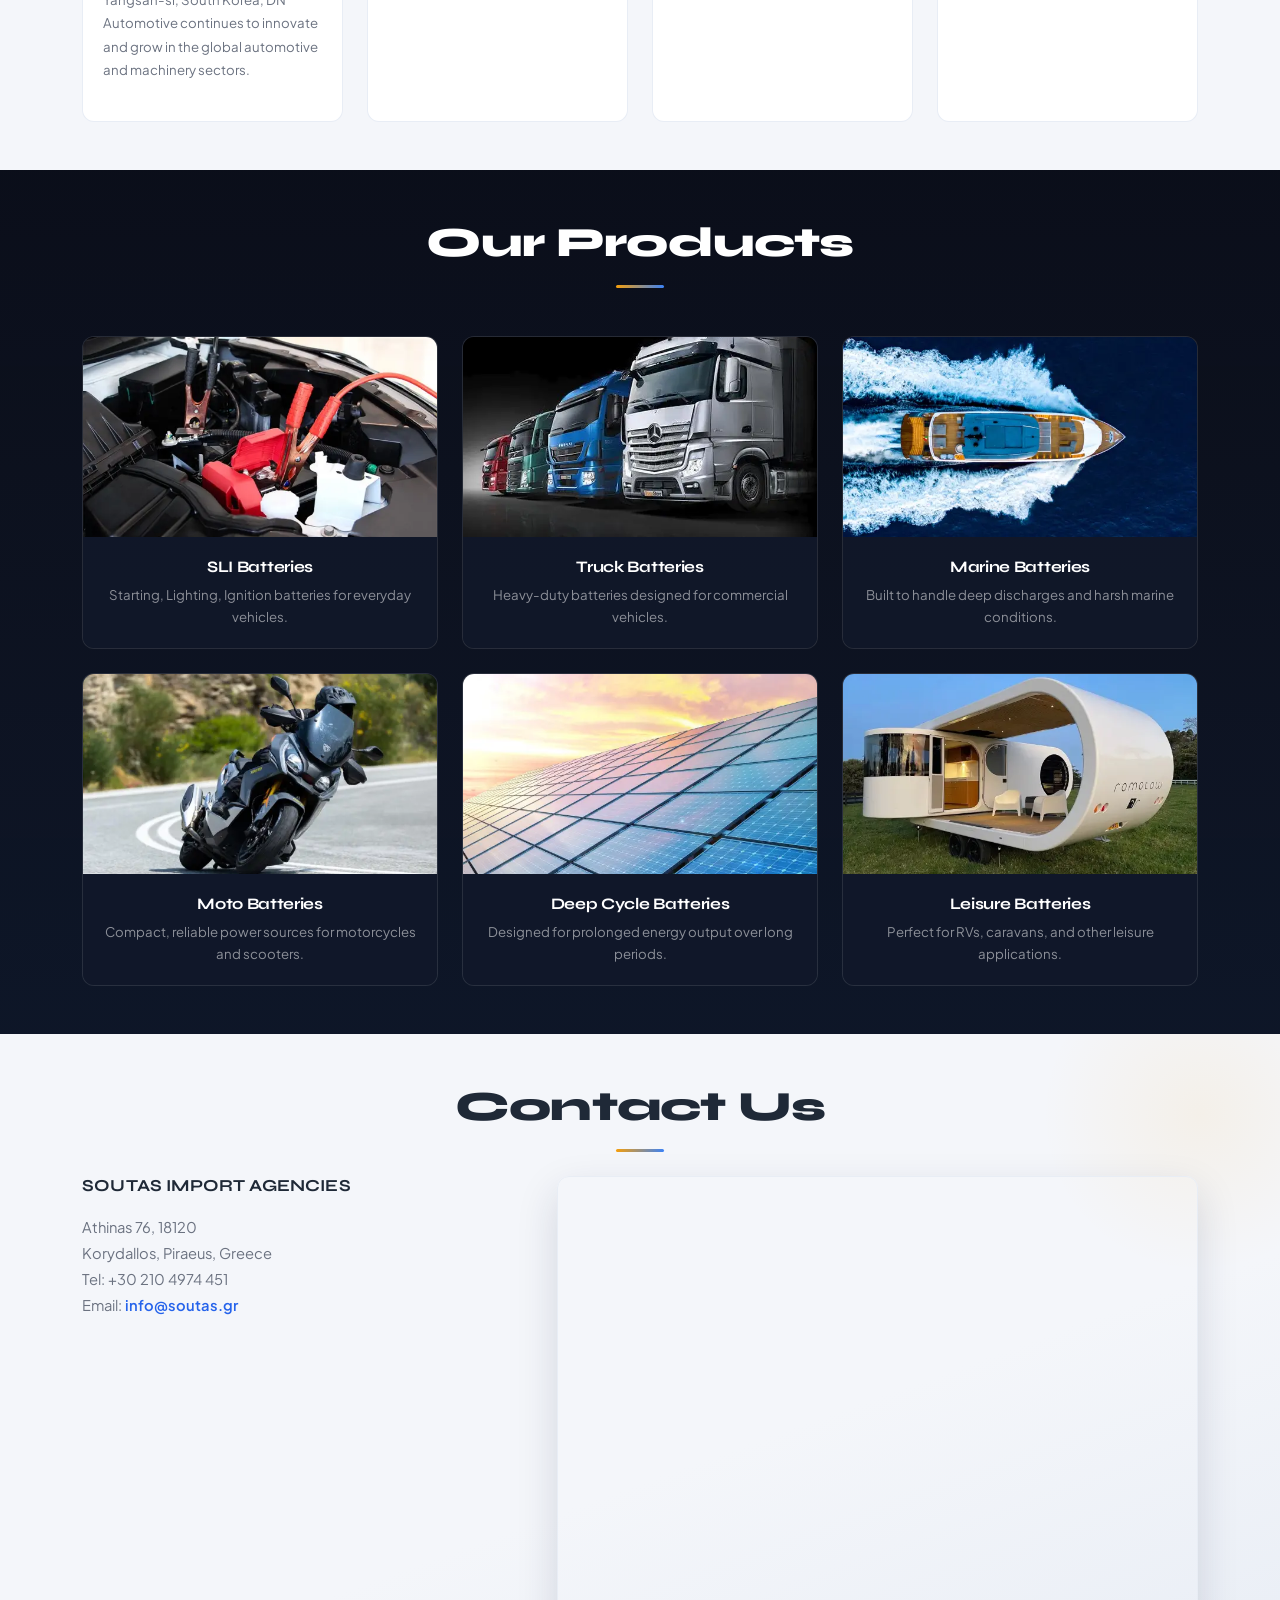
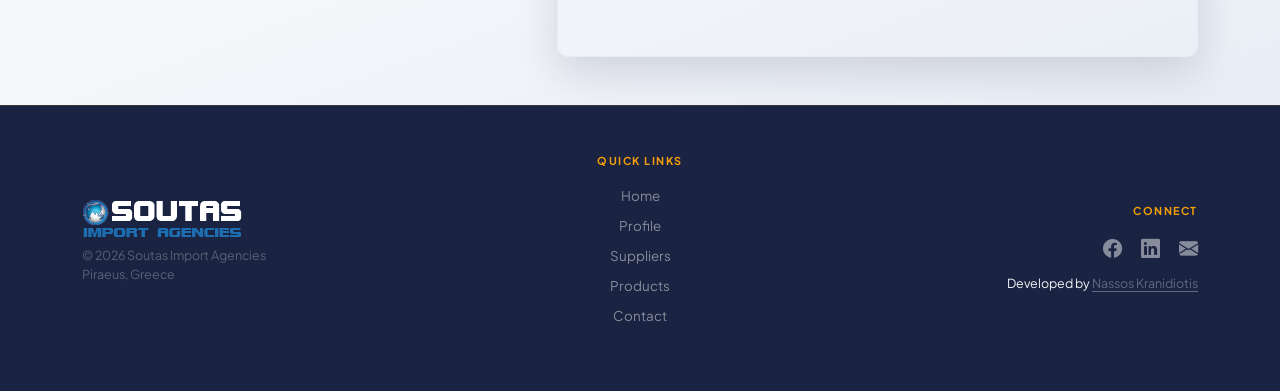
==== commit aafd5b3e: "fix: replace webm video source with mp4 in index.html" ====
--- a/index.html
+++ b/index.html
@@ -75,7 +75,6 @@
 
   <!-- Video Background -->
   <video class="video-background" autoplay muted loop playsinline poster="assets/video-poster.webp" preload="auto" aria-label="Background video of battery products">
-    <source src="assets/hero.webm" type="video/webm" />
     <source src="assets/hero.mp4" type="video/mp4" />
     Your browser does not support HTML5 video.
   </video>
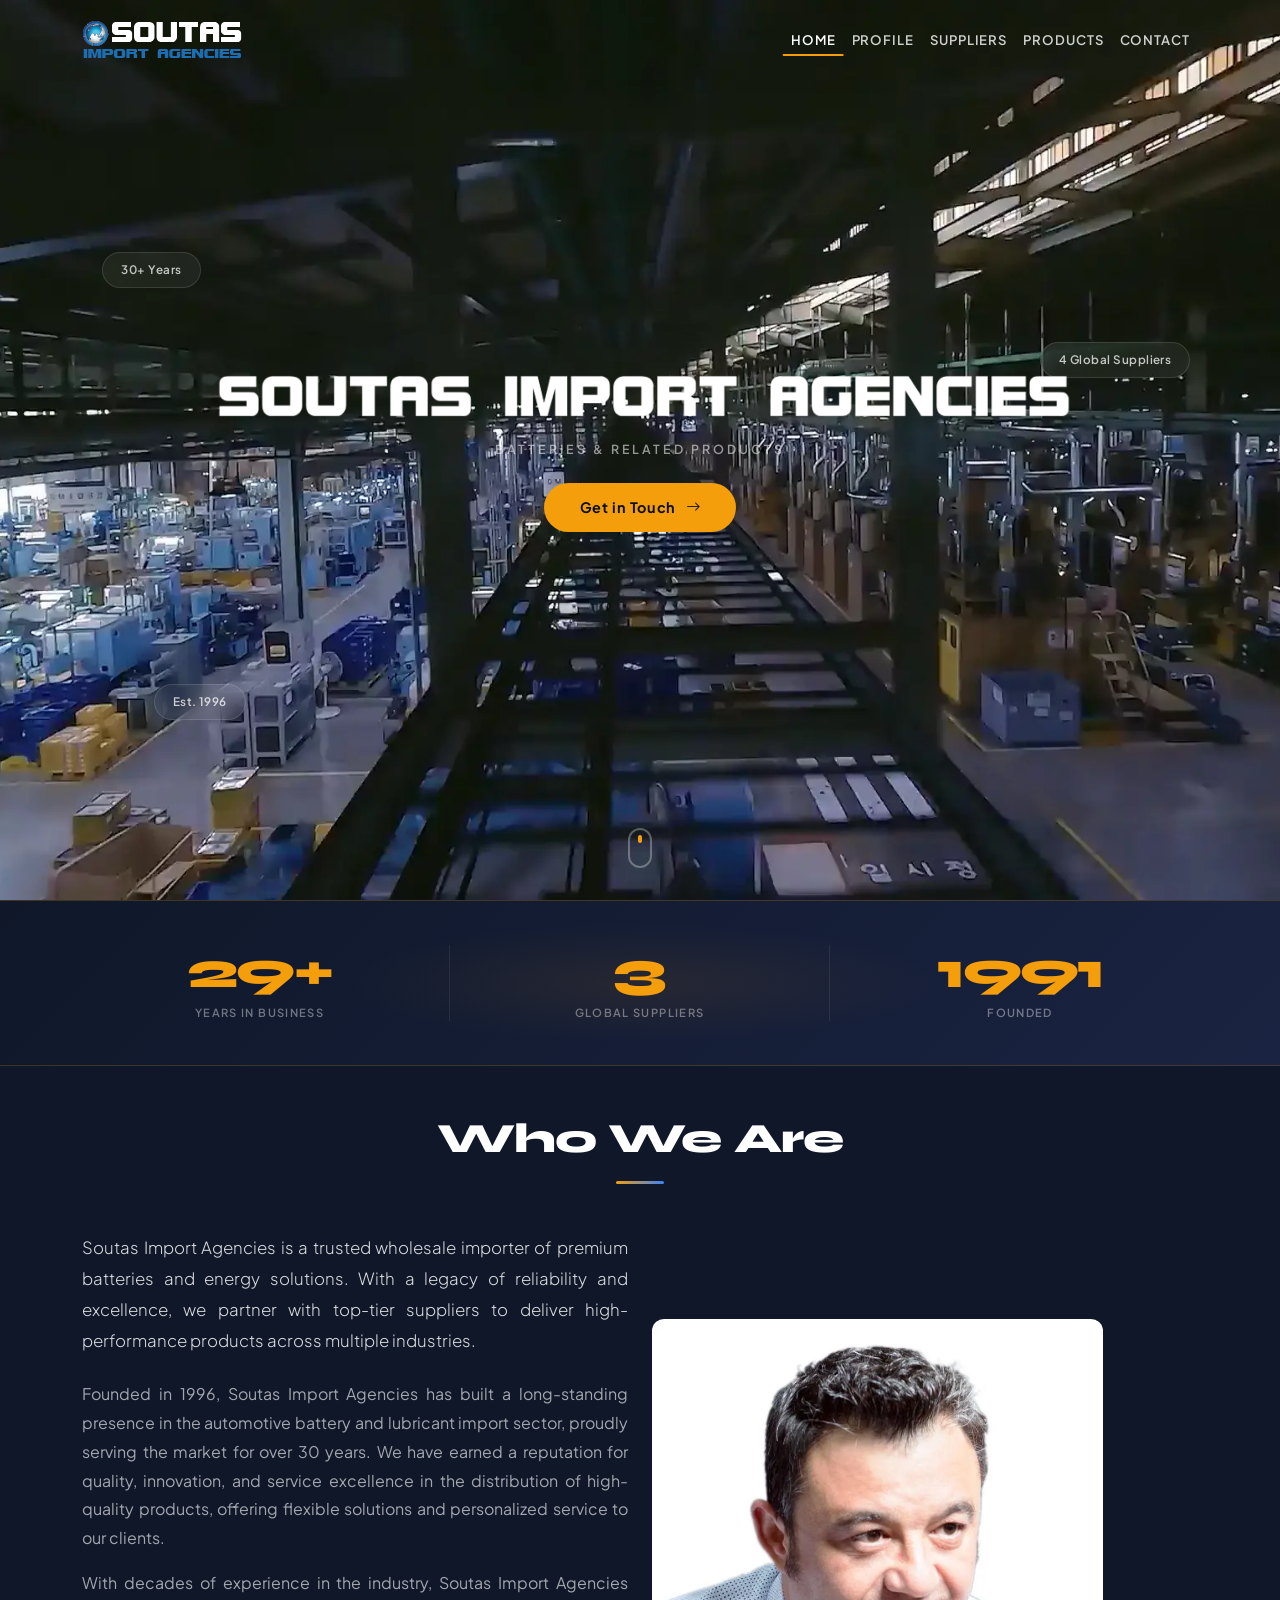
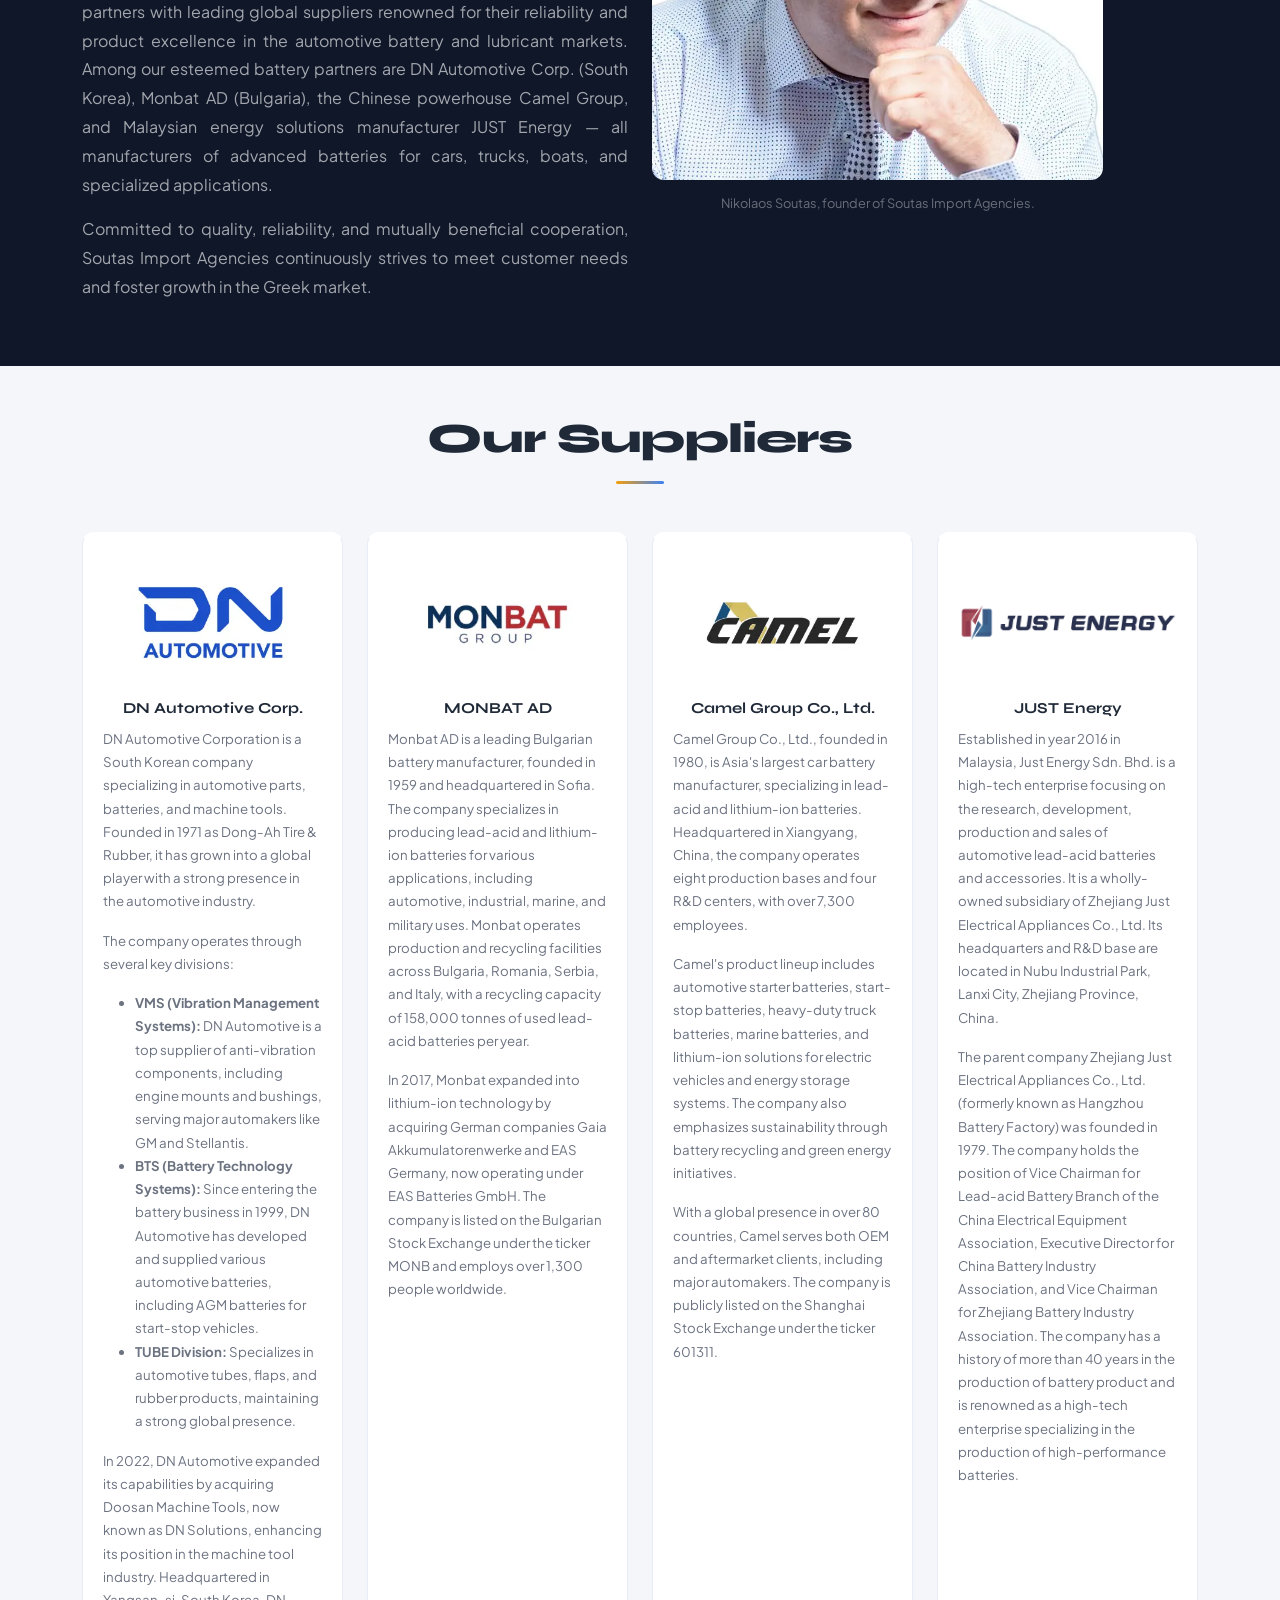
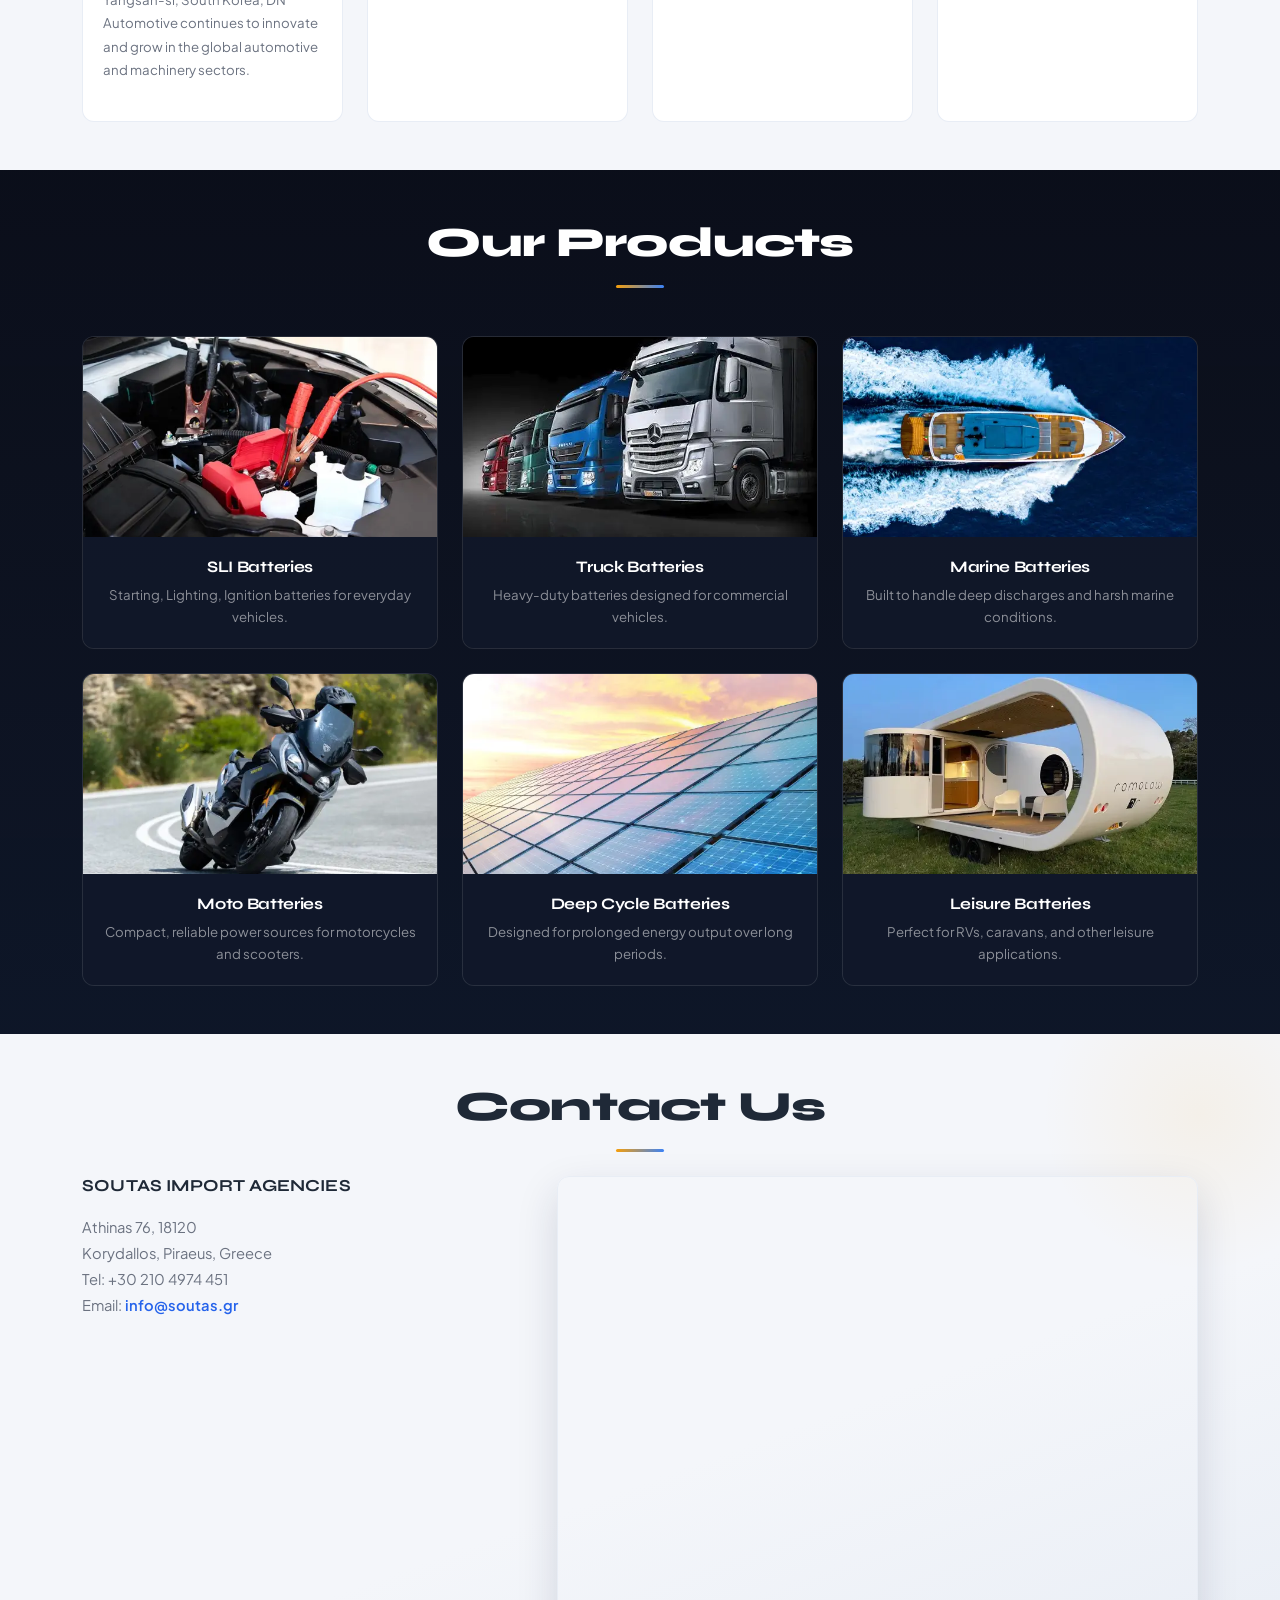
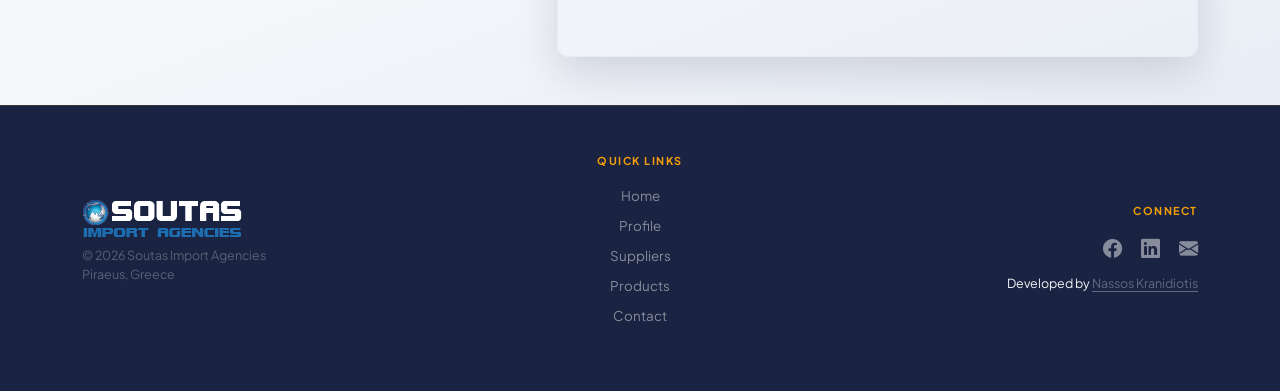
==== commit 289ab68d: "fix: update company founding year and years in business in index.html" ====
--- a/index.html
+++ b/index.html
@@ -129,9 +129,9 @@
     </div>
     <!-- Floating stat chips -->
     <div class="hero-chips" aria-hidden="true">
-      <div class="hero-chip">35+ Years</div>
+      <div class="hero-chip">30+ Years</div>
       <div class="hero-chip">4 Global Suppliers</div>
-      <div class="hero-chip">Est. 1994</div>
+      <div class="hero-chip">Est. 1996</div>
     </div>
     <!-- Scroll indicator -->
     <div class="scroll-indicator" aria-hidden="true">
@@ -145,7 +145,7 @@
     <div class="container">
       <div class="row text-center">
         <div class="stat-item col-4">
-          <span class="stat-number" data-target="35" data-suffix="+">0</span>
+          <span class="stat-number" data-target="30" data-suffix="+">0</span>
           <span class="stat-label">Years in Business</span>
         </div>
         <div class="stat-item col-4">
@@ -153,7 +153,7 @@
           <span class="stat-label">Global Suppliers</span>
         </div>
         <div class="stat-item col-4">
-          <span class="stat-number" data-target="1994">0</span>
+          <span class="stat-number" data-target="1996">0</span>
           <span class="stat-label">Founded</span>
         </div>
       </div>
@@ -174,7 +174,7 @@
             With a legacy of reliability and excellence, we partner with top-tier suppliers to deliver high-performance products across multiple industries.
           </p>
           <p>
-            Founded in 1994, Soutas Import Agencies has built a long-standing presence in the automotive battery and lubricant import sector, proudly serving the market for over 30 years. We have earned a reputation for quality, innovation, and service excellence in the distribution of high-quality products, offering flexible solutions and personalized service to our clients.
+            Founded in 1996, Soutas Import Agencies has built a long-standing presence in the automotive battery and lubricant import sector, proudly serving the market for over 30 years. We have earned a reputation for quality, innovation, and service excellence in the distribution of high-quality products, offering flexible solutions and personalized service to our clients.
           </p>
           <p>
             With decades of experience in the industry, Soutas Import Agencies partners with leading global suppliers renowned for their reliability and product excellence in the automotive battery and lubricant markets. Among our esteemed battery partners are DN Automotive Corp. (South Korea), Monbat AD (Bulgaria), the Chinese powerhouse Camel Group, and Malaysian energy solutions manufacturer JUST Energy — all manufacturers of advanced batteries for cars, trucks, boats, and specialized applications.
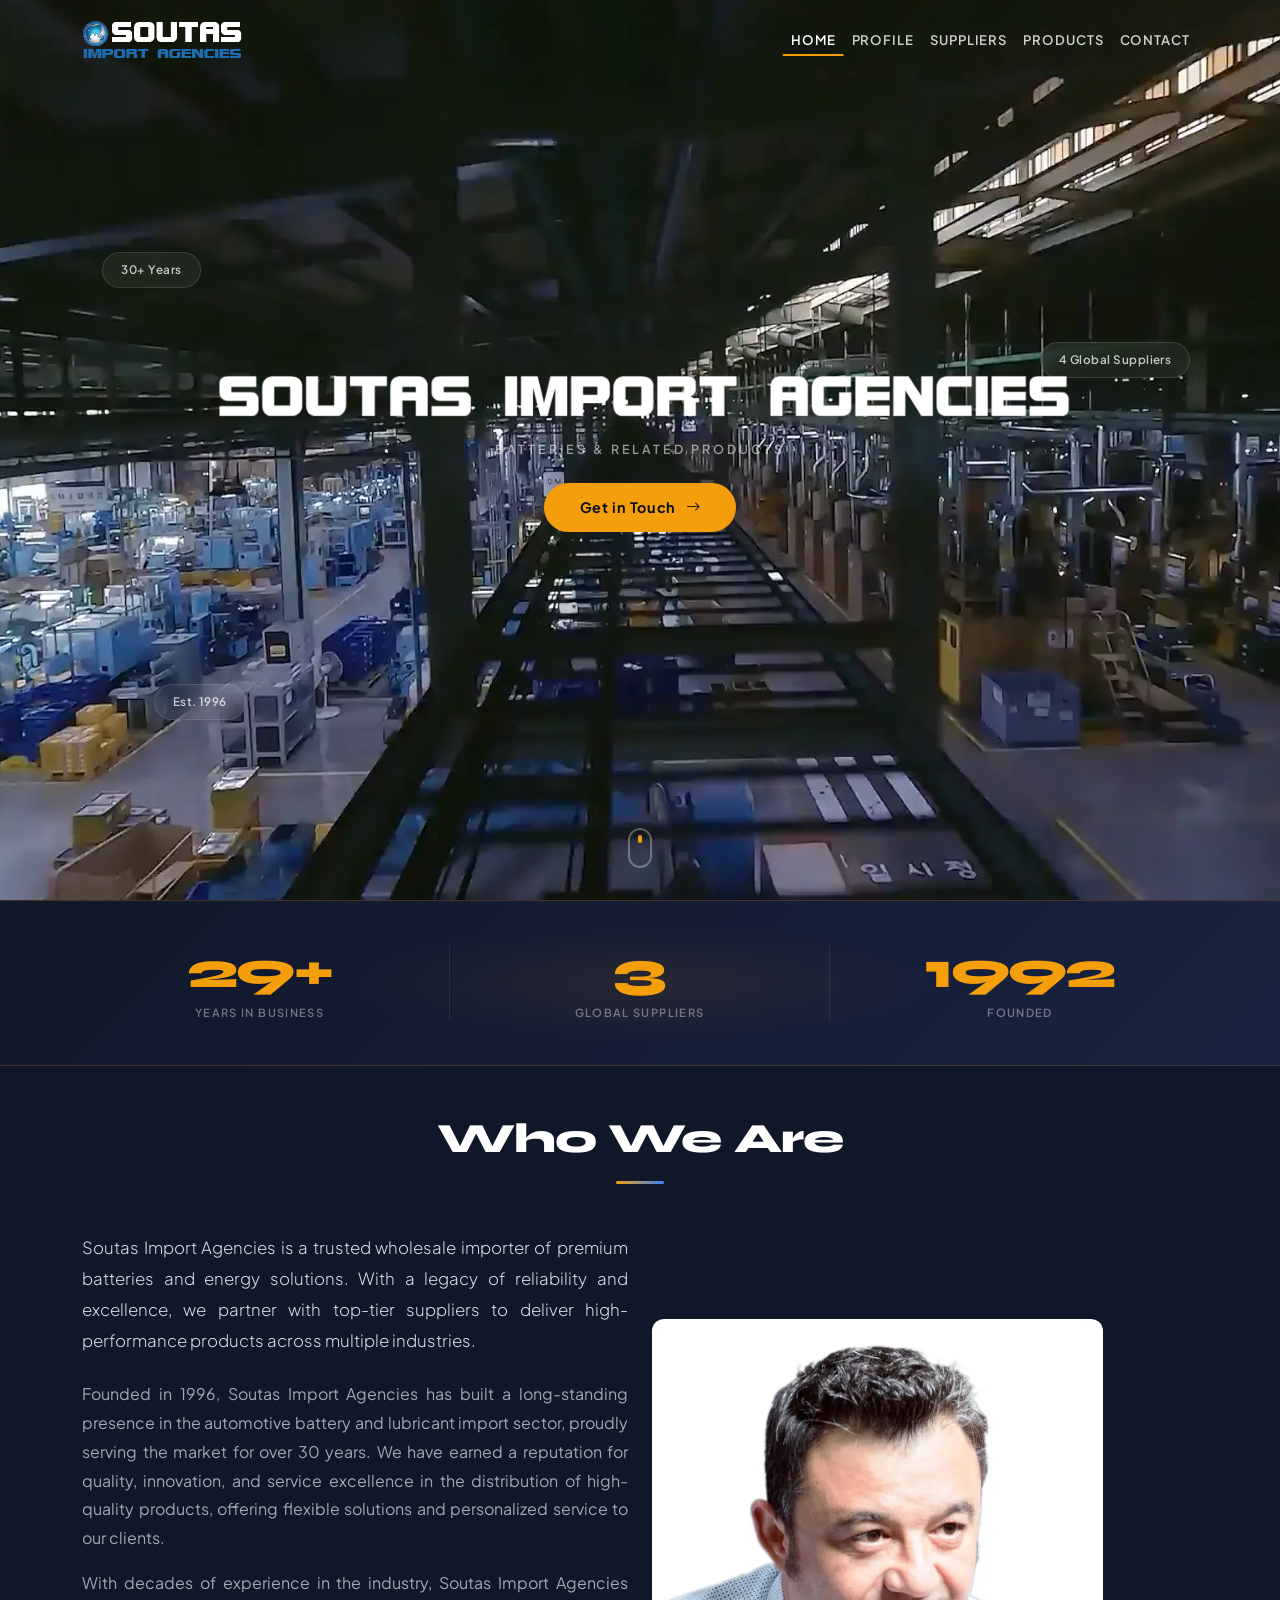
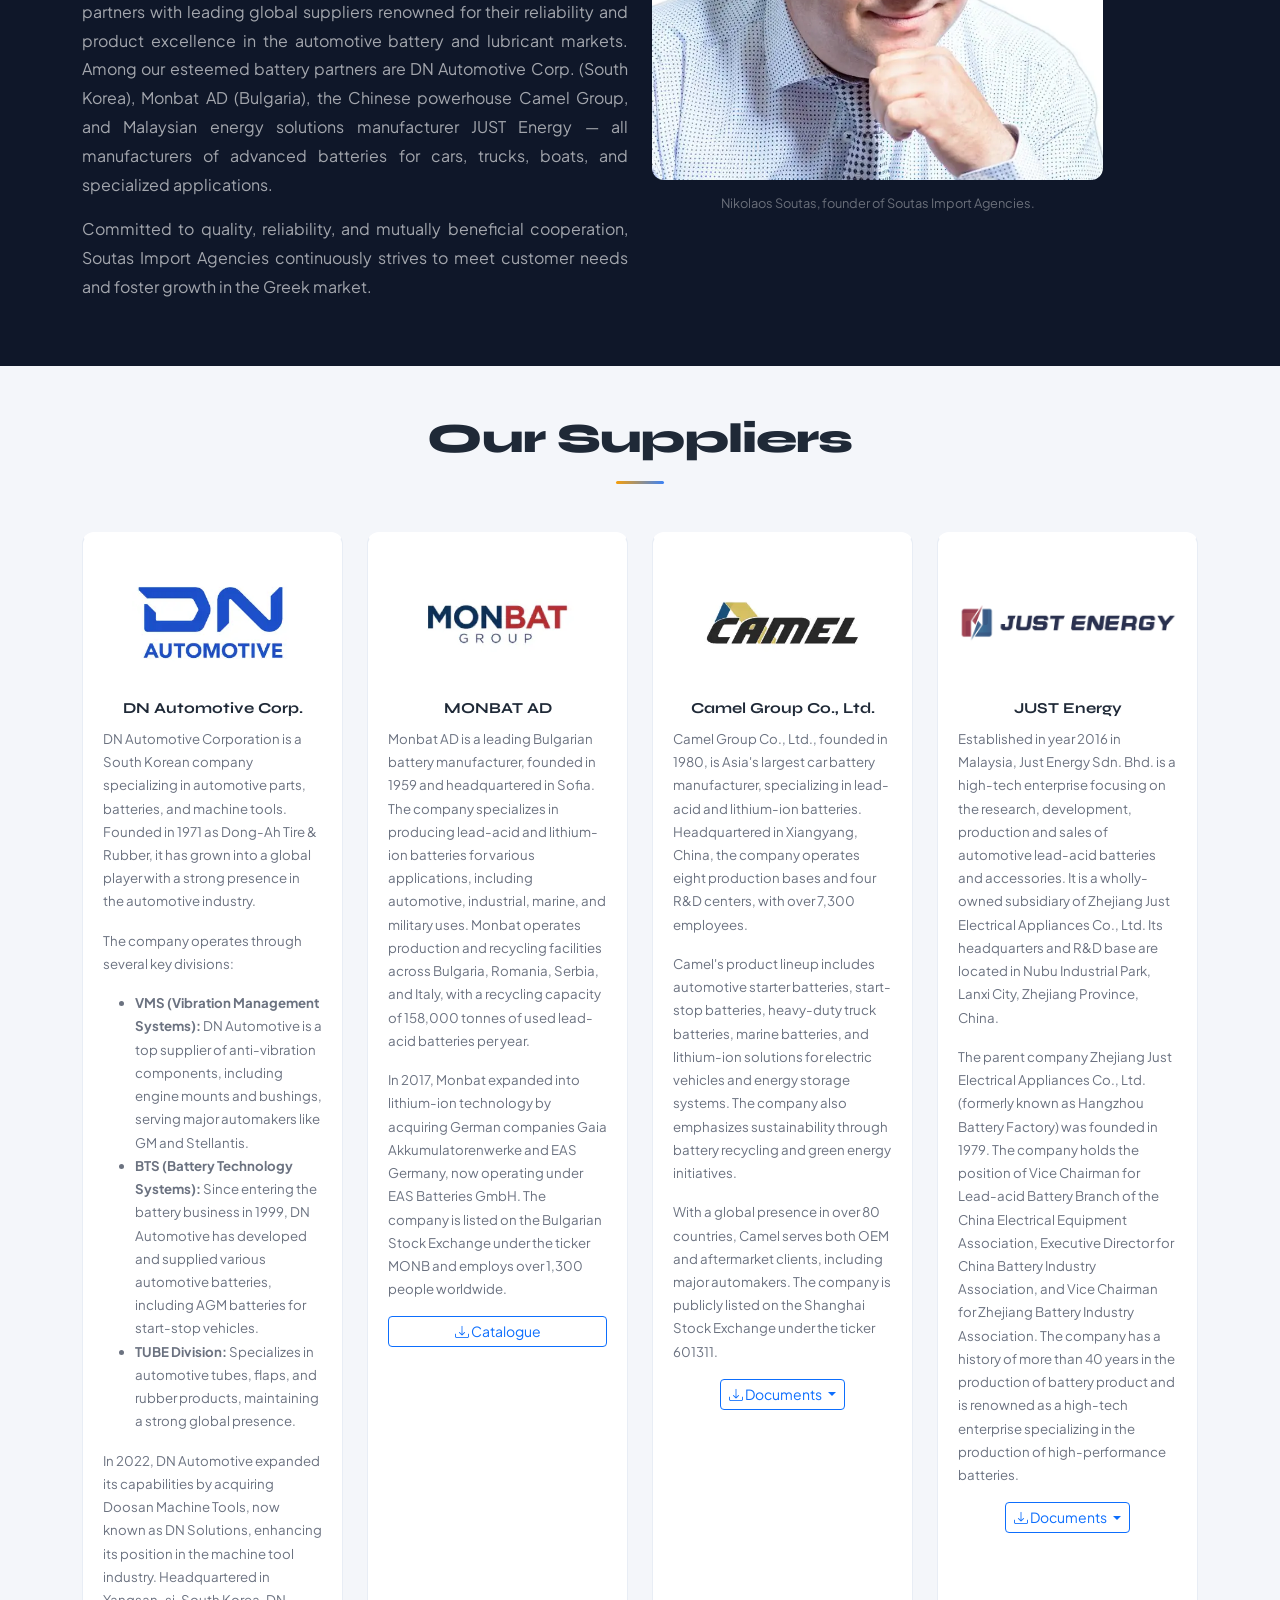
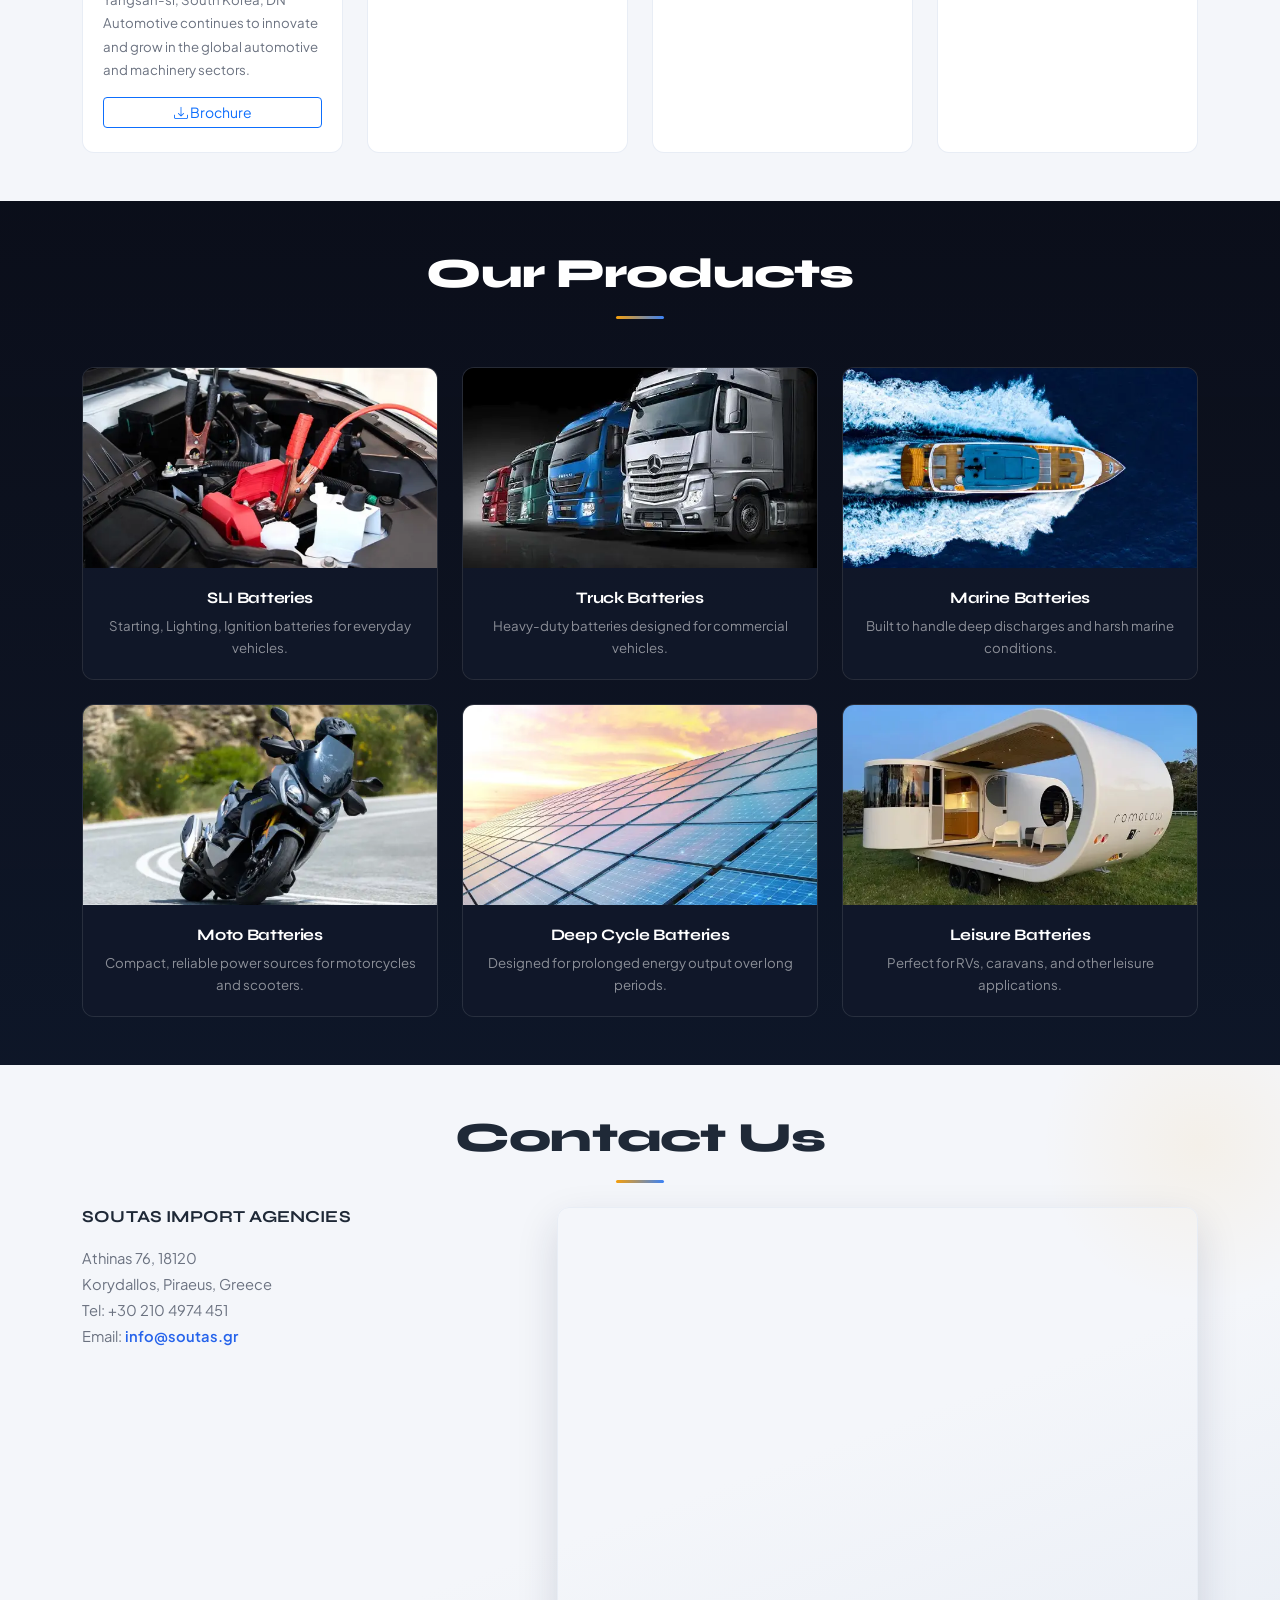
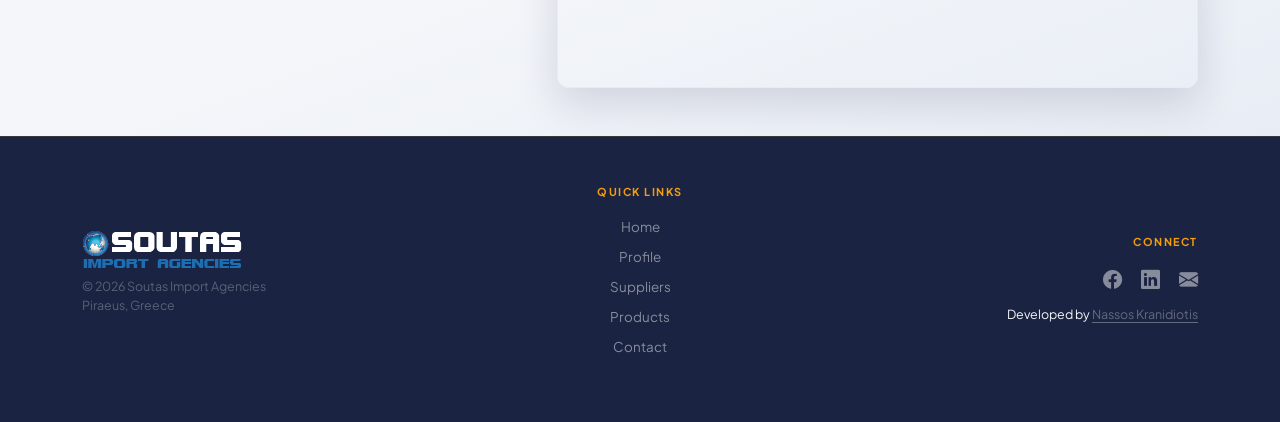
==== commit 152df999: "Add supplier document downloads to Suppliers section Add brochures/catalogues/datasheets for DN, Mon" ====
--- a/index.html
+++ b/index.html
@@ -216,6 +216,9 @@
               <li><strong>TUBE Division:</strong> Specializes in automotive tubes, flaps, and rubber products, maintaining a strong global presence.</li>
             </ul>
             <p class="text-justify">In 2022, DN Automotive expanded its capabilities by acquiring Doosan Machine Tools, now known as DN Solutions, enhancing its position in the machine tool industry. Headquartered in Yangsan-si, South Korea, DN Automotive continues to innovate and grow in the global automotive and machinery sectors.</p>
+            <a href="assets/documents/dn/brochure.pdf" class="btn btn-outline-primary btn-sm" download>
+              <i class="bi bi-download"></i> Brochure
+            </a>
           </div>
         </div>
 
@@ -226,6 +229,9 @@
             <h5>MONBAT AD</h5>
             <p class="text-justify">Monbat AD is a leading Bulgarian battery manufacturer, founded in 1959 and headquartered in Sofia. The company specializes in producing lead-acid and lithium-ion batteries for various applications, including automotive, industrial, marine, and military uses. Monbat operates production and recycling facilities across Bulgaria, Romania, Serbia, and Italy, with a recycling capacity of 158,000 tonnes of used lead-acid batteries per year.</p>
             <p class="text-justify">In 2017, Monbat expanded into lithium-ion technology by acquiring German companies Gaia Akkumulatorenwerke and EAS Germany, now operating under EAS Batteries GmbH. The company is listed on the Bulgarian Stock Exchange under the ticker MONB and employs over 1,300 people worldwide.</p>
+            <a href="assets/documents/monbat/Catalogue%20Automotive.pdf" class="btn btn-outline-primary btn-sm" download>
+              <i class="bi bi-download"></i> Catalogue
+            </a>
           </div>
         </div>
 
@@ -237,6 +243,20 @@
             <p class="text-justify">Camel Group Co., Ltd., founded in 1980, is Asia's largest car battery manufacturer, specializing in lead-acid and lithium-ion batteries. Headquartered in Xiangyang, China, the company operates eight production bases and four R&amp;D centers, with over 7,300 employees.</p>
             <p class="text-justify">Camel's product lineup includes automotive starter batteries, start-stop batteries, heavy-duty truck batteries, marine batteries, and lithium-ion solutions for electric vehicles and energy storage systems. The company also emphasizes sustainability through battery recycling and green energy initiatives.</p>
             <p class="text-justify">With a global presence in over 80 countries, Camel serves both OEM and aftermarket clients, including major automakers. The company is publicly listed on the Shanghai Stock Exchange under the ticker 601311.</p>
+            <div class="dropdown">
+              <button class="btn btn-outline-primary btn-sm dropdown-toggle" type="button" data-bs-toggle="dropdown" aria-expanded="false">
+                <i class="bi bi-download"></i> Documents
+              </button>
+              <ul class="dropdown-menu">
+                <li><a class="dropdown-item" href="assets/documents/camel/Energy%20Storage.pdf" download>Energy Storage</a></li>
+                <li><a class="dropdown-item" href="assets/documents/camel/Jump%20Starter.pdf" download>Jump Starter</a></li>
+                <li><a class="dropdown-item" href="assets/documents/camel/Multifunctional%20Car%20Jump%20Starter.pdf" download>Multifunctional Car Jump Starter</a></li>
+                <li><a class="dropdown-item" href="assets/documents/camel/Multipurpose%20Battery%20Product.pdf" download>Multipurpose Battery Product</a></li>
+                <li><a class="dropdown-item" href="assets/documents/camel/Multipurpose%20LFP%20Battery.pdf" download>Multipurpose LFP Battery</a></li>
+                <li><a class="dropdown-item" href="assets/documents/camel/Portable%20Power%20Station.pdf" download>Portable Power Station</a></li>
+                <li><a class="dropdown-item" href="assets/documents/camel/Residential%20Energy%20Storage.pdf" download>Residential Energy Storage</a></li>
+              </ul>
+            </div>
           </div>
         </div>
 
@@ -247,6 +267,17 @@
             <h5>JUST Energy</h5>
             <p class="text-justify">Established in year 2016 in Malaysia, Just Energy Sdn. Bhd. is a high-tech enterprise focusing on the research, development, production and sales of automotive lead-acid batteries and accessories. It is a wholly-owned subsidiary of Zhejiang Just Electrical Appliances Co., Ltd. Its headquarters and R&amp;D base are located in Nubu Industrial Park, Lanxi City, Zhejiang Province, China.</p>
             <p class="text-justify">The parent company Zhejiang Just Electrical Appliances Co., Ltd. (formerly known as Hangzhou Battery Factory) was founded in 1979. The company holds the position of Vice Chairman for Lead-acid Battery Branch of the China Electrical Equipment Association, Executive Director for China Battery Industry Association, and Vice Chairman for Zhejiang Battery Industry Association. The company has a history of more than 40 years in the production of battery product and is renowned as a high-tech enterprise specializing in the production of high-performance batteries.</p>
+            <div class="dropdown">
+              <button class="btn btn-outline-primary btn-sm dropdown-toggle" type="button" data-bs-toggle="dropdown" aria-expanded="false">
+                <i class="bi bi-download"></i> Documents
+              </button>
+              <ul class="dropdown-menu">
+                <li><a class="dropdown-item" href="assets/documents/just/brochure.pdf" download>Brochure</a></li>
+                <li><a class="dropdown-item" href="assets/documents/just/AGM-EFB.pdf" download>AGM / EFB</a></li>
+                <li><a class="dropdown-item" href="assets/documents/just/VRLA.pdf" download>VRLA</a></li>
+                <li><a class="dropdown-item" href="assets/documents/just/Li.pdf" download>Lithium</a></li>
+              </ul>
+            </div>
           </div>
         </div>
 
